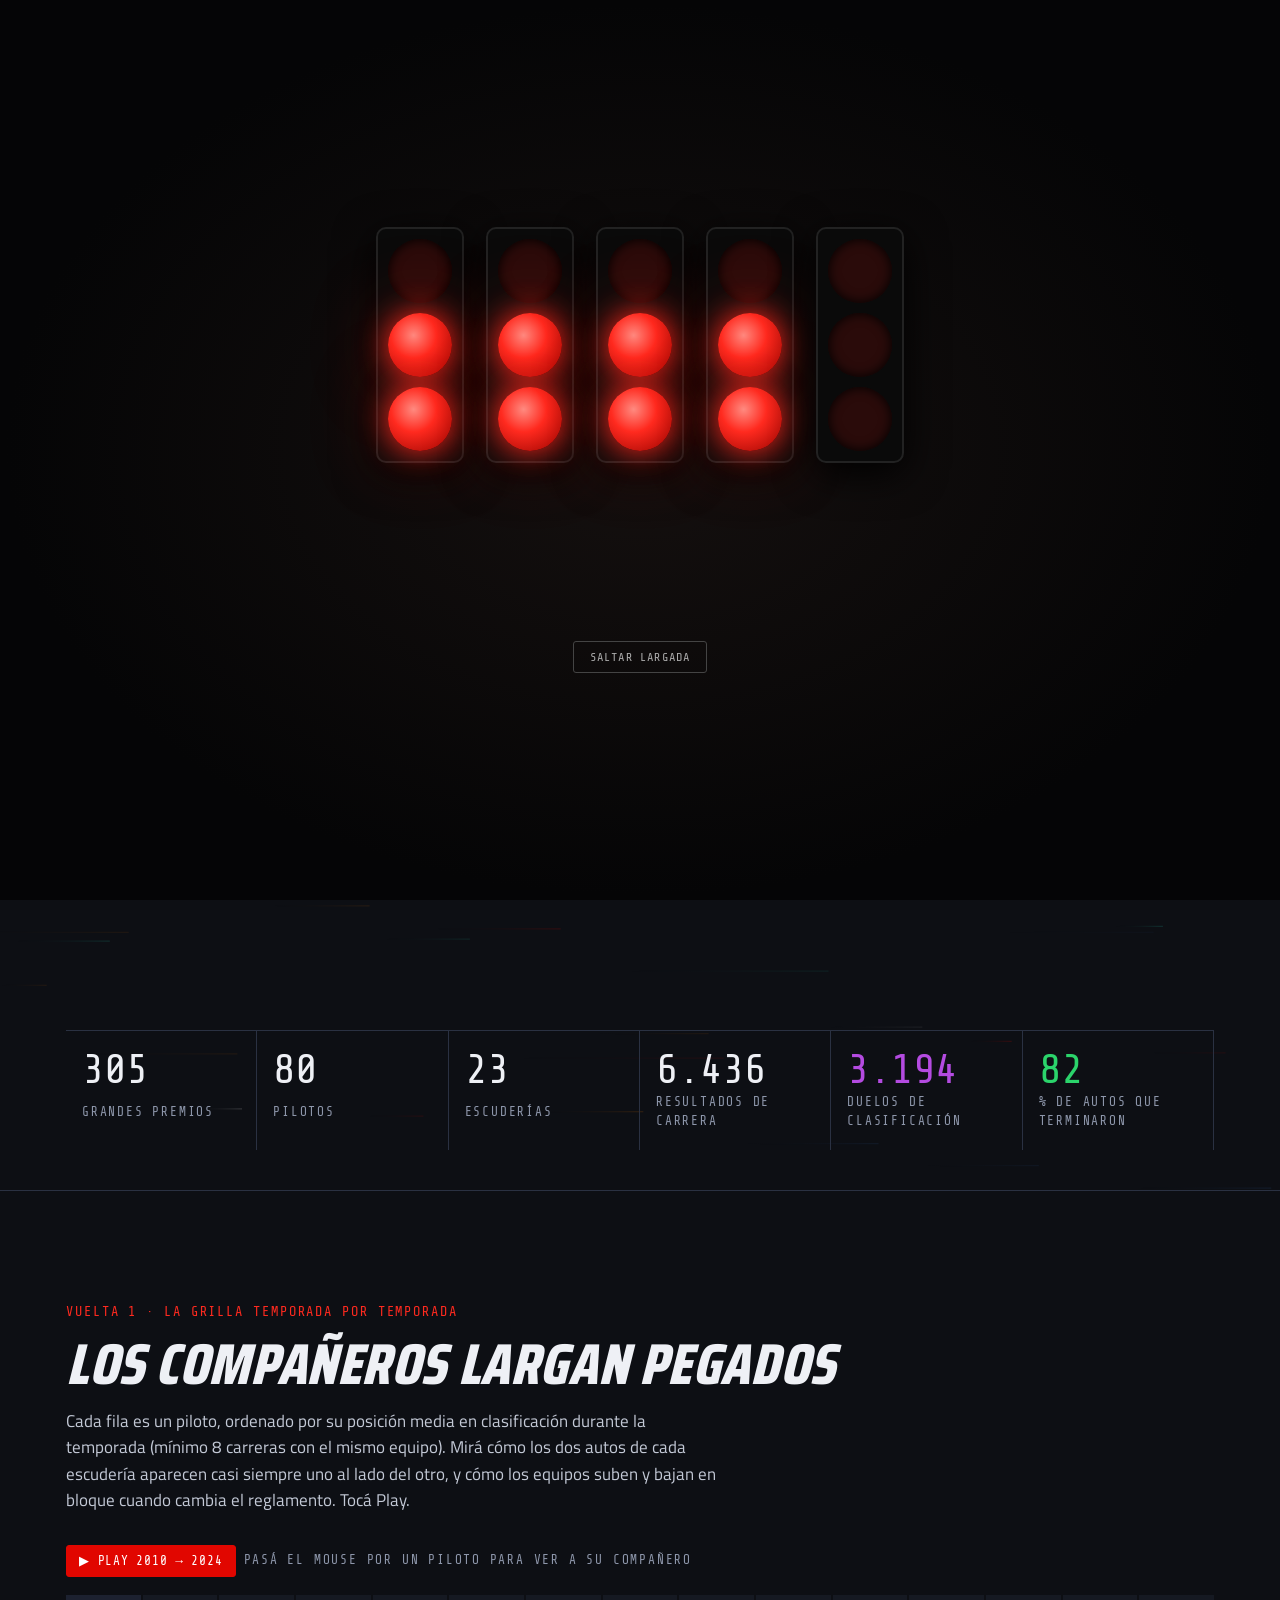
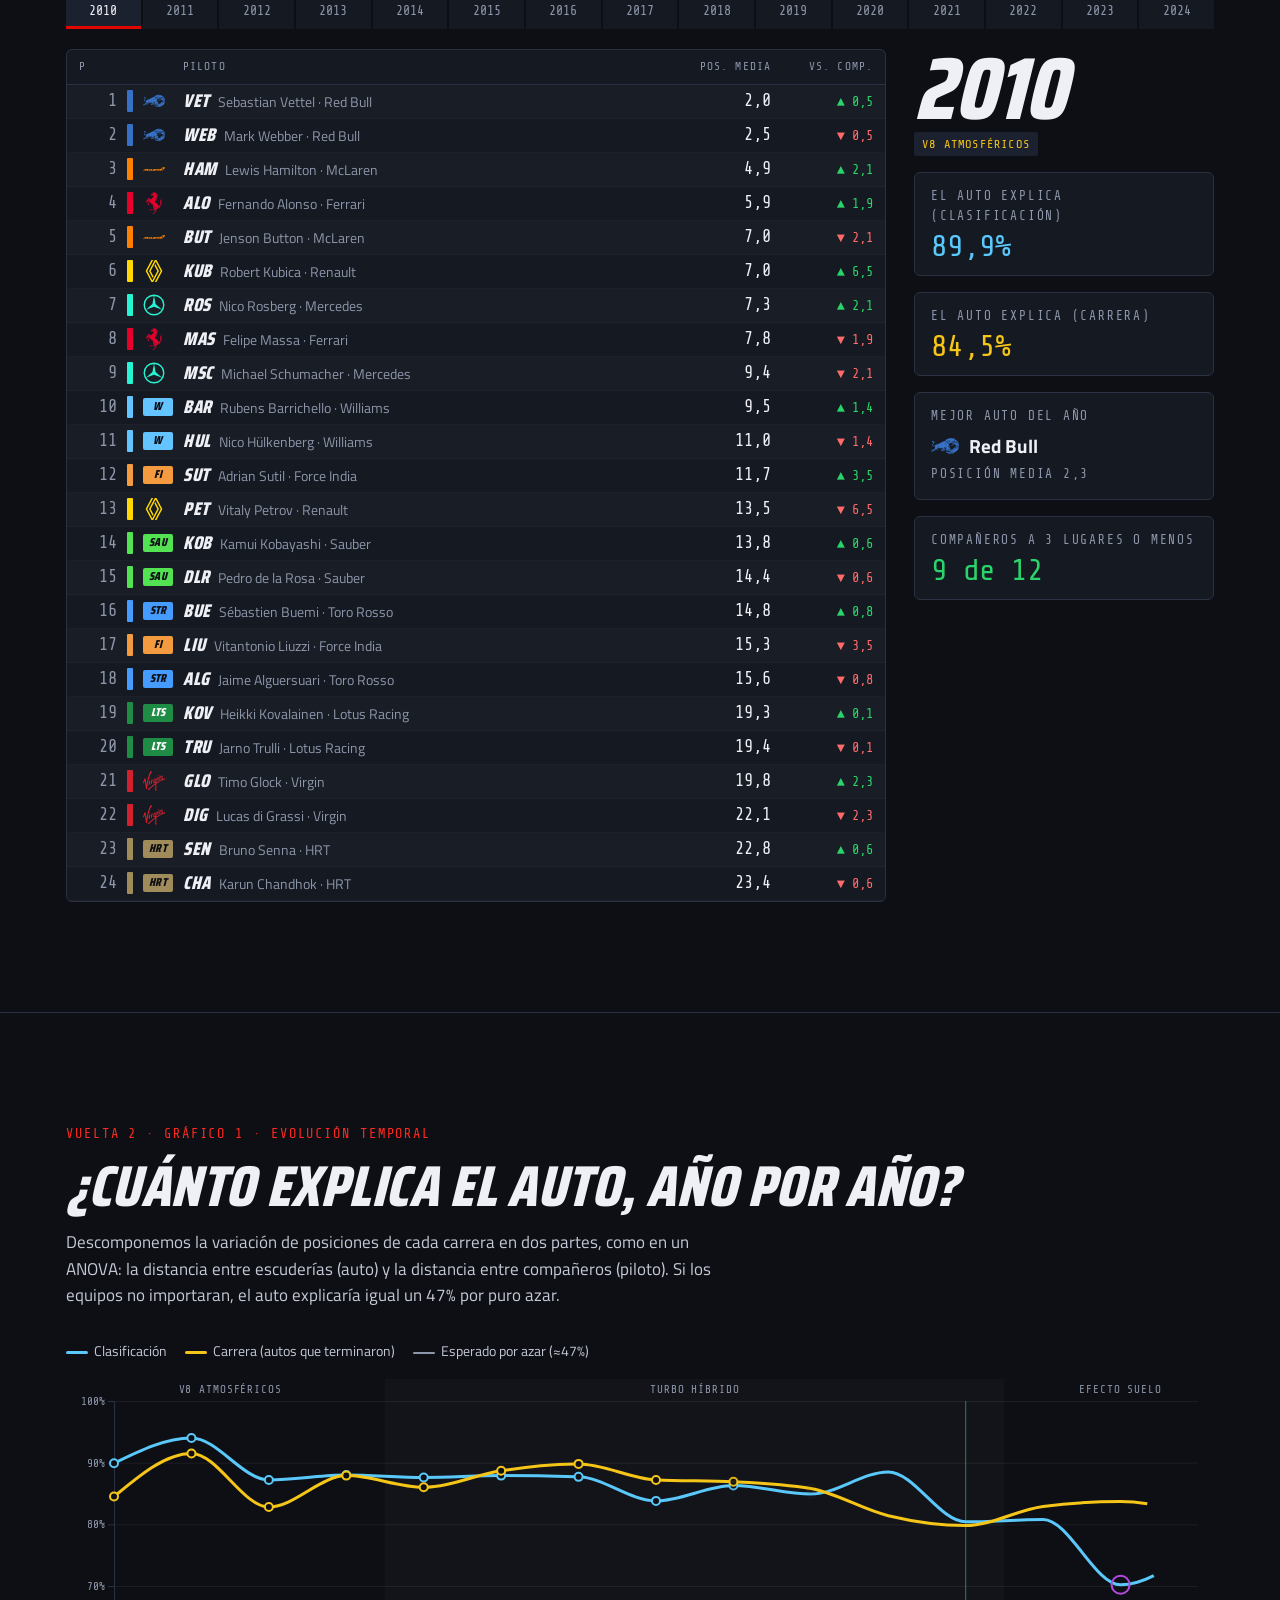
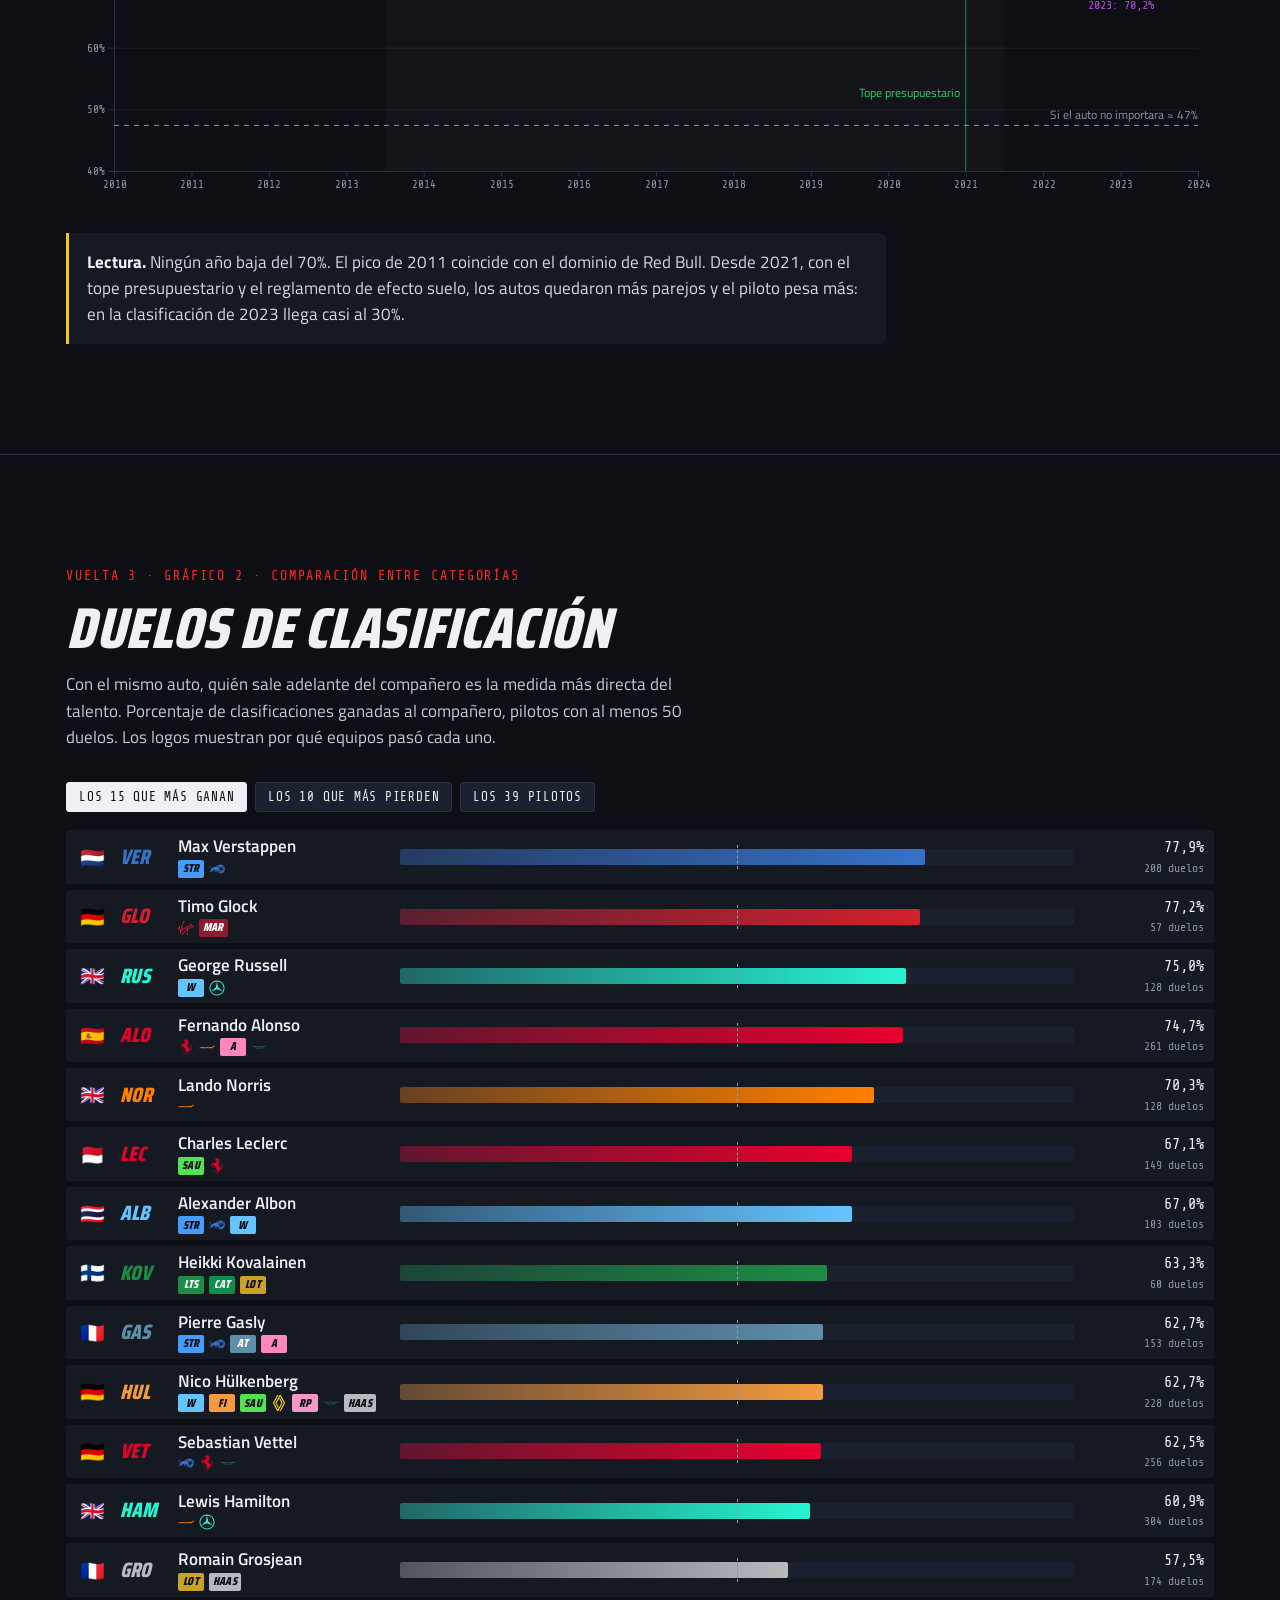
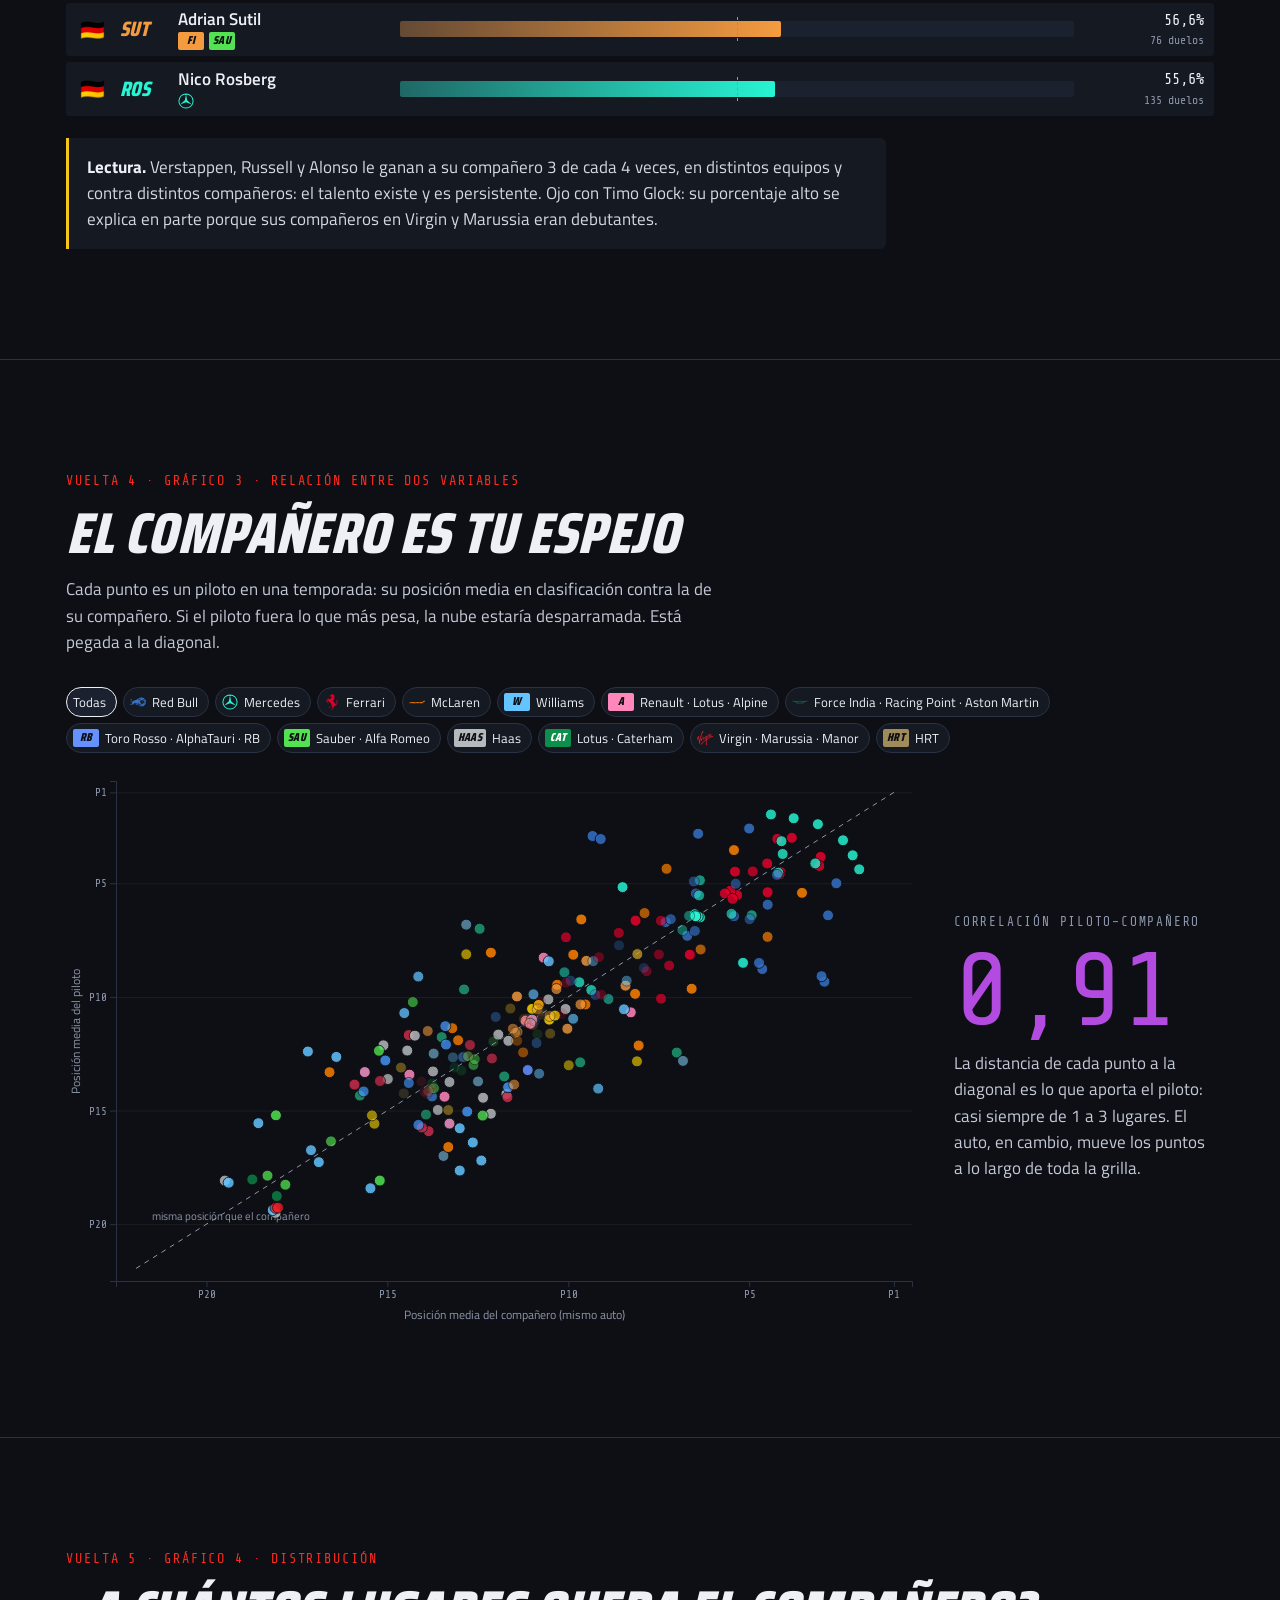
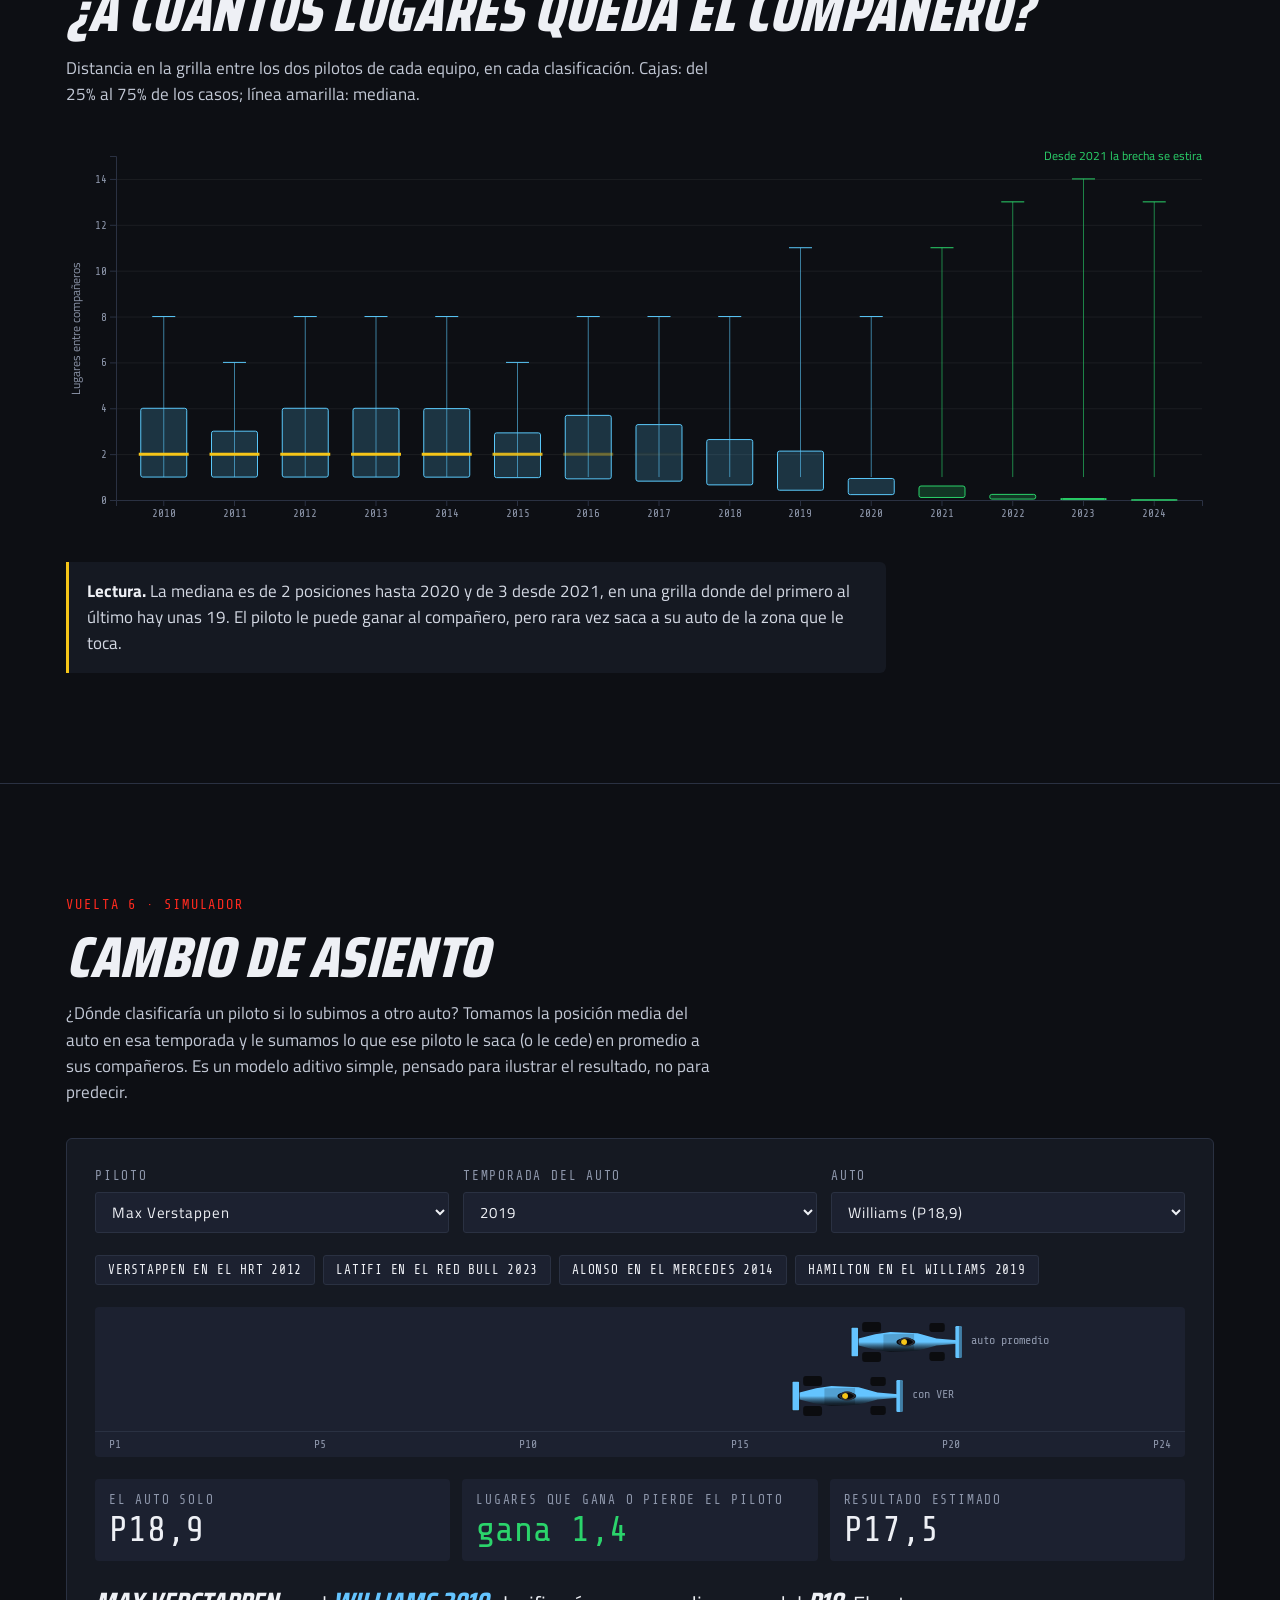
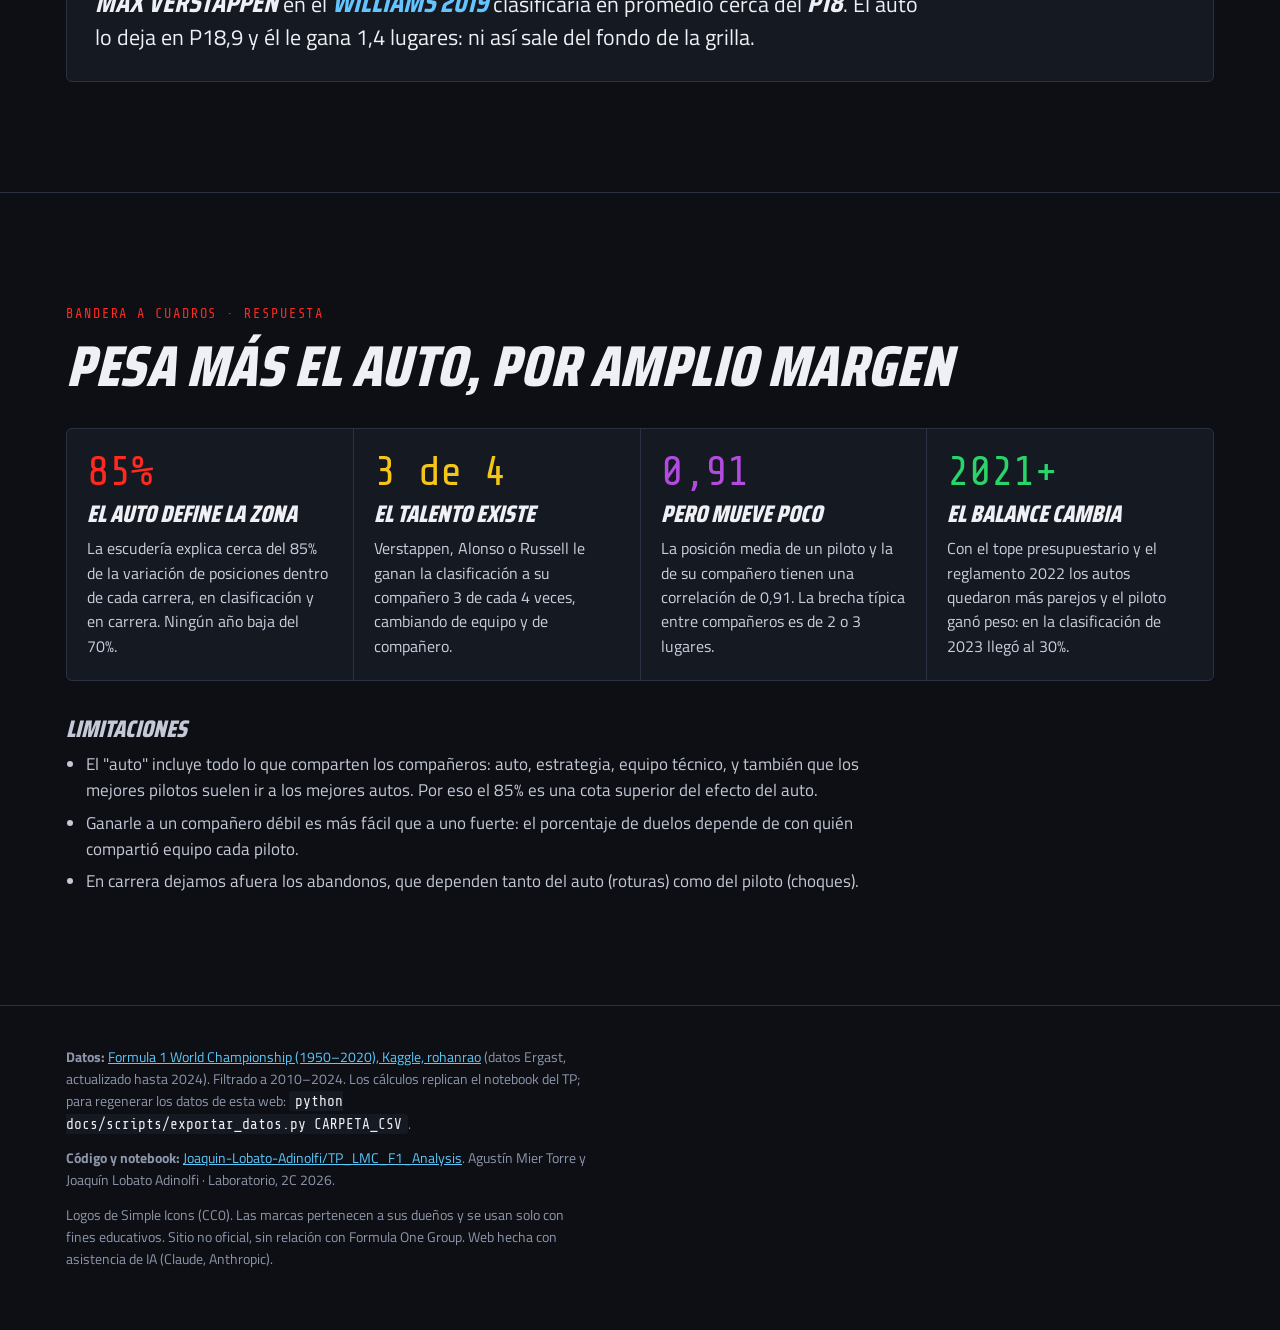
==== docs/index.html @ d50ad621 "Web del TP en docs/ para GitHub Pages: datos, gráficos interactivos y simulador Incluye el script qu" ====
<!doctype html>
<html lang="es">
<head>
<meta charset="utf-8">
<meta name="viewport" content="width=device-width, initial-scale=1, viewport-fit=cover">
<title>¿Piloto o auto?</title>
<meta name="claude:viewport-fit-sides" content="cover">
<meta name="description" content="TP de Laboratorio: ¿qué pesa más en la Fórmula 1 2010–2024, el piloto o el auto? Análisis de compañeros de equipo con el dataset de Kaggle.">
<link rel="preconnect" href="https://fonts.googleapis.com">
<link rel="preconnect" href="https://fonts.gstatic.com" crossorigin>
<link rel="stylesheet" href="https://fonts.googleapis.com/css2?family=Saira+Condensed:wght@600;800&family=Share+Tech+Mono&family=Titillium+Web:wght@400;600;700&display=swap">
<link rel="stylesheet" href="css/estilos.css">
</head>
<body>

<div class="largada" id="largada" role="dialog" aria-label="Largada">
  <div class="luces" aria-hidden="true">
    <div class="columna-luz"><div class="foco"></div><div class="foco rojo"></div><div class="foco rojo"></div></div>
    <div class="columna-luz"><div class="foco"></div><div class="foco rojo"></div><div class="foco rojo"></div></div>
    <div class="columna-luz"><div class="foco"></div><div class="foco rojo"></div><div class="foco rojo"></div></div>
    <div class="columna-luz"><div class="foco"></div><div class="foco rojo"></div><div class="foco rojo"></div></div>
    <div class="columna-luz"><div class="foco"></div><div class="foco rojo"></div><div class="foco rojo"></div></div>
  </div>
  <div class="leyenda" id="leyenda-largada"></div>
  <button class="saltar" id="saltar" type="button">Saltar largada</button>
</div>

<header class="barra">
  <div class="envoltura">
    <a class="marca" href="#inicio"><svg id="logo-f1" viewBox="0 0 24 24" aria-hidden="true"></svg>Piloto o auto</a>
    <nav aria-label="Secciones">
      <a href="#grilla">La grilla</a>
      <a href="#peso">Peso del auto</a>
      <a href="#duelos">Duelos</a>
      <a href="#espejo">Espejo</a>
      <a href="#brecha">Brecha</a>
      <a href="#simulador">Simulador</a>
      <a href="#veredicto">Veredicto</a>
    </nav>
  </div>
  <div class="progreso" id="progreso"></div>
</header>

<main>
<section class="hero" id="inicio">
  <canvas id="estelas" aria-hidden="true"></canvas>
  <div class="envoltura">
    <span class="etiqueta">TP Laboratorio · Fórmula 1 · Temporadas 2010–2024</span>
    <h1>¿Piloto<span class="o">o</span><br><span class="auto">auto?</span></h1>
    <p class="bajada">Comparamos a cada piloto con su <b>compañero de equipo</b>, que maneja el mismo auto en la misma carrera. Lo que los separa es el piloto. Lo que separa a los equipos es el auto. Con 15 temporadas de datos, la cuenta da así:</p>
    <div class="balanza" aria-label="El auto explica el 85,3% y el piloto el 14,7%">
      <div class="fila-et"><span>Auto <span class="num" id="pct-auto">85,3%</span></span><span>Piloto <span class="num" id="pct-piloto">14,7%</span></span></div>
      <div class="pista-barra"><div class="seg-auto" id="seg-auto"></div><div class="seg-piloto"></div></div>
      <p class="nota">Porcentaje de la variación de posiciones dentro de cada carrera que explica la escudería, período completo (igual en clasificación y en carrera).</p>
    </div>
    <div class="auto-hero" id="auto-hero" aria-hidden="true"><div class="estela"></div></div>
  </div>
  <div class="envoltura">
    <div class="tablero" id="tablero"></div>
  </div>
</section>

<section class="bloque" id="grilla">
  <div class="envoltura">
    <div class="cabeza">
      <span class="vuelta">Vuelta 1 · La grilla temporada por temporada</span>
      <h2>Los compañeros largan pegados</h2>
      <p>Cada fila es un piloto, ordenado por su posición media en clasificación durante la temporada (mínimo 8 carreras con el mismo equipo). Mirá cómo los dos autos de cada escudería aparecen casi siempre uno al lado del otro, y cómo los equipos suben y bajan en bloque cuando cambia el reglamento. Tocá Play.</p>
    </div>
    <div class="controles">
      <button class="boton rojo" id="play" type="button">▶ Play 2010 → 2024</button>
      <span class="etiqueta">Pasá el mouse por un piloto para ver a su compañero</span>
    </div>
    <div class="anios" id="anios" role="group" aria-label="Elegir temporada"></div>
    <div class="torre-layout" style="margin-top:16px">
      <div class="torre" id="torre">
        <div class="encab"><span>P</span><span></span><span></span><span>Piloto</span><span style="text-align:right">Pos. media</span><span style="text-align:right">vs. comp.</span></div>
        <div class="filas" id="filas"></div>
      </div>
      <aside class="panel-anio" id="panel-anio" aria-live="polite"></aside>
    </div>
  </div>
</section>

<section class="bloque" id="peso">
  <div class="envoltura">
    <div class="cabeza">
      <span class="vuelta">Vuelta 2 · Gráfico 1 · Evolución temporal</span>
      <h2>¿Cuánto explica el auto, año por año?</h2>
      <p>Descomponemos la variación de posiciones de cada carrera en dos partes, como en un ANOVA: la distancia entre escuderías (auto) y la distancia entre compañeros (piloto). Si los equipos no importaran, el auto explicaría igual un 47% por puro azar.</p>
    </div>
    <div class="leyenda-graf"><span><i style="background:var(--celeste)"></i>Clasificación</span><span><i style="background:var(--amarillo)"></i>Carrera (autos que terminaron)</span><span><i style="background:var(--niebla);height:0;border-top:2px dashed var(--niebla)"></i>Esperado por azar (≈47%)</span></div>
    <div class="grafico" id="g-peso"></div>
    <p class="lectura"><b>Lectura.</b> Ningún año baja del 70%. El pico de 2011 coincide con el dominio de Red Bull. Desde 2021, con el tope presupuestario y el reglamento de efecto suelo, los autos quedaron más parejos y el piloto pesa más: en la clasificación de 2023 llega casi al 30%.</p>
  </div>
</section>

<section class="bloque" id="duelos">
  <div class="envoltura">
    <div class="cabeza">
      <span class="vuelta">Vuelta 3 · Gráfico 2 · Comparación entre categorías</span>
      <h2>Duelos de clasificación</h2>
      <p>Con el mismo auto, quién sale adelante del compañero es la medida más directa del talento. Porcentaje de clasificaciones ganadas al compañero, pilotos con al menos 50 duelos. Los logos muestran por qué equipos pasó cada uno.</p>
    </div>
    <div class="controles" role="group" aria-label="Filtrar duelos">
      <button class="boton" type="button" data-duelos="top" aria-pressed="true">Los 15 que más ganan</button>
      <button class="boton" type="button" data-duelos="fondo" aria-pressed="false">Los 10 que más pierden</button>
      <button class="boton" type="button" data-duelos="todos" aria-pressed="false">Los 39 pilotos</button>
    </div>
    <div class="duelos" id="lista-duelos"></div>
    <p class="lectura"><b>Lectura.</b> Verstappen, Russell y Alonso le ganan a su compañero 3 de cada 4 veces, en distintos equipos y contra distintos compañeros: el talento existe y es persistente. Ojo con Timo Glock: su porcentaje alto se explica en parte porque sus compañeros en Virgin y Marussia eran debutantes.</p>
  </div>
</section>

<section class="bloque" id="espejo">
  <div class="envoltura">
    <div class="cabeza">
      <span class="vuelta">Vuelta 4 · Gráfico 3 · Relación entre dos variables</span>
      <h2>El compañero es tu espejo</h2>
      <p>Cada punto es un piloto en una temporada: su posición media en clasificación contra la de su compañero. Si el piloto fuera lo que más pesa, la nube estaría desparramada. Está pegada a la diagonal.</p>
    </div>
    <div class="filtros-equipo" id="filtros-equipo" role="group" aria-label="Resaltar escudería"></div>
    <div class="dispersion-layout">
      <div class="grafico" id="g-dispersion"></div>
      <div style="display:grid;gap:12px">
        <span class="etiqueta">Correlación piloto–compañero</span>
        <div class="r-grande" id="r-grande">0,91</div>
        <p style="color:#c3c9d6">La distancia de cada punto a la diagonal es lo que aporta el piloto: casi siempre de 1 a 3 lugares. El auto, en cambio, mueve los puntos a lo largo de toda la grilla.</p>
      </div>
    </div>
  </div>
</section>

<section class="bloque" id="brecha">
  <div class="envoltura">
    <div class="cabeza">
      <span class="vuelta">Vuelta 5 · Gráfico 4 · Distribución</span>
      <h2>¿A cuántos lugares queda el compañero?</h2>
      <p>Distancia en la grilla entre los dos pilotos de cada equipo, en cada clasificación. Cajas: del 25% al 75% de los casos; línea amarilla: mediana.</p>
    </div>
    <div class="grafico" id="g-brecha"></div>
    <p class="lectura"><b>Lectura.</b> La mediana es de 2 posiciones hasta 2020 y de 3 desde 2021, en una grilla donde del primero al último hay unas 19. El piloto le puede ganar al compañero, pero rara vez saca a su auto de la zona que le toca.</p>
  </div>
</section>

<section class="bloque" id="simulador">
  <div class="envoltura">
    <div class="cabeza">
      <span class="vuelta">Vuelta 6 · Simulador</span>
      <h2>Cambio de asiento</h2>
      <p>¿Dónde clasificaría un piloto si lo subimos a otro auto? Tomamos la posición media del auto en esa temporada y le sumamos lo que ese piloto le saca (o le cede) en promedio a sus compañeros. Es un modelo aditivo simple, pensado para ilustrar el resultado, no para predecir.</p>
    </div>
    <div class="simulador">
      <div class="sim-controles">
        <label for="sim-piloto"><span class="etiqueta">Piloto</span><select class="boton" id="sim-piloto"></select></label>
        <label for="sim-anio"><span class="etiqueta">Temporada del auto</span><select class="boton" id="sim-anio"></select></label>
        <label for="sim-equipo"><span class="etiqueta">Auto</span><select class="boton" id="sim-equipo"></select></label>
      </div>
      <div class="presets" id="presets"></div>
      <div class="recta" id="recta">
        <div class="carril a"><div class="coche" id="coche-auto"></div><span class="rotulo" id="rot-auto"></span></div>
        <div class="carril b"><div class="coche" id="coche-piloto"></div><span class="rotulo" id="rot-piloto"></span></div>
        <div class="marcas" id="marcas"></div>
      </div>
      <div class="sim-cifras">
        <div><span class="etiqueta">El auto solo</span><span class="num" id="c-auto"></span></div>
        <div><span class="etiqueta">Lugares que gana o pierde el piloto</span><span class="num" id="c-piloto"></span></div>
        <div><span class="etiqueta">Resultado estimado</span><span class="num" id="c-total"></span></div>
      </div>
      <p class="veredicto" id="sim-texto"></p>
    </div>
  </div>
</section>

<section class="bloque" id="veredicto">
  <div class="envoltura">
    <div class="cabeza">
      <span class="vuelta">Bandera a cuadros · Respuesta</span>
      <h2>Pesa más el auto, por amplio margen</h2>
    </div>
    <div class="hallazgos">
      <div><span class="cifra" style="color:var(--rojo-luz)">85%</span><h3>El auto define la zona</h3><p>La escudería explica cerca del 85% de la variación de posiciones dentro de cada carrera, en clasificación y en carrera. Ningún año baja del 70%.</p></div>
      <div><span class="cifra" style="color:var(--amarillo)">3 de 4</span><h3>El talento existe</h3><p>Verstappen, Alonso o Russell le ganan la clasificación a su compañero 3 de cada 4 veces, cambiando de equipo y de compañero.</p></div>
      <div><span class="cifra" style="color:var(--morado)">0,91</span><h3>Pero mueve poco</h3><p>La posición media de un piloto y la de su compañero tienen una correlación de 0,91. La brecha típica entre compañeros es de 2 o 3 lugares.</p></div>
      <div><span class="cifra" style="color:var(--verde)">2021+</span><h3>El balance cambia</h3><p>Con el tope presupuestario y el reglamento 2022 los autos quedaron más parejos y el piloto ganó peso: en la clasificación de 2023 llegó al 30%.</p></div>
    </div>
    <div class="limites">
      <h3>Limitaciones</h3>
      <ul>
        <li>El "auto" incluye todo lo que comparten los compañeros: auto, estrategia, equipo técnico, y también que los mejores pilotos suelen ir a los mejores autos. Por eso el 85% es una cota superior del efecto del auto.</li>
        <li>Ganarle a un compañero débil es más fácil que a uno fuerte: el porcentaje de duelos depende de con quién compartió equipo cada piloto.</li>
        <li>En carrera dejamos afuera los abandonos, que dependen tanto del auto (roturas) como del piloto (choques).</li>
      </ul>
    </div>
  </div>
</section>
</main>

<footer>
  <div class="envoltura">
    <p><b>Datos:</b> <a href="https://www.kaggle.com/datasets/rohanrao/formula-1-world-championship-1950-2020" target="_blank" rel="noopener">Formula 1 World Championship (1950–2020), Kaggle, rohanrao</a> (datos Ergast, actualizado hasta 2024). Filtrado a 2010–2024. Los cálculos replican el notebook del TP; para regenerar los datos de esta web: <code>python docs/scripts/exportar_datos.py CARPETA_CSV</code>.</p>
    <p><b>Código y notebook:</b> <a href="https://github.com/Joaquin-Lobato-Adinolfi/TP_LMC_F1_Analysis" target="_blank" rel="noopener">Joaquin-Lobato-Adinolfi/TP_LMC_F1_Analysis</a>. Agustín Mier Torre y Joaquín Lobato Adinolfi · Laboratorio, 2C 2026.</p>
    <p>Logos de Simple Icons (CC0). Las marcas pertenecen a sus dueños y se usan solo con fines educativos. Sitio no oficial, sin relación con Formula One Group. Web hecha con asistencia de IA (Claude, Anthropic).</p>
  </div>
</footer>

<script src="vendor/d3.min.js"></script>
<script src="data/f1_data.js"></script>
<script src="js/equipos.js"></script>
<script src="js/app.js"></script>
</body>
</html>
---- docs/css/estilos.css ----
/* Concepto: gráfica de transmisión de F1 de noche. Asfalto oscuro, torre de tiempos,
   y los colores de sector del cronometraje (morado = récord, verde = mejora, amarillo = atención).
   Diseño de un solo tema (oscuro) a propósito. */
:root {
  --asfalto: #0d0f14;
  --pista: #151922;
  --pista-2: #1c2130;
  --linea: #2a3142;
  --tiza: #eef0f5;
  --niebla: #8d96aa;
  --rojo: #e10600;
  --rojo-luz: #ff2a1f;
  --morado: #b44be1;
  --verde: #2bd46b;
  --amarillo: #f5c518;
  --celeste: #5ac8fa;

  --f-display: "Saira Condensed", "Arial Narrow", "Roboto Condensed", sans-serif;
  --f-texto: "Titillium Web", "Segoe UI", Roboto, Helvetica, Arial, sans-serif;
  --f-tiempo: "Share Tech Mono", ui-monospace, "SFMono-Regular", Menlo, Consolas, monospace;

  --ancho: 1180px;
  --radio: 6px;
  color-scheme: dark;
}

* { box-sizing: border-box; }
html { scroll-behavior: smooth; }
@media (prefers-reduced-motion: reduce) { html { scroll-behavior: auto; } }

body {
  margin: 0;
  background: var(--asfalto);
  color: var(--tiza);
  font-family: var(--f-texto);
  font-size: 17px;
  line-height: 1.55;
  overflow-x: hidden;
}
body::before {
  content: ""; position: fixed; inset: 0 0 auto; height: env(safe-area-inset-top, 0px);
  z-index: 60; background: var(--asfalto);
}

a { color: var(--celeste); }
a:focus-visible, button:focus-visible, select:focus-visible { outline: 2px solid var(--amarillo); outline-offset: 2px; }

.envoltura {
  max-width: var(--ancho);
  margin: 0 auto;
  padding-left: max(16px, env(safe-area-inset-left, 0px));
  padding-right: max(16px, env(safe-area-inset-right, 0px));
}

h1, h2, h3 { font-family: var(--f-display); font-weight: 800; text-wrap: balance; line-height: 1; margin: 0; }
h2 { font-size: clamp(2.2rem, 5vw, 3.6rem); text-transform: uppercase; letter-spacing: .01em; font-style: italic; }
h3 { font-size: 1.5rem; text-transform: uppercase; font-style: italic; }
p { margin: 0; max-width: 65ch; }
.etiqueta {
  font-family: var(--f-tiempo); font-size: .8rem; letter-spacing: .14em; text-transform: uppercase; color: var(--niebla);
}
.num { font-family: var(--f-tiempo); font-variant-numeric: tabular-nums; }

/* ---------- Barra superior ---------- */
.barra {
  position: sticky; top: env(safe-area-inset-top, 0px); z-index: 50;
  background: color-mix(in srgb, var(--asfalto) 88%, transparent);
  backdrop-filter: blur(8px);
  border-bottom: 1px solid var(--linea);
}
.barra .envoltura { display: flex; align-items: center; gap: 20px; height: 52px; }
.barra .marca { display: flex; align-items: center; gap: 10px; font-family: var(--f-display); font-weight: 800; font-style: italic; font-size: 1.15rem; text-transform: uppercase; color: var(--tiza); text-decoration: none; white-space: nowrap; }
.barra .marca svg { width: 44px; height: 22px; color: var(--rojo); }
.barra nav { display: flex; gap: 4px; overflow-x: auto; scrollbar-width: none; min-width: 0; }
.barra nav a {
  color: var(--niebla); text-decoration: none; font-family: var(--f-tiempo); font-size: .78rem; letter-spacing: .08em;
  text-transform: uppercase; padding: 6px 10px; border-radius: 3px; white-space: nowrap;
}
.barra nav a:hover, .barra nav a.activo { color: var(--tiza); background: var(--pista-2); }
.progreso { position: absolute; left: 0; bottom: -1px; height: 2px; width: 100%; background: var(--rojo); transform-origin: left; transform: scaleX(0); }

/* ---------- Largada (luces) ---------- */
.largada {
  position: fixed; inset: 0; z-index: 100; display: none;
  background: radial-gradient(ellipse at center, #15100f 0%, #050506 70%);
  align-items: center; justify-content: center; flex-direction: column; gap: 36px;
  padding: 24px max(16px, env(safe-area-inset-right, 0px)) 24px max(16px, env(safe-area-inset-left, 0px));
}
.js-largada .largada { display: flex; }
.largada.fuera { opacity: 0; transform: scale(1.04); transition: opacity .6s ease, transform .6s ease; pointer-events: none; }
.luces { display: flex; gap: clamp(8px, 2.5vw, 22px); }
.columna-luz {
  background: #0a0a0a; border: 2px solid #222; border-radius: 10px; padding: 10px;
  display: grid; gap: 10px; box-shadow: 0 10px 40px #000;
}
.foco { width: clamp(34px, 9vw, 64px); aspect-ratio: 1; max-width: 100%; border-radius: 50%; background: #2a0b0a; box-shadow: inset 0 0 12px #000; transition: background .08s, box-shadow .08s; }
.columna-luz.on .foco.rojo { background: radial-gradient(circle at 40% 35%, #ff8a80, var(--rojo-luz) 40%, #9a0400 100%); box-shadow: 0 0 30px var(--rojo-luz), 0 0 80px #ff2a1f66; }
.largada .leyenda { font-family: var(--f-display); font-style: italic; font-weight: 800; font-size: clamp(2.4rem, 9vw, 6rem); text-transform: uppercase; letter-spacing: .02em; min-height: 1.1em; }
.largada .saltar { background: none; border: 1px solid #444; color: #aaa; font-family: var(--f-tiempo); padding: 8px 16px; border-radius: 3px; cursor: pointer; text-transform: uppercase; letter-spacing: .1em; font-size: .75rem; }
.largada .saltar:hover { color: #fff; border-color: #888; }

/* ---------- Hero ---------- */
.hero { position: relative; overflow: hidden; border-bottom: 1px solid var(--linea); }
.hero canvas { position: absolute; inset: 0; width: 100%; height: 100%; opacity: .55; }
.hero .envoltura { position: relative; padding-block: clamp(48px, 8vw, 96px) 40px; display: grid; gap: 28px; }
.hero h1 {
  font-size: clamp(4.2rem, 15vw, 11.5rem); font-style: italic; text-transform: uppercase; letter-spacing: -.01em; line-height: .86;
}
.hero h1 .o { color: var(--niebla); font-size: .45em; vertical-align: .55em; margin: 0 .1em; }
.hero h1 .auto { color: transparent; -webkit-text-stroke: 2px var(--tiza); }
.hero .bajada { font-size: clamp(1.05rem, 2vw, 1.3rem); color: #c9cfdc; }
.hero .bajada b { color: var(--tiza); }

.balanza { display: grid; gap: 10px; max-width: 880px; }
.balanza .fila-et { display: flex; justify-content: space-between; font-family: var(--f-display); font-style: italic; font-weight: 800; text-transform: uppercase; font-size: clamp(1.4rem, 4vw, 2.4rem); line-height: 1; }
.balanza .fila-et span:last-child { color: var(--amarillo); }
.balanza .pista-barra { position: relative; height: 26px; background: var(--pista-2); border-radius: 3px; overflow: hidden; display: flex; }
.balanza .seg-auto { background: repeating-linear-gradient(135deg, var(--rojo) 0 14px, #b80500 14px 28px); width: 85.3%; transition: width 1.6s cubic-bezier(.2,.8,.2,1); }
.balanza .seg-piloto { background: var(--amarillo); flex: 1; }
.balanza .nota { font-size: .9rem; color: var(--niebla); }

.auto-hero { position: relative; height: 70px; }
.auto-hero svg { position: absolute; left: 0; top: 0; width: 200px; height: 70px; }
.auto-hero.corre svg { animation: cruzar 1.6s cubic-bezier(.5,0,.3,1) forwards; }
@keyframes cruzar { from { transform: translateX(-260px); } to { transform: translateX(calc(min(100vw, var(--ancho)) - 240px)); } }
.auto-hero .estela { position: absolute; top: 33px; left: 0; height: 4px; width: 0; background: linear-gradient(90deg, transparent, var(--rojo)); }
.auto-hero.corre .estela { animation: estela 1.6s cubic-bezier(.5,0,.3,1) forwards; }
@keyframes estela { from { width: 0; opacity: 1; } 80% { opacity: 1; } to { width: calc(min(100vw, var(--ancho)) - 260px); opacity: .25; } }

/* ---------- Tablero de números ---------- */
.tablero { display: grid; grid-template-columns: repeat(auto-fit, minmax(150px, 1fr)); border-top: 1px solid var(--linea); }
.tablero > div { padding: 18px 16px; border-right: 1px solid var(--linea); display: grid; gap: 2px; }
.tablero .valor { font-family: var(--f-tiempo); font-size: clamp(1.8rem, 4vw, 2.6rem); line-height: 1; color: var(--tiza); }
.tablero .valor.morado { color: var(--morado); }
.tablero .valor.verde { color: var(--verde); }

/* ---------- Secciones ---------- */
section.bloque { padding-block: clamp(56px, 9vw, 110px); border-bottom: 1px solid var(--linea); scroll-margin-top: 52px; }
.cabeza { display: grid; gap: 14px; margin-bottom: 32px; }
.cabeza .vuelta { font-family: var(--f-tiempo); color: var(--rojo-luz); letter-spacing: .14em; font-size: .85rem; text-transform: uppercase; }
.cabeza p { color: #c3c9d6; }
.lectura { margin-top: 22px; padding: 16px 18px; border-left: 3px solid var(--amarillo); background: var(--pista); border-radius: 0 var(--radio) var(--radio) 0; color: #d3d8e3; max-width: 820px; }
.lectura b { color: var(--tiza); }

.controles { display: flex; flex-wrap: wrap; gap: 8px; align-items: center; margin-bottom: 18px; }
.boton {
  background: var(--pista-2); color: var(--tiza); border: 1px solid var(--linea); border-radius: 3px;
  padding: 7px 12px; font-family: var(--f-tiempo); font-size: .8rem; letter-spacing: .06em; text-transform: uppercase; cursor: pointer;
}
.boton:hover { border-color: var(--niebla); }
.boton[aria-pressed="true"] { background: var(--tiza); color: var(--asfalto); border-color: var(--tiza); }
.boton.rojo { background: var(--rojo); border-color: var(--rojo); color: #fff; }
select.boton { text-transform: none; font-family: var(--f-texto); font-size: .95rem; max-width: 100%; }

/* ---------- Torre de tiempos ---------- */
.torre-layout { display: grid; grid-template-columns: minmax(0, 1fr) 300px; gap: 28px; align-items: start; }
@media (max-width: 860px) { .torre-layout { grid-template-columns: minmax(0, 1fr); } }
.anios { display: flex; gap: 2px; overflow-x: auto; padding-bottom: 4px; scrollbar-width: thin; }
.anios button { flex: 1 0 auto; min-width: 44px; background: var(--pista); color: var(--niebla); border: 0; border-bottom: 3px solid transparent; padding: 8px 4px; font-family: var(--f-tiempo); font-size: .82rem; cursor: pointer; }
.anios button:hover { color: var(--tiza); }
.anios button[aria-pressed="true"] { color: var(--tiza); border-bottom-color: var(--rojo); background: var(--pista-2); }

.torre { position: relative; background: var(--pista); border: 1px solid var(--linea); border-radius: var(--radio); overflow: hidden; }
.torre .encab { display: grid; grid-template-columns: 38px 6px 30px minmax(0,1fr) 90px 92px; gap: 10px; padding: 8px 12px; font-family: var(--f-tiempo); font-size: .7rem; color: var(--niebla); letter-spacing: .1em; text-transform: uppercase; border-bottom: 1px solid var(--linea); }
.torre .filas { position: relative; }
.torre .fila {
  position: absolute; left: 0; right: 0; height: 34px;
  display: grid; grid-template-columns: 38px 6px 30px minmax(0,1fr) 90px 92px; gap: 10px; align-items: center; padding: 0 12px;
  transition: transform .9s cubic-bezier(.3,.9,.3,1), opacity .5s;
  border-bottom: 1px solid #ffffff08;
}
.torre .fila:nth-child(odd) { background: #ffffff04; }
.torre .fila.atenuada { opacity: .25; }
.torre .fila .p { font-family: var(--f-tiempo); color: var(--niebla); text-align: right; }
.torre .fila .franja { height: 22px; border-radius: 1px; }
.torre .fila .quien { min-width: 0; display: flex; gap: 8px; align-items: baseline; white-space: nowrap; overflow: hidden; }
.torre .fila .cod { font-family: var(--f-display); font-weight: 800; font-size: 1.15rem; font-style: italic; letter-spacing: .03em; }
.torre .fila .nom { color: var(--niebla); font-size: .85rem; overflow: hidden; text-overflow: ellipsis; }
.torre .fila .pos { font-family: var(--f-tiempo); text-align: right; }
.torre .fila .vs { font-family: var(--f-tiempo); text-align: right; font-size: .85rem; }
.vs.adelante { color: var(--verde); }
.vs.atras { color: #ff6b6b; }
@media (max-width: 520px) {
  .torre .encab, .torre .fila { grid-template-columns: 26px 5px 24px minmax(0,1fr) 58px 62px; gap: 6px; padding: 0 8px; }
  .torre .encab { padding: 8px; }
  .torre .fila .nom { display: none; }
}
.panel-anio { display: grid; gap: 16px; position: sticky; top: 72px; }
.panel-anio .grande { font-family: var(--f-display); font-style: italic; font-weight: 800; font-size: 5.5rem; line-height: .9; }
.panel-anio .dato { background: var(--pista); border: 1px solid var(--linea); border-radius: var(--radio); padding: 14px 16px; display: grid; gap: 4px; }
.panel-anio .dato .num { font-size: 1.9rem; line-height: 1; }
.panel-anio .era { display: inline-block; font-family: var(--f-tiempo); font-size: .75rem; letter-spacing: .1em; text-transform: uppercase; padding: 3px 8px; border-radius: 2px; background: var(--pista-2); color: var(--amarillo); }

/* ---------- Logos y chapas ---------- */
.logo { display: inline-block; vertical-align: middle; flex: none; }
.chapa { display: inline-grid; place-items: center; min-width: 26px; height: 18px; padding: 0 4px; border-radius: 2px; font-family: var(--f-display); font-weight: 800; font-style: italic; font-size: .72rem; letter-spacing: .02em; line-height: 1; flex: none; }

/* ---------- Gráficos ---------- */
.grafico { position: relative; width: 100%; }
.grafico svg { display: block; width: 100%; height: auto; overflow: visible; }
.grafico .eje text { fill: var(--niebla); font-family: var(--f-tiempo); font-size: 11px; }
.grafico .eje line, .grafico .eje path { stroke: var(--linea); }
.grafico .grilla line { stroke: #ffffff10; }
.grafico .titulo-eje { fill: var(--niebla); font-family: var(--f-texto); font-size: 12px; }
.tooltip {
  position: absolute; pointer-events: none; z-index: 5; background: #0a0c10f0; border: 1px solid var(--linea); border-radius: 4px;
  padding: 8px 10px; font-size: .85rem; line-height: 1.35; opacity: 0; transition: opacity .15s; max-width: 260px;
}
.tooltip.visible { opacity: 1; }
.tooltip .t { font-family: var(--f-display); font-style: italic; font-weight: 800; font-size: 1.05rem; text-transform: uppercase; }
.leyenda-graf { display: flex; flex-wrap: wrap; gap: 18px; font-size: .9rem; color: #c3c9d6; margin-bottom: 8px; }
.leyenda-graf i { display: inline-block; width: 22px; height: 3px; vertical-align: middle; margin-right: 6px; border-radius: 2px; }

/* ---------- Duelos ---------- */
.duelos { display: grid; gap: 6px; }
.duelo {
  display: grid; grid-template-columns: 32px 46px minmax(0, 210px) minmax(0, 1fr) 118px; gap: 12px; align-items: center;
  padding: 6px 10px; background: var(--pista); border-radius: 3px;
}
.duelo .bandera { font-size: 1.25rem; text-align: center; }
.duelo .cod { font-family: var(--f-display); font-weight: 800; font-style: italic; font-size: 1.3rem; }
.duelo .nombre { min-width: 0; display: flex; flex-direction: column; line-height: 1.2; }
.duelo .nombre b { font-weight: 600; white-space: nowrap; overflow: hidden; text-overflow: ellipsis; }
.duelo .equipos { display: flex; gap: 5px; align-items: center; margin-top: 3px; }
.duelo .riel { position: relative; height: 16px; background: var(--pista-2); border-radius: 2px; }
.duelo .relleno { position: absolute; inset: 0 auto 0 0; border-radius: 2px; transition: width 1s cubic-bezier(.2,.8,.2,1); }
.duelo .mitad { position: absolute; top: -4px; bottom: -4px; left: 50%; width: 0; border-left: 1px dashed var(--niebla); }
.duelo .pct { font-family: var(--f-tiempo); text-align: right; font-size: .95rem; white-space: nowrap; }
.duelo .pct small { color: var(--niebla); display: block; font-size: .72rem; white-space: normal; }
@media (max-width: 640px) {
  .duelo { grid-template-columns: 26px 40px minmax(0, 1fr) 70px; row-gap: 6px; }
  .duelo .riel { grid-column: 1 / -1; grid-row: 2; }
  .duelo .cod { font-size: 1.1rem; }
}

/* ---------- Dispersión ---------- */
.filtros-equipo { display: flex; flex-wrap: wrap; gap: 6px; margin-bottom: 14px; }
.filtros-equipo button { display: inline-flex; align-items: center; gap: 6px; background: var(--pista); border: 1px solid var(--linea); color: var(--tiza); border-radius: 20px; padding: 4px 10px 4px 6px; font-size: .82rem; cursor: pointer; font-family: var(--f-texto); }
.filtros-equipo button[aria-pressed="true"] { border-color: var(--tiza); background: var(--pista-2); }
.dispersion-layout { display: grid; grid-template-columns: minmax(0, 1fr) 260px; gap: 28px; align-items: center; }
@media (max-width: 860px) { .dispersion-layout { grid-template-columns: minmax(0, 1fr); } }
.r-grande { font-family: var(--f-tiempo); font-size: clamp(4rem, 10vw, 6.5rem); line-height: .9; color: var(--morado); }

/* ---------- Simulador ---------- */
.simulador { background: var(--pista); border: 1px solid var(--linea); border-radius: var(--radio); padding: clamp(16px, 3vw, 28px); display: grid; gap: 22px; }
.sim-controles { display: grid; grid-template-columns: repeat(auto-fit, minmax(220px, 1fr)); gap: 14px; }
.sim-controles label { display: grid; gap: 6px; }
.presets { display: flex; flex-wrap: wrap; gap: 8px; }
.recta { position: relative; height: 150px; border-radius: 4px; background:
  linear-gradient(var(--pista-2), var(--pista-2)) padding-box; overflow: hidden; }
.recta .marcas { position: absolute; inset: auto 0 0 0; height: 26px; display: flex; justify-content: space-between; padding: 0 14px; font-family: var(--f-tiempo); font-size: .72rem; color: var(--niebla); align-items: center; border-top: 1px solid var(--linea); }
.recta .carril { position: absolute; left: 0; right: 0; height: 52px; }
.recta .carril.a { top: 10px; }
.recta .carril.b { top: 64px; }
.recta .coche { position: absolute; top: 4px; width: 118px; height: 42px; transform: translateX(-50%); transition: left 1.2s cubic-bezier(.3,.9,.3,1); }
.recta .coche svg { width: 100%; height: 100%; }
.recta .rotulo { position: absolute; top: 14px; font-family: var(--f-tiempo); font-size: .75rem; color: var(--niebla); white-space: nowrap; transition: left 1.2s cubic-bezier(.3,.9,.3,1); }
.veredicto { font-size: clamp(1.1rem, 2.4vw, 1.4rem); line-height: 1.4; max-width: 70ch; }
.veredicto b { font-family: var(--f-display); font-style: italic; font-size: 1.25em; text-transform: uppercase; }
.sim-cifras { display: grid; grid-template-columns: repeat(3, minmax(0, 1fr)); gap: 12px; }
.sim-cifras > div { background: var(--pista-2); border-radius: 4px; padding: 12px 14px; display: grid; gap: 2px; }
.sim-cifras .num { font-size: clamp(1.4rem, 4vw, 2.2rem); line-height: 1; }
@media (max-width: 520px) { .recta .rotulo { display: none; } }
@media (max-width: 520px) { .sim-cifras { grid-template-columns: minmax(0, 1fr); } }

/* ---------- Conclusión ---------- */
.hallazgos { display: grid; grid-template-columns: repeat(auto-fit, minmax(240px, 1fr)); gap: 1px; background: var(--linea); border: 1px solid var(--linea); border-radius: var(--radio); overflow: hidden; }
.hallazgos > div { background: var(--pista); padding: 22px 20px; display: grid; gap: 10px; align-content: start; }
.hallazgos .cifra { font-family: var(--f-tiempo); font-size: 2.6rem; line-height: 1; }
.hallazgos p { color: #c9cfdc; font-size: .98rem; }
.limites { margin-top: 36px; display: grid; gap: 10px; color: #c3c9d6; max-width: 820px; }
.limites ul { margin: 0; padding-left: 20px; display: grid; gap: 6px; }

footer { padding-block: 40px 60px; color: var(--niebla); font-size: .9rem; }
footer .envoltura { display: grid; gap: 12px; }
footer code { font-family: var(--f-tiempo); background: var(--pista); padding: 2px 6px; border-radius: 3px; color: var(--tiza); }

/* Aparición suave: el contenido es visible por defecto; solo se anima si JS marca .por-entrar */
.por-entrar { opacity: 0; transform: translateY(18px); }
.entro { opacity: 1; transform: none; transition: opacity .8s ease, transform .8s ease; }

@media (prefers-reduced-motion: reduce) {
  *, *::before, *::after { animation: none !important; transition: none !important; }
}
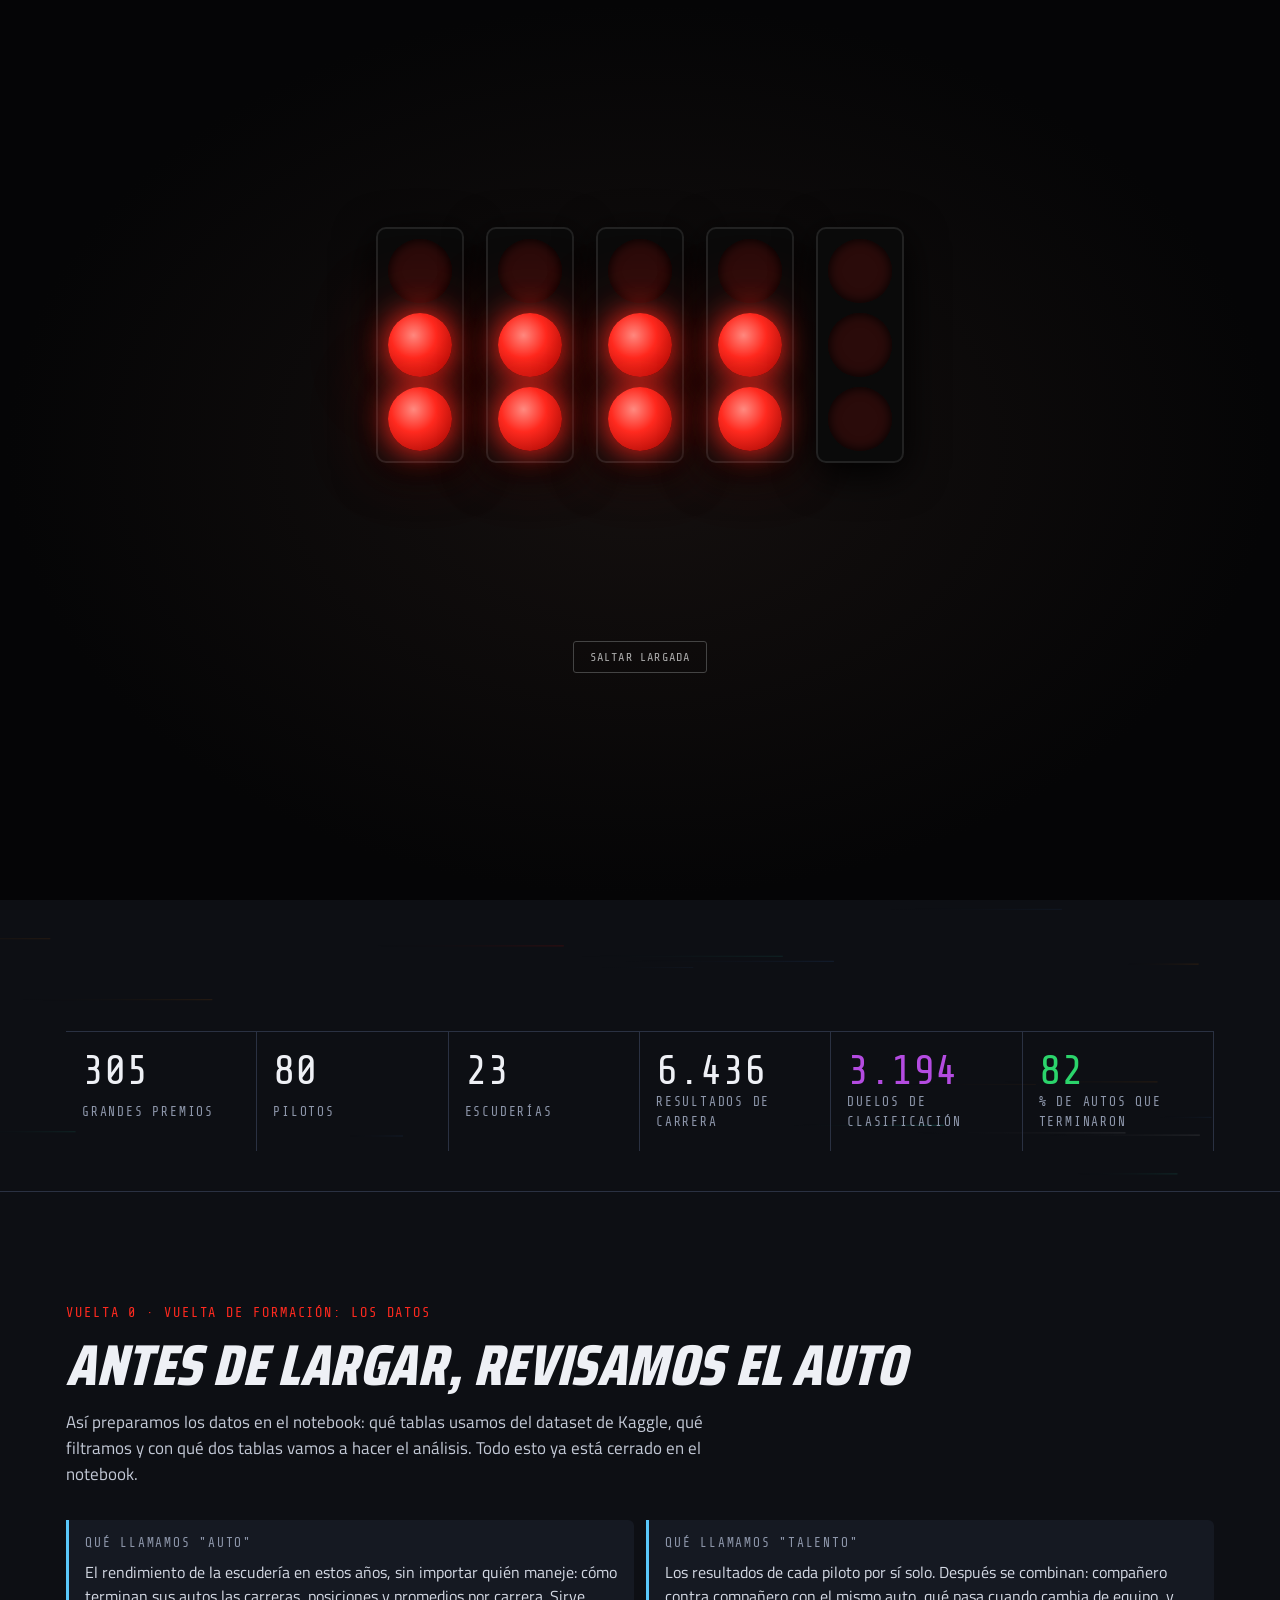
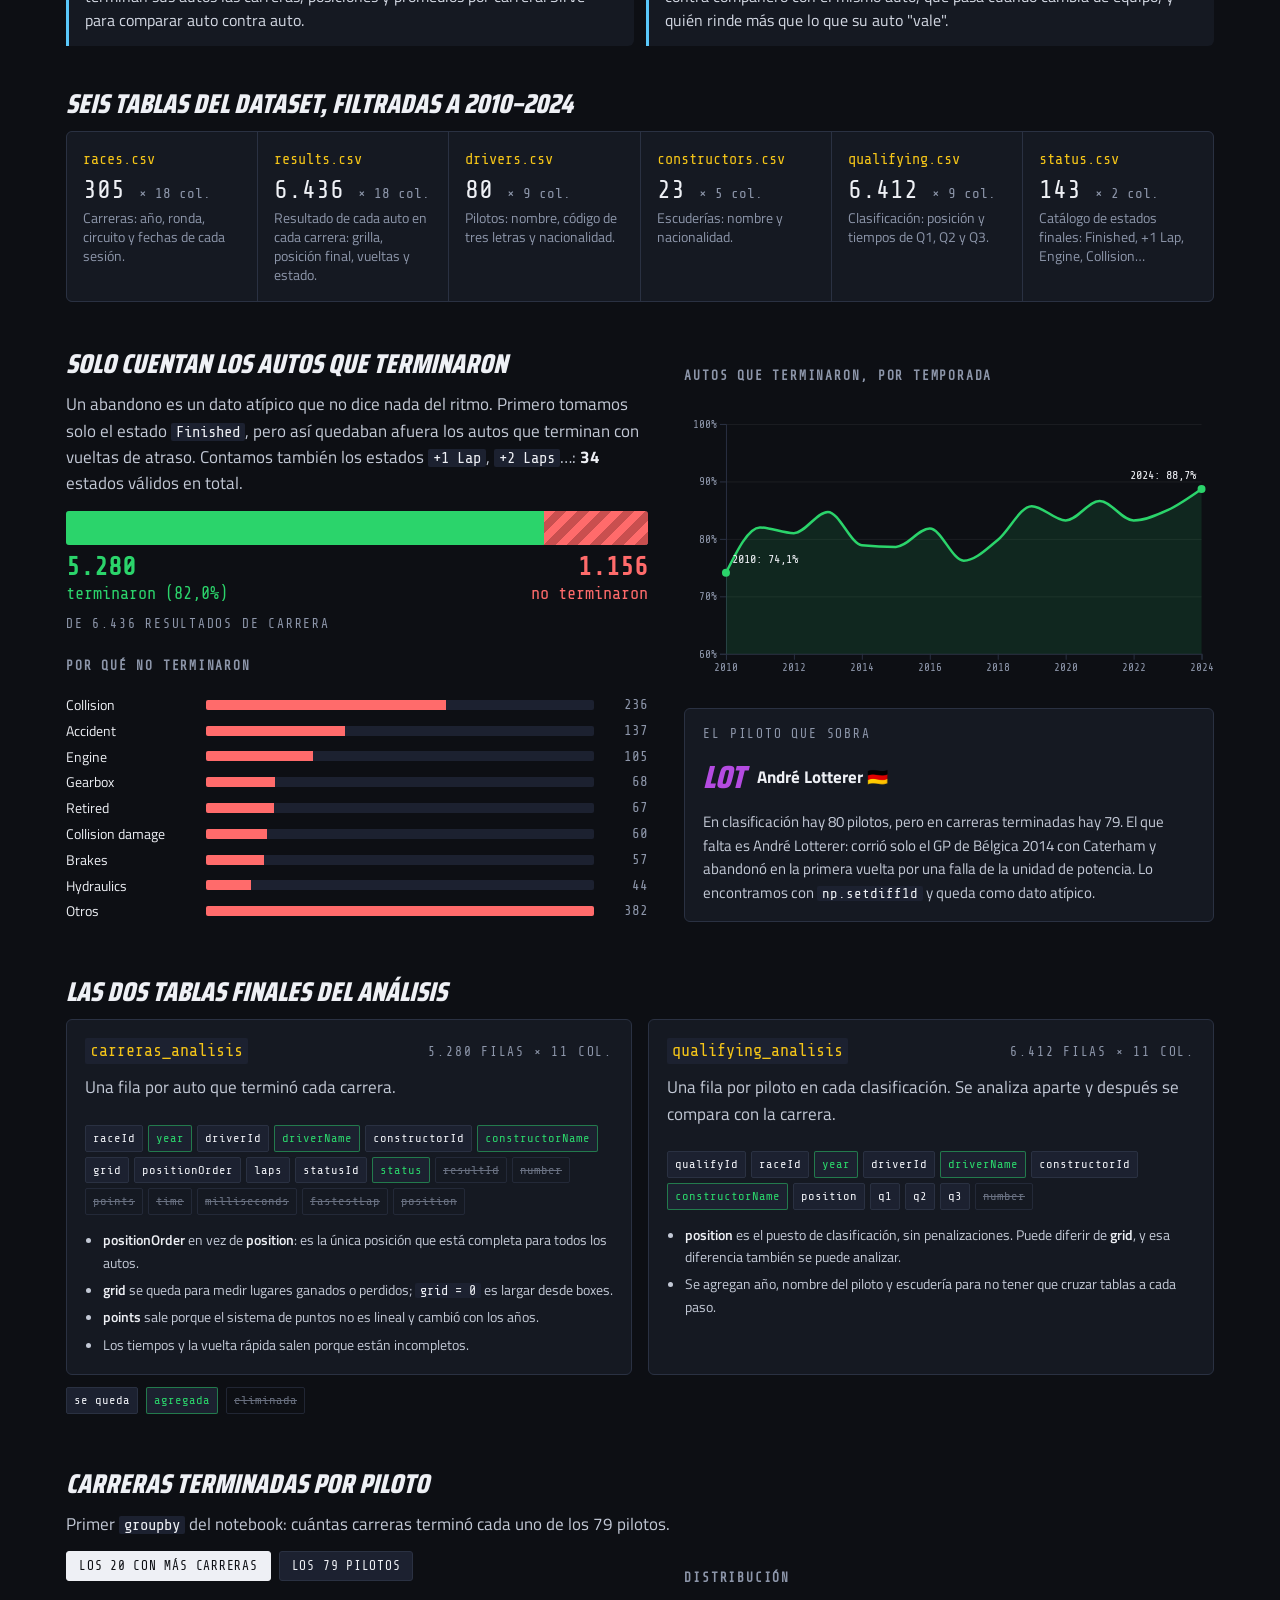
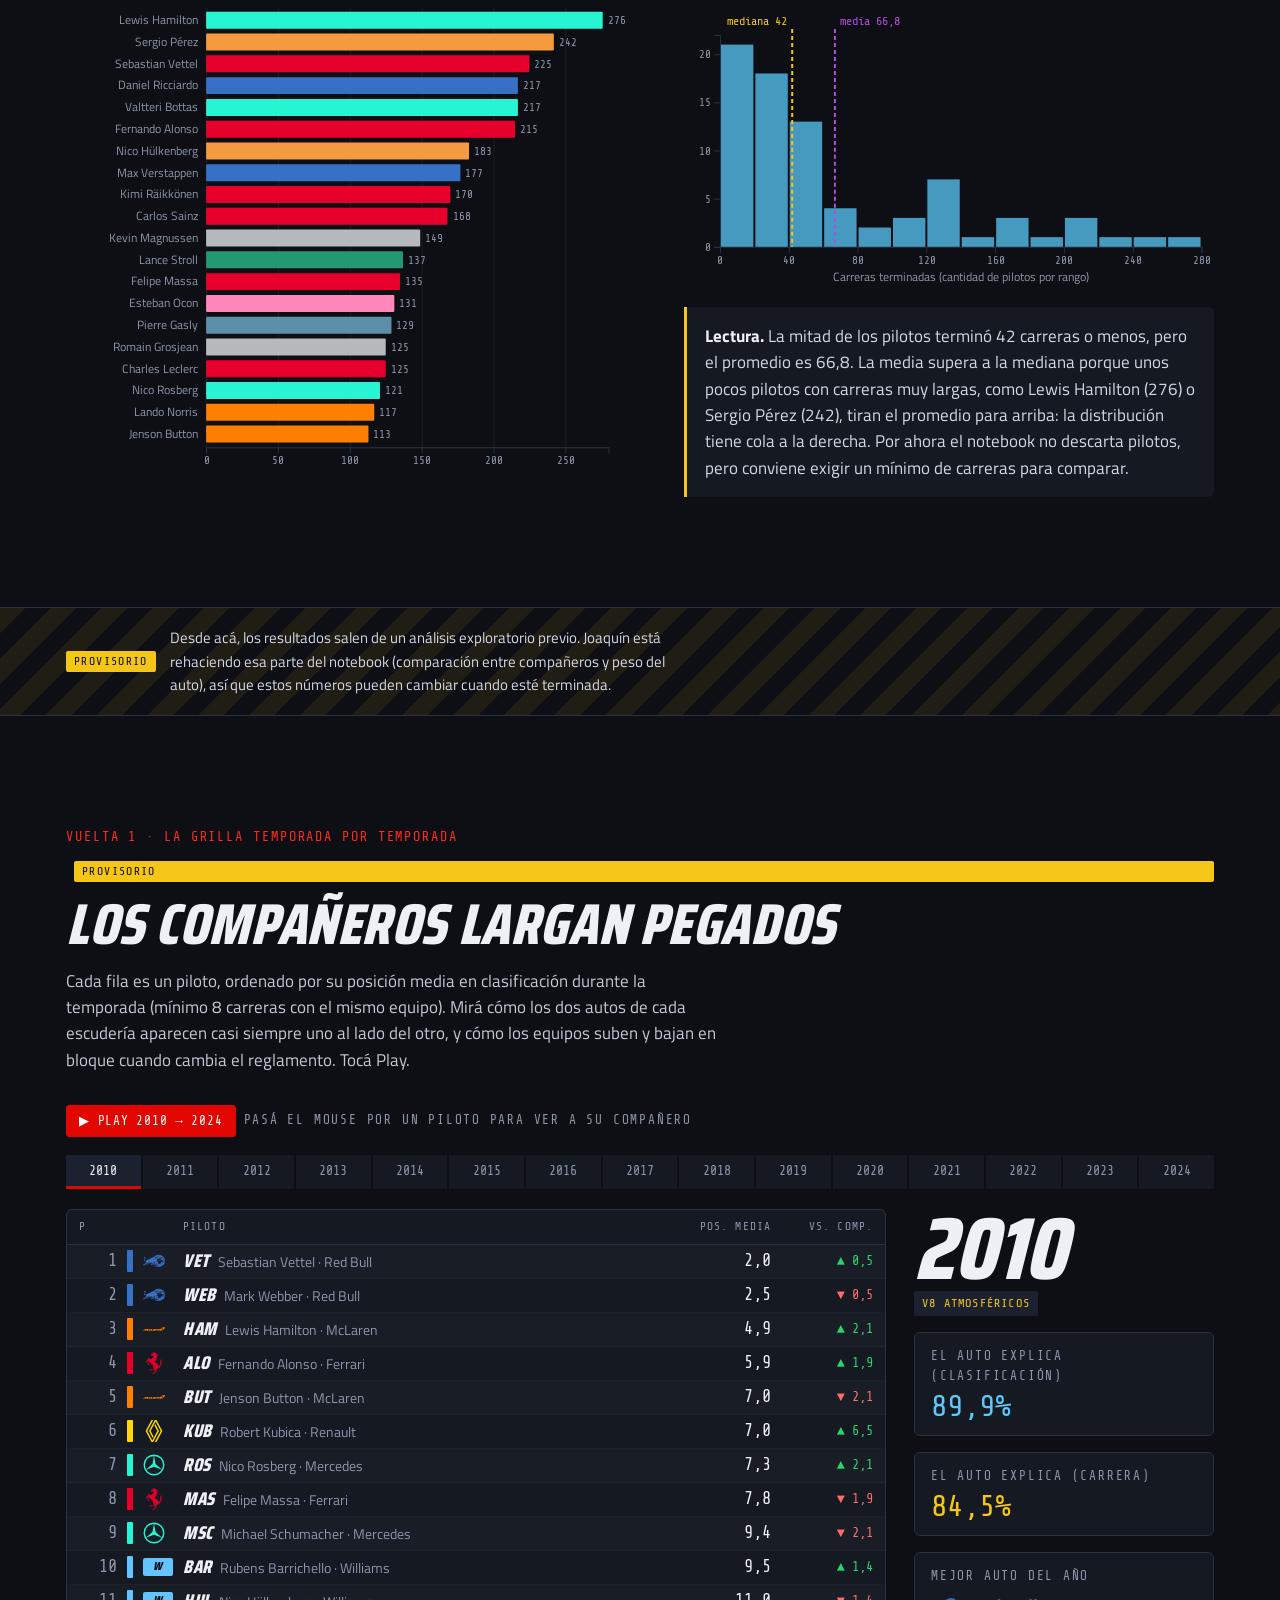
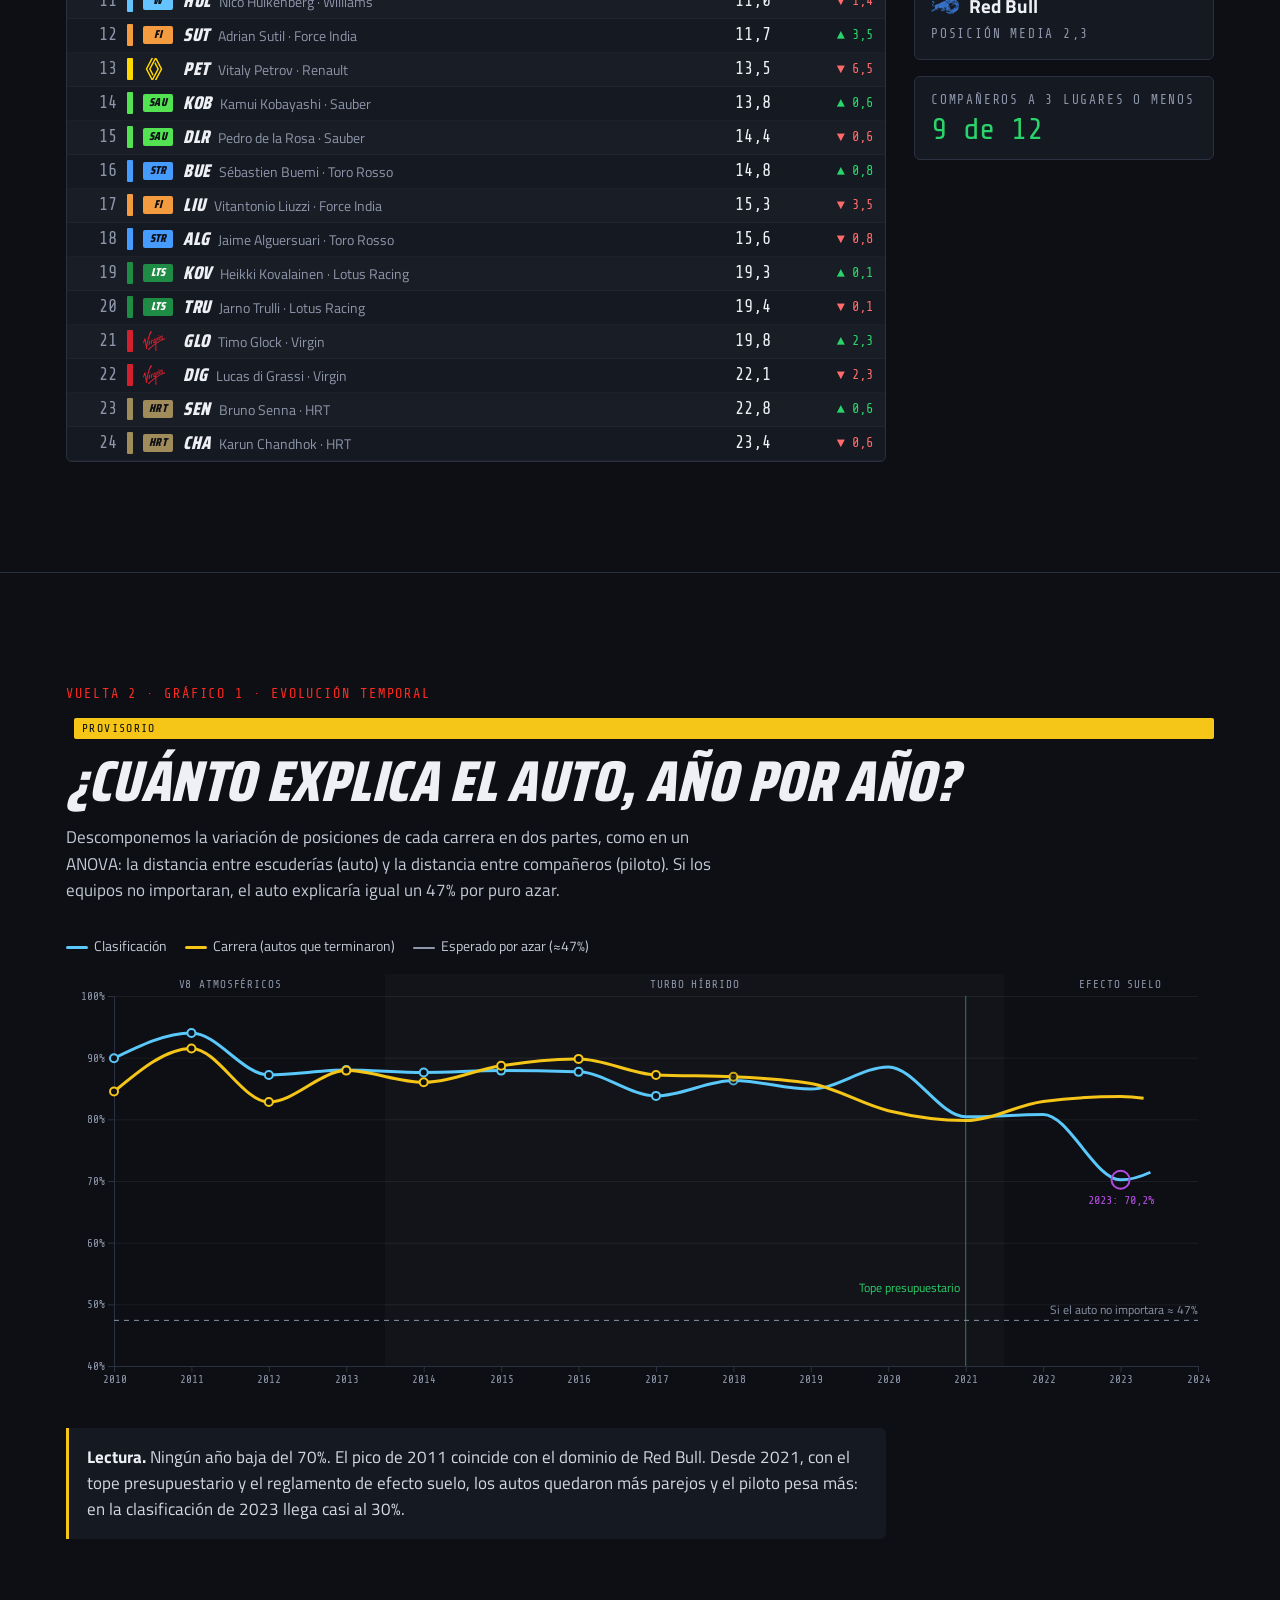
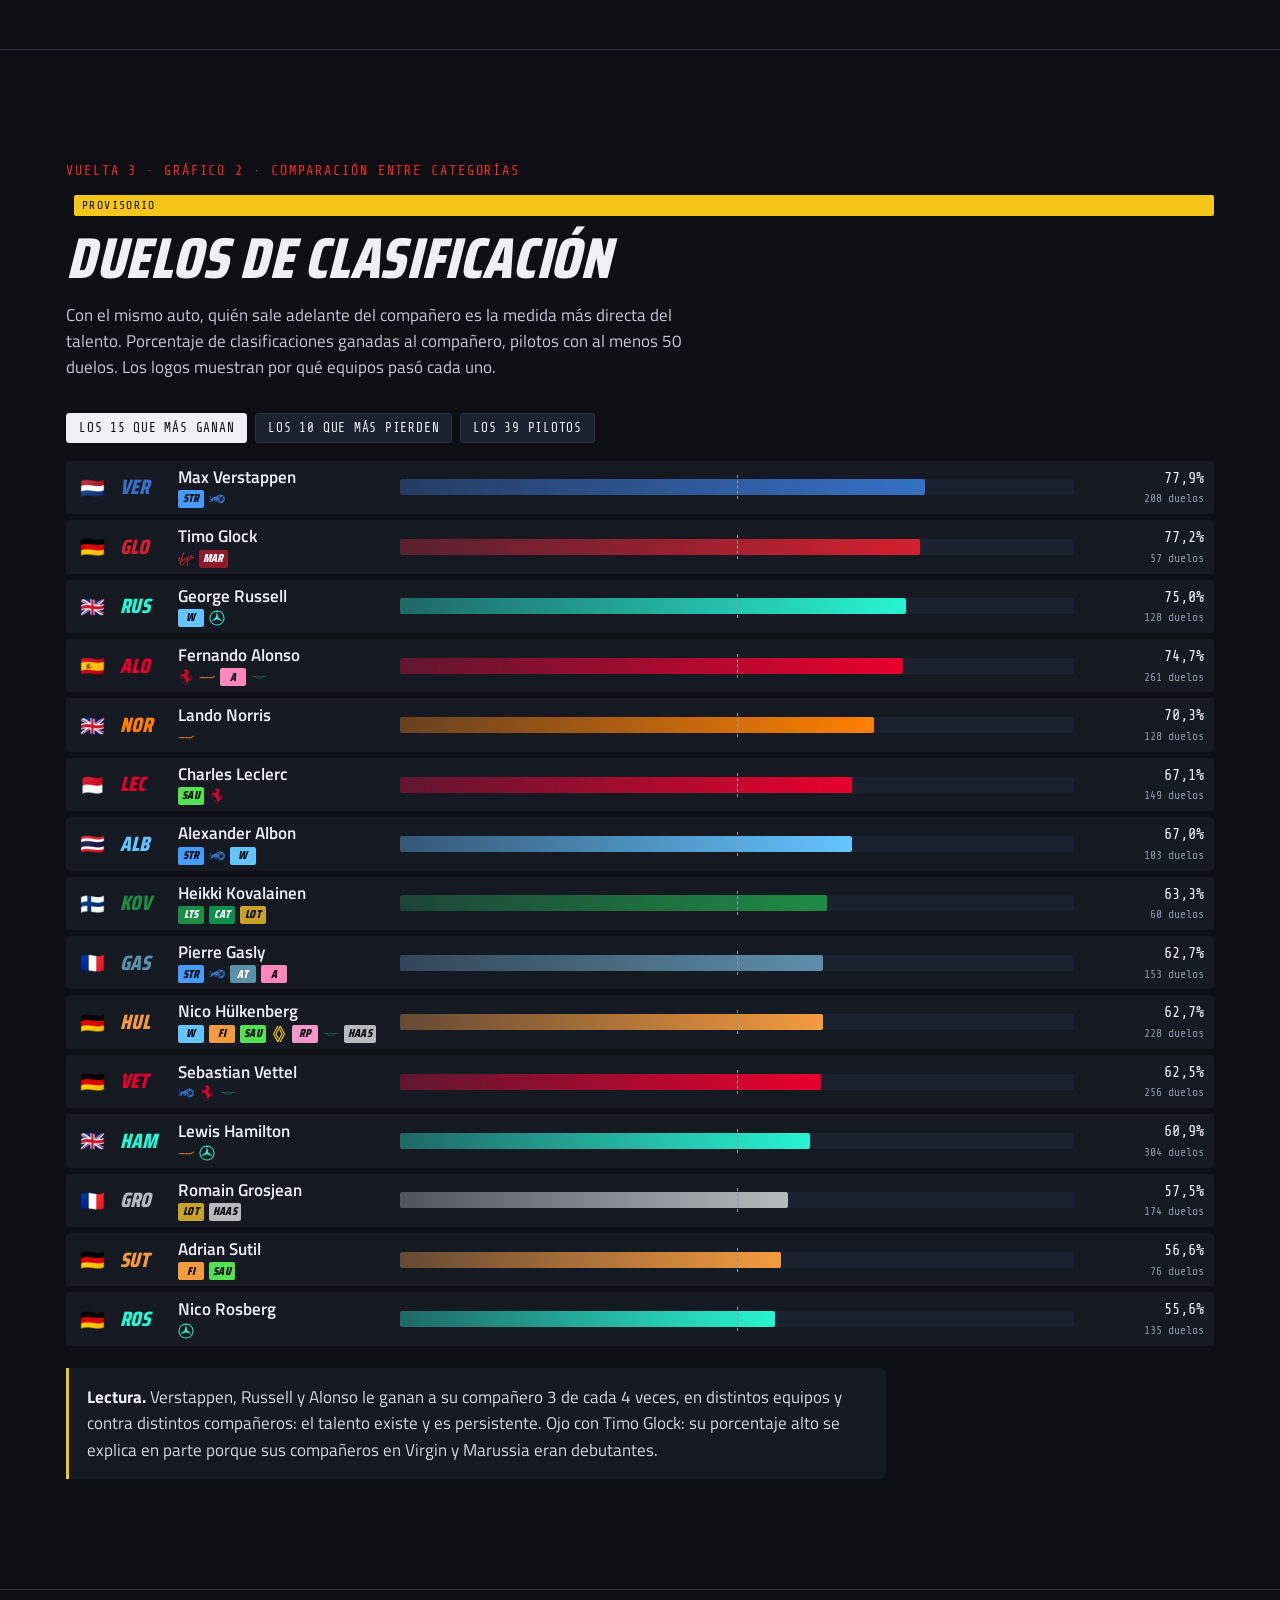
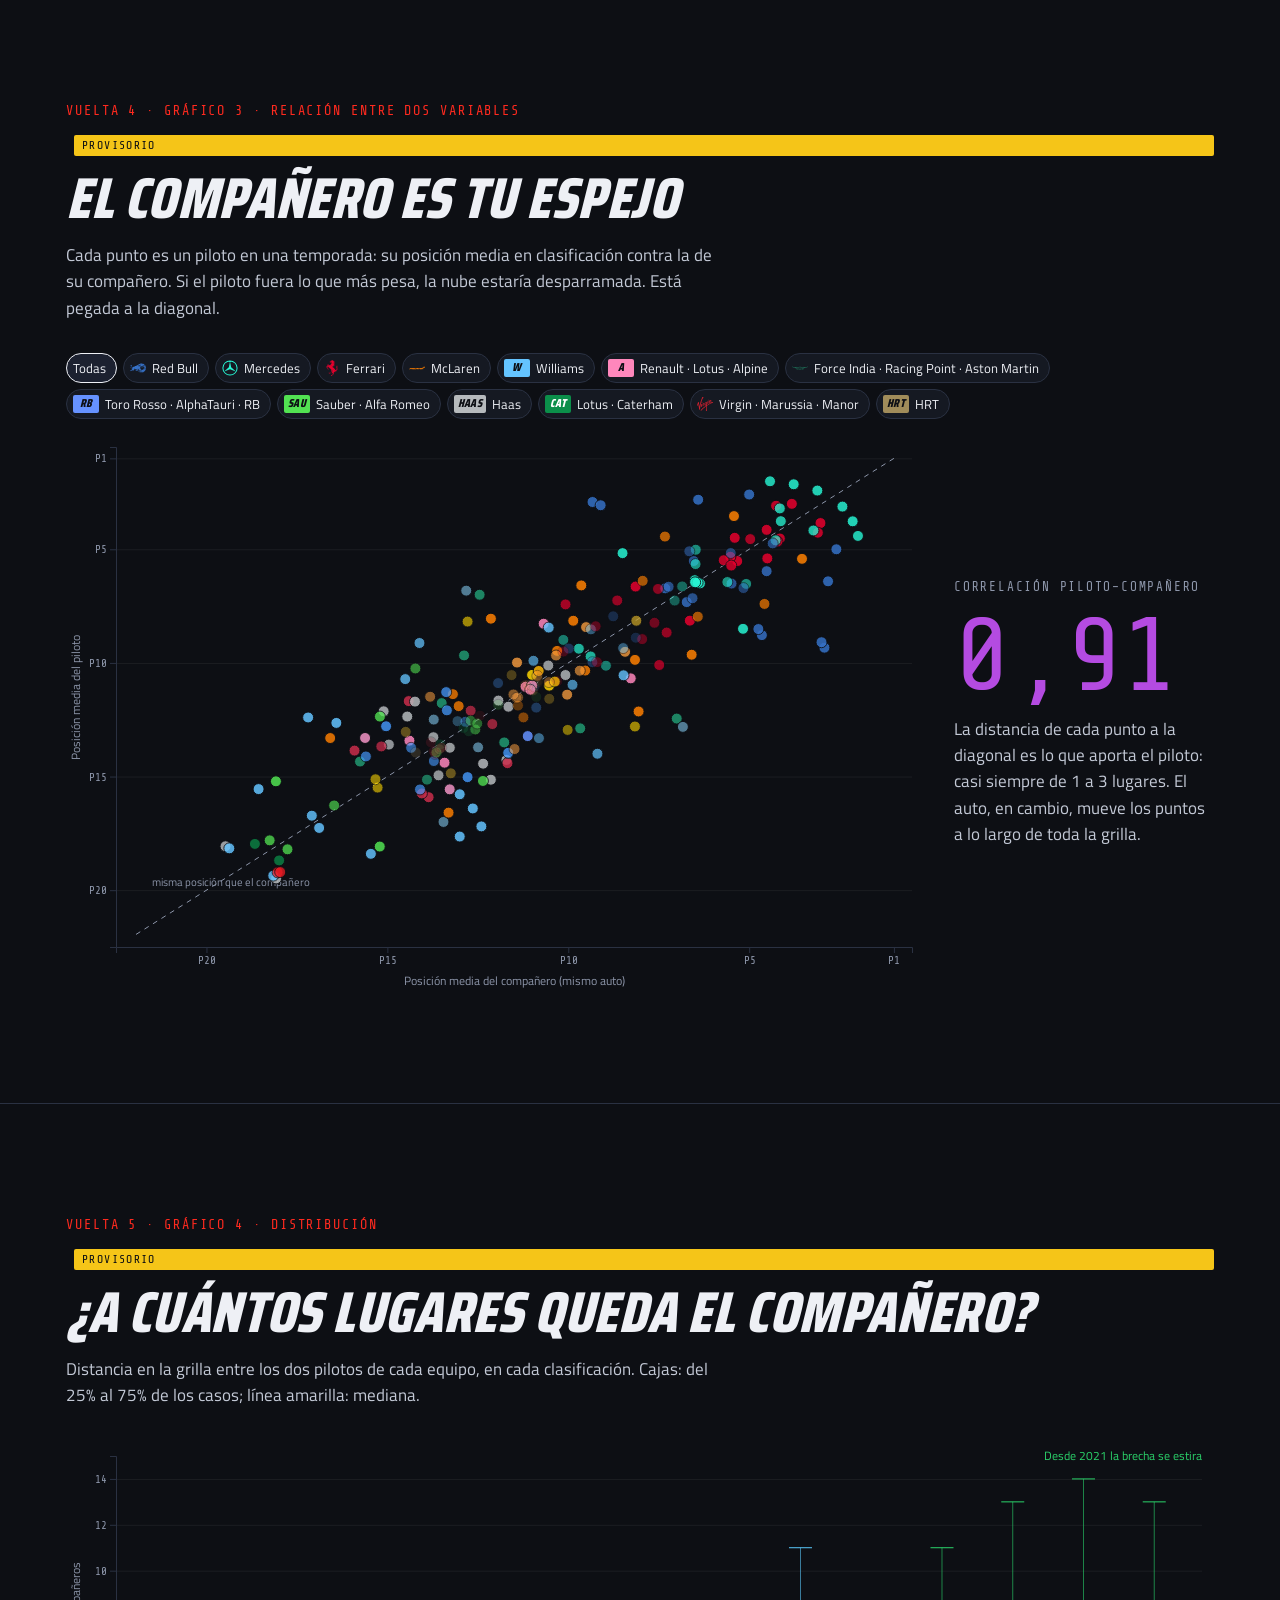
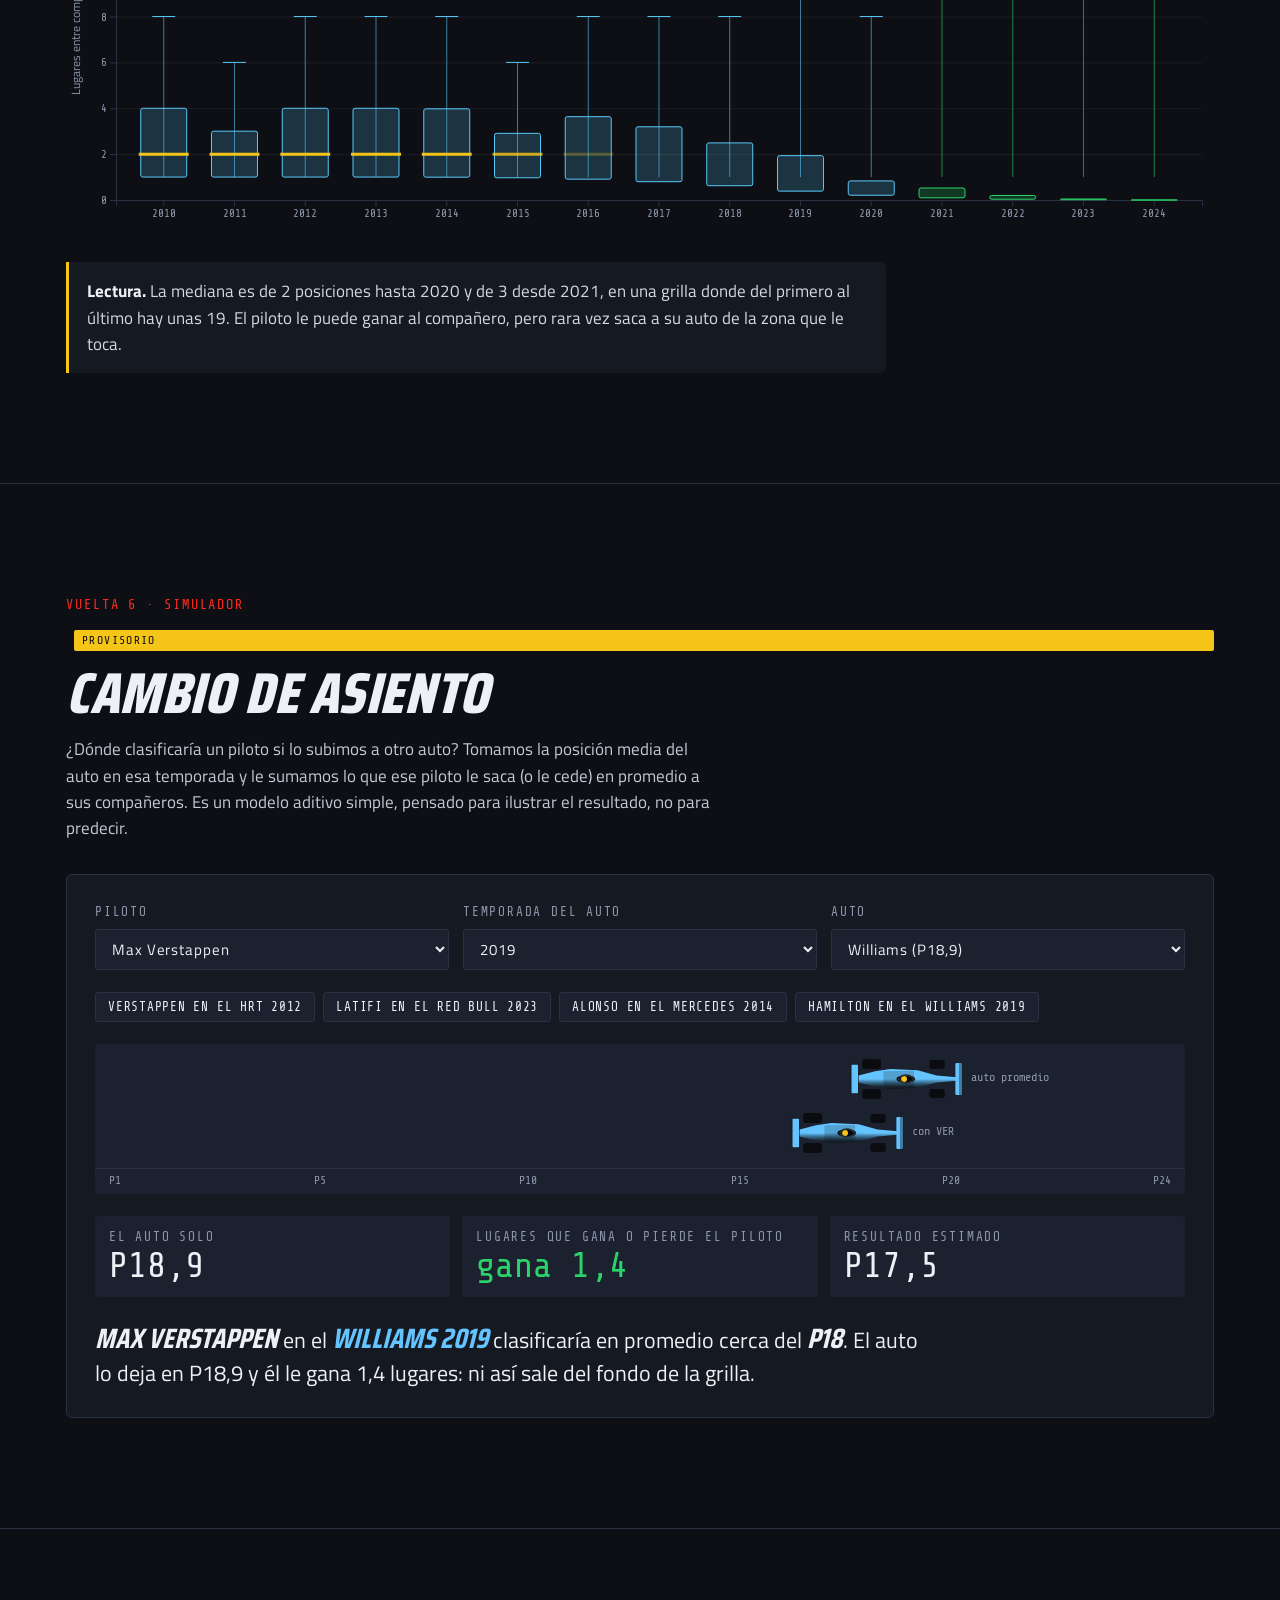
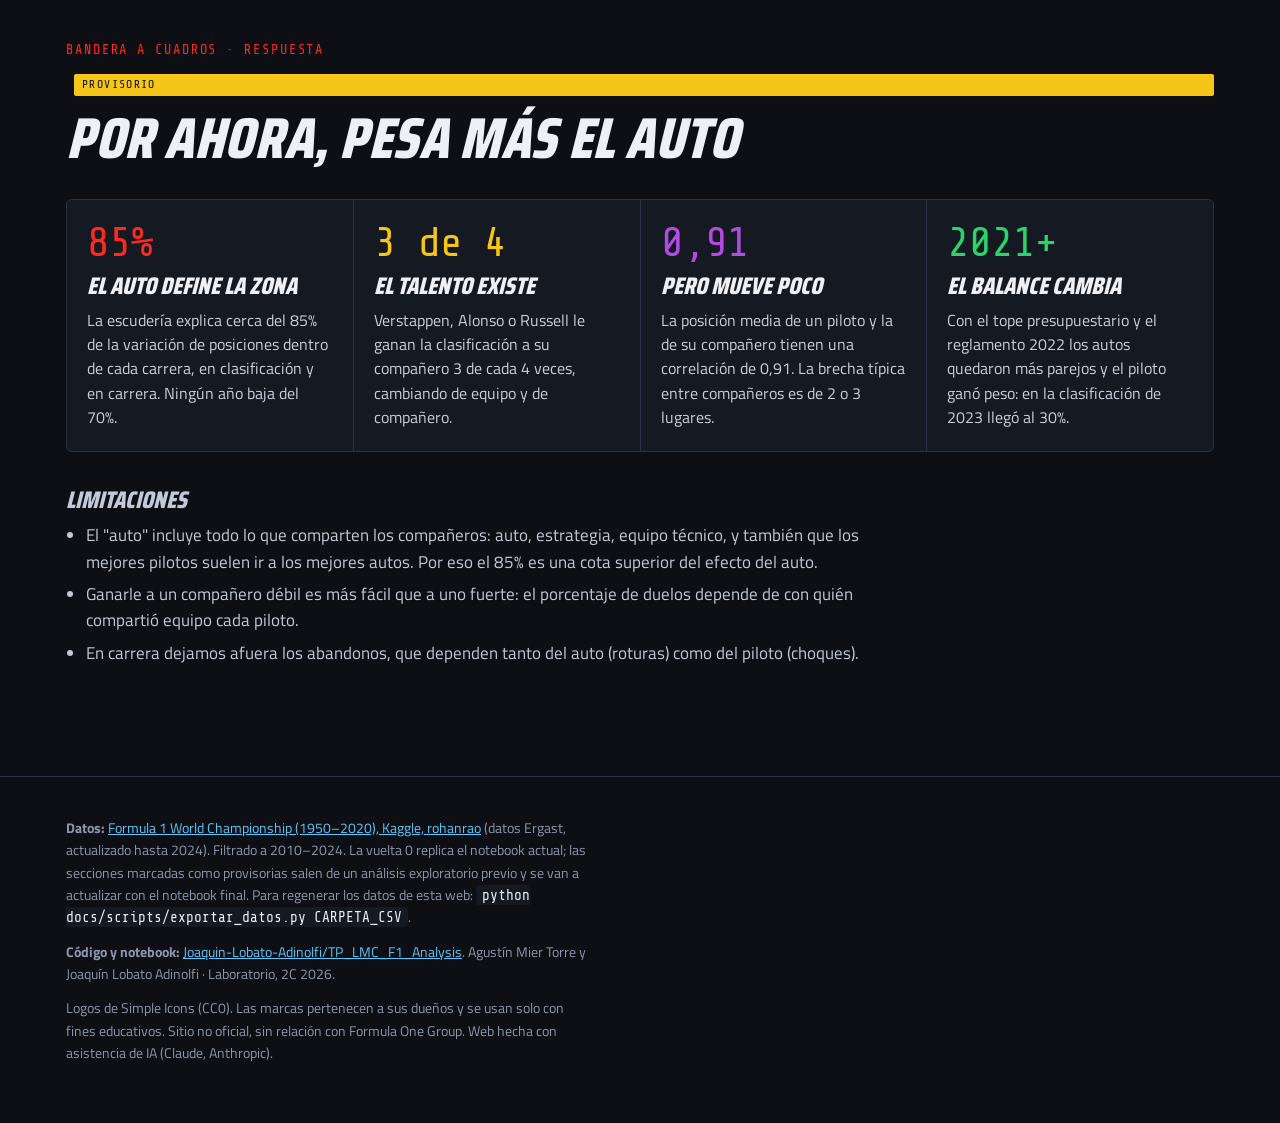
==== commit 63ae9159: "Web: vuelta de formación con la exploración y los filtros del notebook actual Agrega la sección de d" ====
--- a/docs/index.html
+++ b/docs/index.html
@@ -29,6 +29,7 @@
   <div class="envoltura">
     <a class="marca" href="#inicio"><svg id="logo-f1" viewBox="0 0 24 24" aria-hidden="true"></svg>Piloto o auto</a>
     <nav aria-label="Secciones">
+      <a href="#datos">Datos</a>
       <a href="#grilla">La grilla</a>
       <a href="#peso">Peso del auto</a>
       <a href="#duelos">Duelos</a>
@@ -51,7 +52,7 @@
     <div class="balanza" aria-label="El auto explica el 85,3% y el piloto el 14,7%">
       <div class="fila-et"><span>Auto <span class="num" id="pct-auto">85,3%</span></span><span>Piloto <span class="num" id="pct-piloto">14,7%</span></span></div>
       <div class="pista-barra"><div class="seg-auto" id="seg-auto"></div><div class="seg-piloto"></div></div>
-      <p class="nota">Porcentaje de la variación de posiciones dentro de cada carrera que explica la escudería, período completo (igual en clasificación y en carrera).</p>
+      <p class="nota"><span class="provisorio">Provisorio</span> Porcentaje de la variación de posiciones dentro de cada carrera que explica la escudería, período completo (igual en clasificación y en carrera).</p>
     </div>
     <div class="auto-hero" id="auto-hero" aria-hidden="true"><div class="estela"></div></div>
   </div>
@@ -60,10 +61,98 @@
   </div>
 </section>
 
+<section class="bloque" id="datos">
+  <div class="envoltura">
+    <div class="cabeza">
+      <span class="vuelta">Vuelta 0 · Vuelta de formación: los datos</span>
+      <h2>Antes de largar, revisamos el auto</h2>
+      <p>Así preparamos los datos en el notebook: qué tablas usamos del dataset de Kaggle, qué filtramos y con qué dos tablas vamos a hacer el análisis. Todo esto ya está cerrado en el notebook.</p>
+    </div>
+
+    <div class="definiciones">
+      <div><span class="etiqueta">Qué llamamos "auto"</span><p>El rendimiento de la escudería en estos años, sin importar quién maneje: cómo terminan sus autos las carreras, posiciones y promedios por carrera. Sirve para comparar auto contra auto.</p></div>
+      <div><span class="etiqueta">Qué llamamos "talento"</span><p>Los resultados de cada piloto por sí solo. Después se combinan: compañero contra compañero con el mismo auto, qué pasa cuando cambia de equipo, y quién rinde más que lo que su auto "vale".</p></div>
+    </div>
+
+    <h3 class="sub">Seis tablas del dataset, filtradas a 2010–2024</h3>
+    <div class="tablas" id="tablas"></div>
+
+    <div class="filtro-layout">
+      <div>
+        <h3 class="sub">Solo cuentan los autos que terminaron</h3>
+        <p class="texto">Un abandono es un dato atípico que no dice nada del ritmo. Primero tomamos solo el estado <span class="mono">Finished</span>, pero así quedaban afuera los autos que terminan con vueltas de atraso. Contamos también los estados <span class="mono">+1 Lap</span>, <span class="mono">+2 Laps</span>…: <b id="estados-validos"></b> estados válidos en total.</p>
+        <div class="embudo" id="embudo"></div>
+        <h4 class="etiqueta" style="margin-top:22px">Por qué no terminaron</h4>
+        <div class="motivos" id="motivos"></div>
+      </div>
+      <div>
+        <h4 class="etiqueta">Autos que terminaron, por temporada</h4>
+        <div class="grafico" id="g-terminaron"></div>
+        <div class="atipico" id="atipico"></div>
+      </div>
+    </div>
+
+    <h3 class="sub" style="margin-top:56px">Las dos tablas finales del análisis</h3>
+    <div class="tablas-finales">
+      <div class="tabla-final">
+        <div class="tf-cab"><span class="mono">carreras_analisis</span><span class="etiqueta" id="tf-carreras"></span></div>
+        <p class="texto">Una fila por auto que terminó cada carrera.</p>
+        <div class="columnas">
+          <span class="col si">raceId</span><span class="col si nueva">year</span><span class="col si">driverId</span><span class="col si nueva">driverName</span><span class="col si">constructorId</span><span class="col si nueva">constructorName</span><span class="col si">grid</span><span class="col si">positionOrder</span><span class="col si">laps</span><span class="col si">statusId</span><span class="col si nueva">status</span>
+          <span class="col no">resultId</span><span class="col no">number</span><span class="col no">points</span><span class="col no">time</span><span class="col no">milliseconds</span><span class="col no">fastestLap</span><span class="col no">position</span>
+        </div>
+        <ul class="razones">
+          <li><b>positionOrder</b> en vez de <b>position</b>: es la única posición que está completa para todos los autos.</li>
+          <li><b>grid</b> se queda para medir lugares ganados o perdidos; <span class="mono">grid = 0</span> es largar desde boxes.</li>
+          <li><b>points</b> sale porque el sistema de puntos no es lineal y cambió con los años.</li>
+          <li>Los tiempos y la vuelta rápida salen porque están incompletos.</li>
+        </ul>
+      </div>
+      <div class="tabla-final">
+        <div class="tf-cab"><span class="mono">qualifying_analisis</span><span class="etiqueta" id="tf-quali"></span></div>
+        <p class="texto">Una fila por piloto en cada clasificación. Se analiza aparte y después se compara con la carrera.</p>
+        <div class="columnas">
+          <span class="col si">qualifyId</span><span class="col si">raceId</span><span class="col si nueva">year</span><span class="col si">driverId</span><span class="col si nueva">driverName</span><span class="col si">constructorId</span><span class="col si nueva">constructorName</span><span class="col si">position</span><span class="col si">q1</span><span class="col si">q2</span><span class="col si">q3</span>
+          <span class="col no">number</span>
+        </div>
+        <ul class="razones">
+          <li><b>position</b> es el puesto de clasificación, sin penalizaciones. Puede diferir de <b>grid</b>, y esa diferencia también se puede analizar.</li>
+          <li>Se agregan año, nombre del piloto y escudería para no tener que cruzar tablas a cada paso.</li>
+        </ul>
+      </div>
+    </div>
+    <p class="leyenda-cols"><span class="col si">se queda</span> <span class="col si nueva">agregada</span> <span class="col no">eliminada</span></p>
+
+    <h3 class="sub" style="margin-top:56px">Carreras terminadas por piloto</h3>
+    <p class="texto">Primer <span class="mono">groupby</span> del notebook: cuántas carreras terminó cada uno de los <span id="n-pilotos"></span> pilotos.</p>
+    <div class="carreras-layout">
+      <div>
+        <div class="controles" role="group" aria-label="Cantidad de pilotos">
+          <button class="boton" type="button" data-cp="20" aria-pressed="true">Los 20 con más carreras</button>
+          <button class="boton" type="button" data-cp="todos" aria-pressed="false">Los 79 pilotos</button>
+        </div>
+        <div class="grafico" id="g-carreras"></div>
+      </div>
+      <div>
+        <h4 class="etiqueta">Distribución</h4>
+        <div class="grafico" id="g-histo"></div>
+        <p class="lectura" id="lectura-carreras"></p>
+      </div>
+    </div>
+  </div>
+</section>
+
+<div class="aviso-provisorio">
+  <div class="envoltura">
+    <span class="provisorio">Provisorio</span>
+    <p>Desde acá, los resultados salen de un análisis exploratorio previo. Joaquín está rehaciendo esa parte del notebook (comparación entre compañeros y peso del auto), así que estos números pueden cambiar cuando esté terminada.</p>
+  </div>
+</div>
+
 <section class="bloque" id="grilla">
   <div class="envoltura">
     <div class="cabeza">
-      <span class="vuelta">Vuelta 1 · La grilla temporada por temporada</span>
+      <span class="vuelta">Vuelta 1 · La grilla temporada por temporada</span> <span class="provisorio">Provisorio</span>
       <h2>Los compañeros largan pegados</h2>
       <p>Cada fila es un piloto, ordenado por su posición media en clasificación durante la temporada (mínimo 8 carreras con el mismo equipo). Mirá cómo los dos autos de cada escudería aparecen casi siempre uno al lado del otro, y cómo los equipos suben y bajan en bloque cuando cambia el reglamento. Tocá Play.</p>
     </div>
@@ -85,7 +174,7 @@
 <section class="bloque" id="peso">
   <div class="envoltura">
     <div class="cabeza">
-      <span class="vuelta">Vuelta 2 · Gráfico 1 · Evolución temporal</span>
+      <span class="vuelta">Vuelta 2 · Gráfico 1 · Evolución temporal</span> <span class="provisorio">Provisorio</span>
       <h2>¿Cuánto explica el auto, año por año?</h2>
       <p>Descomponemos la variación de posiciones de cada carrera en dos partes, como en un ANOVA: la distancia entre escuderías (auto) y la distancia entre compañeros (piloto). Si los equipos no importaran, el auto explicaría igual un 47% por puro azar.</p>
     </div>
@@ -98,7 +187,7 @@
 <section class="bloque" id="duelos">
   <div class="envoltura">
     <div class="cabeza">
-      <span class="vuelta">Vuelta 3 · Gráfico 2 · Comparación entre categorías</span>
+      <span class="vuelta">Vuelta 3 · Gráfico 2 · Comparación entre categorías</span> <span class="provisorio">Provisorio</span>
       <h2>Duelos de clasificación</h2>
       <p>Con el mismo auto, quién sale adelante del compañero es la medida más directa del talento. Porcentaje de clasificaciones ganadas al compañero, pilotos con al menos 50 duelos. Los logos muestran por qué equipos pasó cada uno.</p>
     </div>
@@ -115,7 +204,7 @@
 <section class="bloque" id="espejo">
   <div class="envoltura">
     <div class="cabeza">
-      <span class="vuelta">Vuelta 4 · Gráfico 3 · Relación entre dos variables</span>
+      <span class="vuelta">Vuelta 4 · Gráfico 3 · Relación entre dos variables</span> <span class="provisorio">Provisorio</span>
       <h2>El compañero es tu espejo</h2>
       <p>Cada punto es un piloto en una temporada: su posición media en clasificación contra la de su compañero. Si el piloto fuera lo que más pesa, la nube estaría desparramada. Está pegada a la diagonal.</p>
     </div>
@@ -134,7 +223,7 @@
 <section class="bloque" id="brecha">
   <div class="envoltura">
     <div class="cabeza">
-      <span class="vuelta">Vuelta 5 · Gráfico 4 · Distribución</span>
+      <span class="vuelta">Vuelta 5 · Gráfico 4 · Distribución</span> <span class="provisorio">Provisorio</span>
       <h2>¿A cuántos lugares queda el compañero?</h2>
       <p>Distancia en la grilla entre los dos pilotos de cada equipo, en cada clasificación. Cajas: del 25% al 75% de los casos; línea amarilla: mediana.</p>
     </div>
@@ -146,7 +235,7 @@
 <section class="bloque" id="simulador">
   <div class="envoltura">
     <div class="cabeza">
-      <span class="vuelta">Vuelta 6 · Simulador</span>
+      <span class="vuelta">Vuelta 6 · Simulador</span> <span class="provisorio">Provisorio</span>
       <h2>Cambio de asiento</h2>
       <p>¿Dónde clasificaría un piloto si lo subimos a otro auto? Tomamos la posición media del auto en esa temporada y le sumamos lo que ese piloto le saca (o le cede) en promedio a sus compañeros. Es un modelo aditivo simple, pensado para ilustrar el resultado, no para predecir.</p>
     </div>
@@ -175,8 +264,8 @@
 <section class="bloque" id="veredicto">
   <div class="envoltura">
     <div class="cabeza">
-      <span class="vuelta">Bandera a cuadros · Respuesta</span>
-      <h2>Pesa más el auto, por amplio margen</h2>
+      <span class="vuelta">Bandera a cuadros · Respuesta</span> <span class="provisorio">Provisorio</span>
+      <h2>Por ahora, pesa más el auto</h2>
     </div>
     <div class="hallazgos">
       <div><span class="cifra" style="color:var(--rojo-luz)">85%</span><h3>El auto define la zona</h3><p>La escudería explica cerca del 85% de la variación de posiciones dentro de cada carrera, en clasificación y en carrera. Ningún año baja del 70%.</p></div>
@@ -198,7 +287,7 @@
 
 <footer>
   <div class="envoltura">
-    <p><b>Datos:</b> <a href="https://www.kaggle.com/datasets/rohanrao/formula-1-world-championship-1950-2020" target="_blank" rel="noopener">Formula 1 World Championship (1950–2020), Kaggle, rohanrao</a> (datos Ergast, actualizado hasta 2024). Filtrado a 2010–2024. Los cálculos replican el notebook del TP; para regenerar los datos de esta web: <code>python docs/scripts/exportar_datos.py CARPETA_CSV</code>.</p>
+    <p><b>Datos:</b> <a href="https://www.kaggle.com/datasets/rohanrao/formula-1-world-championship-1950-2020" target="_blank" rel="noopener">Formula 1 World Championship (1950–2020), Kaggle, rohanrao</a> (datos Ergast, actualizado hasta 2024). Filtrado a 2010–2024. La vuelta 0 replica el notebook actual; las secciones marcadas como provisorias salen de un análisis exploratorio previo y se van a actualizar con el notebook final. Para regenerar los datos de esta web: <code>python docs/scripts/exportar_datos.py CARPETA_CSV</code>.</p>
     <p><b>Código y notebook:</b> <a href="https://github.com/Joaquin-Lobato-Adinolfi/TP_LMC_F1_Analysis" target="_blank" rel="noopener">Joaquin-Lobato-Adinolfi/TP_LMC_F1_Analysis</a>. Agustín Mier Torre y Joaquín Lobato Adinolfi · Laboratorio, 2C 2026.</p>
     <p>Logos de Simple Icons (CC0). Las marcas pertenecen a sus dueños y se usan solo con fines educativos. Sitio no oficial, sin relación con Formula One Group. Web hecha con asistencia de IA (Claude, Anthropic).</p>
   </div>
--- a/docs/css/estilos.css
+++ b/docs/css/estilos.css
@@ -282,3 +282,59 @@
 @media (prefers-reduced-motion: reduce) {
   *, *::before, *::after { animation: none !important; transition: none !important; }
 }
+
+/* ---------- Vuelta 0: los datos ---------- */
+.sub { font-size: clamp(1.3rem, 2.6vw, 1.7rem); margin-bottom: 14px; }
+.texto { color: #c3c9d6; margin-bottom: 14px; }
+.texto b { color: var(--tiza); }
+.mono { font-family: var(--f-tiempo); font-size: .92em; color: var(--tiza); background: var(--pista-2); padding: 0 5px; border-radius: 2px; }
+.definiciones { display: grid; grid-template-columns: repeat(auto-fit, minmax(260px, 1fr)); gap: 12px; margin-bottom: 44px; }
+.definiciones > div { background: var(--pista); border-left: 3px solid var(--celeste); padding: 14px 16px; border-radius: 0 var(--radio) var(--radio) 0; display: grid; gap: 6px; }
+.definiciones p { color: #d3d8e3; font-size: .97rem; }
+.tablas { display: grid; grid-template-columns: repeat(auto-fit, minmax(170px, 1fr)); gap: 1px; background: var(--linea); border: 1px solid var(--linea); border-radius: var(--radio); overflow: hidden; margin-bottom: 48px; }
+.tablas > div { background: var(--pista); padding: 16px; display: grid; gap: 6px; align-content: start; }
+.tablas .nom { font-family: var(--f-tiempo); color: var(--amarillo); font-size: .95rem; }
+.tablas .dim { font-family: var(--f-tiempo); font-size: 1.6rem; line-height: 1; }
+.tablas .dim small { font-size: .55em; color: var(--niebla); }
+.tablas p { font-size: .85rem; color: var(--niebla); line-height: 1.4; }
+.filtro-layout, .carreras-layout { display: grid; grid-template-columns: minmax(0, 1.1fr) minmax(0, 1fr); gap: 36px; align-items: start; }
+@media (max-width: 860px) { .filtro-layout, .carreras-layout { grid-template-columns: minmax(0, 1fr); } }
+.embudo { display: grid; gap: 8px; }
+.embudo .barra-emb { display: flex; height: 34px; border-radius: 3px; overflow: hidden; background: var(--pista-2); }
+.embudo .si { background: var(--verde); transition: width 1.4s cubic-bezier(.2,.8,.2,1); }
+.embudo .no { background: repeating-linear-gradient(135deg, #ff6b6b 0 8px, #c94f4f 8px 16px); flex: 1; }
+.embudo .cifras { display: flex; justify-content: space-between; gap: 12px; flex-wrap: wrap; font-family: var(--f-tiempo); }
+.embudo .cifras b { font-size: 1.6rem; display: block; line-height: 1.1; }
+.motivos { display: grid; gap: 4px; }
+.motivo { display: grid; grid-template-columns: 130px minmax(0, 1fr) 44px; gap: 10px; align-items: center; font-size: .88rem; }
+.motivo .rielm { height: 10px; background: var(--pista-2); border-radius: 2px; overflow: hidden; }
+.motivo .rielm span { display: block; height: 100%; background: #ff6b6b; }
+.motivo .n { font-family: var(--f-tiempo); text-align: right; color: var(--niebla); }
+.atipico { margin-top: 24px; background: var(--pista); border: 1px solid var(--linea); border-radius: var(--radio); padding: 16px 18px; display: grid; gap: 8px; }
+.atipico .cara { display: flex; align-items: center; gap: 12px; }
+.atipico .cara .cod { font-family: var(--f-display); font-weight: 800; font-style: italic; font-size: 2rem; color: var(--morado); }
+.atipico p { color: #c3c9d6; font-size: .95rem; }
+.tablas-finales { display: grid; grid-template-columns: repeat(auto-fit, minmax(300px, 1fr)); gap: 16px; }
+.tabla-final { background: var(--pista); border: 1px solid var(--linea); border-radius: var(--radio); padding: 18px; display: grid; gap: 10px; align-content: start; min-width: 0; }
+.tf-cab { display: flex; justify-content: space-between; align-items: baseline; gap: 10px; flex-wrap: wrap; }
+.tf-cab .mono { font-size: 1.05rem; color: var(--amarillo); }
+.columnas { display: flex; flex-wrap: wrap; gap: 5px; }
+.col { font-family: var(--f-tiempo); font-size: .76rem; padding: 3px 7px; border-radius: 2px; border: 1px solid var(--linea); }
+.col.si { color: var(--tiza); background: var(--pista-2); }
+.col.si.nueva { color: var(--verde); border-color: color-mix(in srgb, var(--verde) 50%, transparent); }
+.col.no { color: var(--niebla); text-decoration: line-through; opacity: .7; }
+.razones { margin: 4px 0 0; padding-left: 18px; display: grid; gap: 5px; color: #c3c9d6; font-size: .9rem; }
+.razones b { color: var(--tiza); font-weight: 600; }
+.leyenda-cols { display: flex; gap: 8px; margin-top: 12px; align-items: center; }
+
+/* ---------- Marca de resultado provisorio ---------- */
+.provisorio {
+  display: inline-block; vertical-align: middle; margin-left: 8px; padding: 2px 8px; border-radius: 2px;
+  font-family: var(--f-tiempo); font-size: .72rem; letter-spacing: .12em; text-transform: uppercase;
+  color: var(--asfalto); background: var(--amarillo); line-height: 1.5;
+}
+.nota .provisorio { margin: 0 6px 0 0; }
+.aviso-provisorio { background: repeating-linear-gradient(135deg, #f5c51814 0 18px, transparent 18px 36px); border-bottom: 1px solid var(--linea); }
+.aviso-provisorio .envoltura { display: flex; gap: 14px; align-items: center; padding-block: 18px; flex-wrap: wrap; }
+.aviso-provisorio .provisorio { margin: 0; }
+.aviso-provisorio p { color: #d3d8e3; font-size: .95rem; min-width: 0; flex: 1 1 280px; }
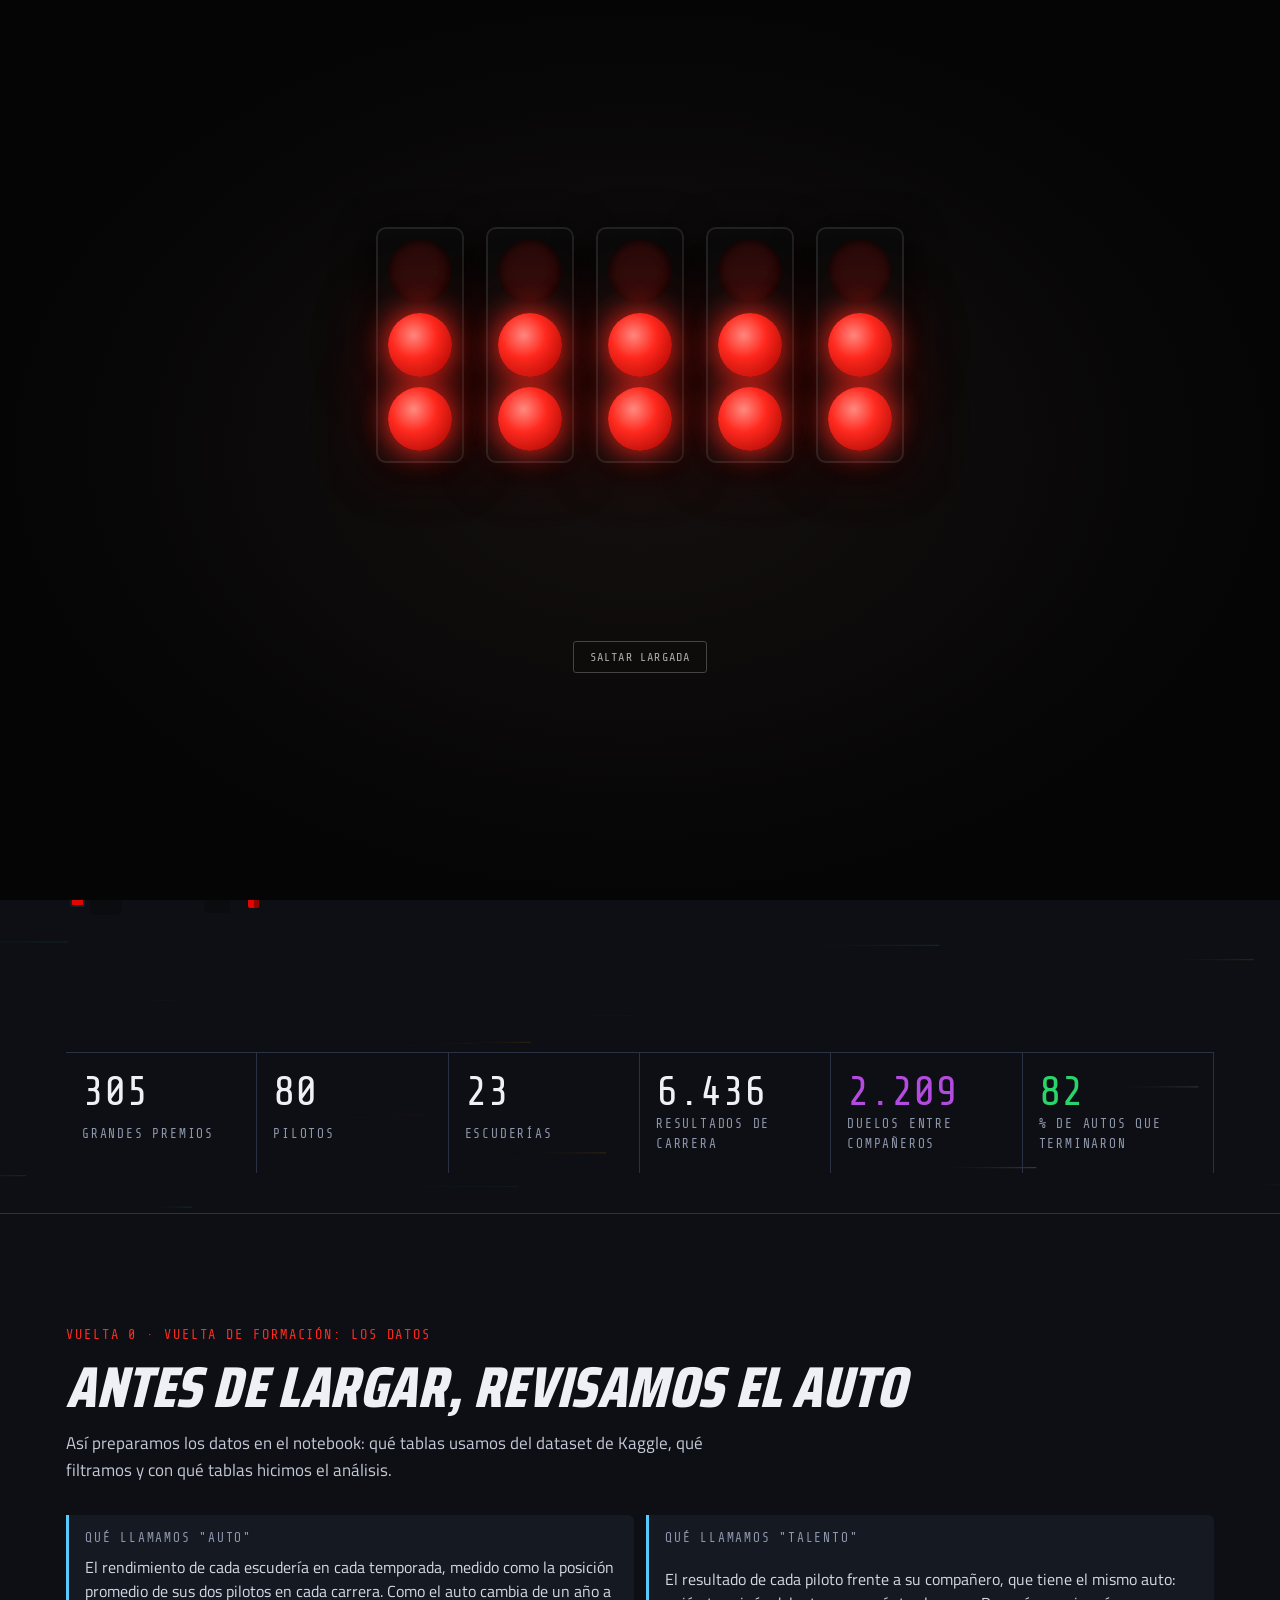
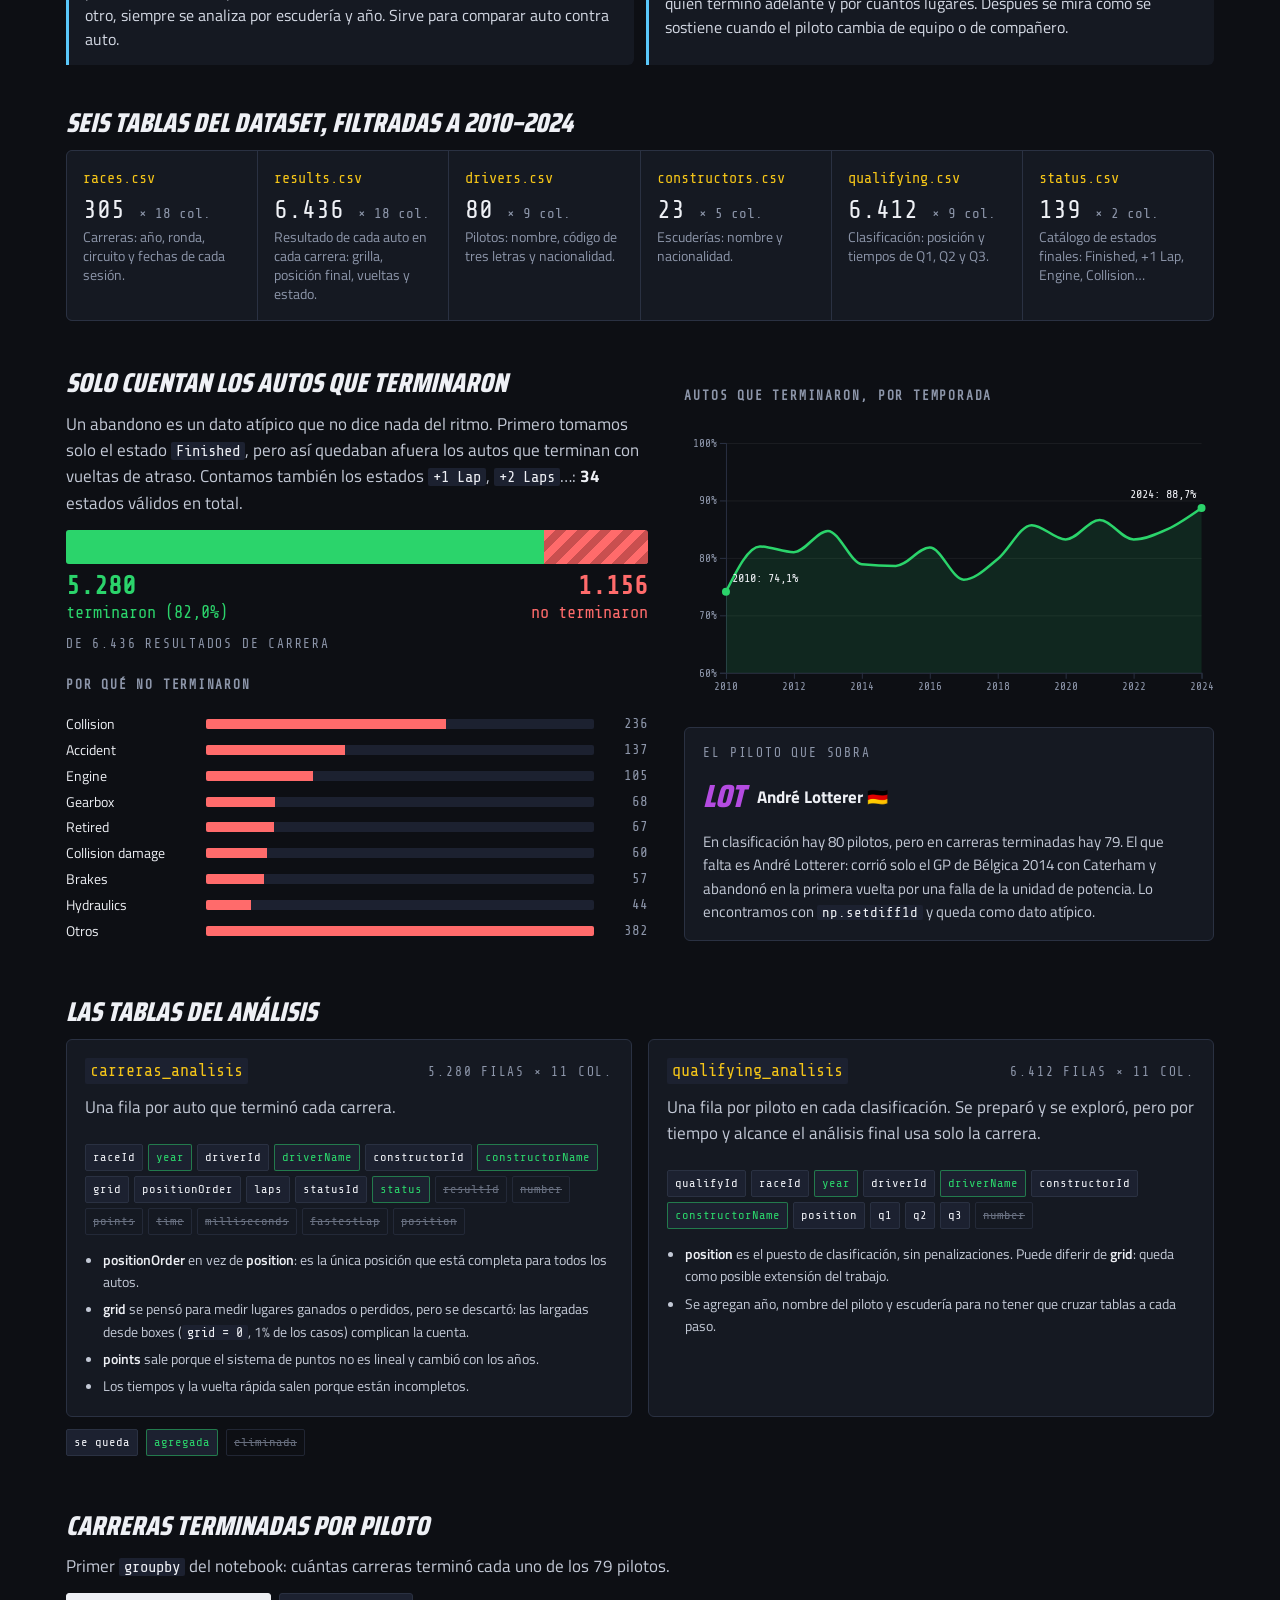
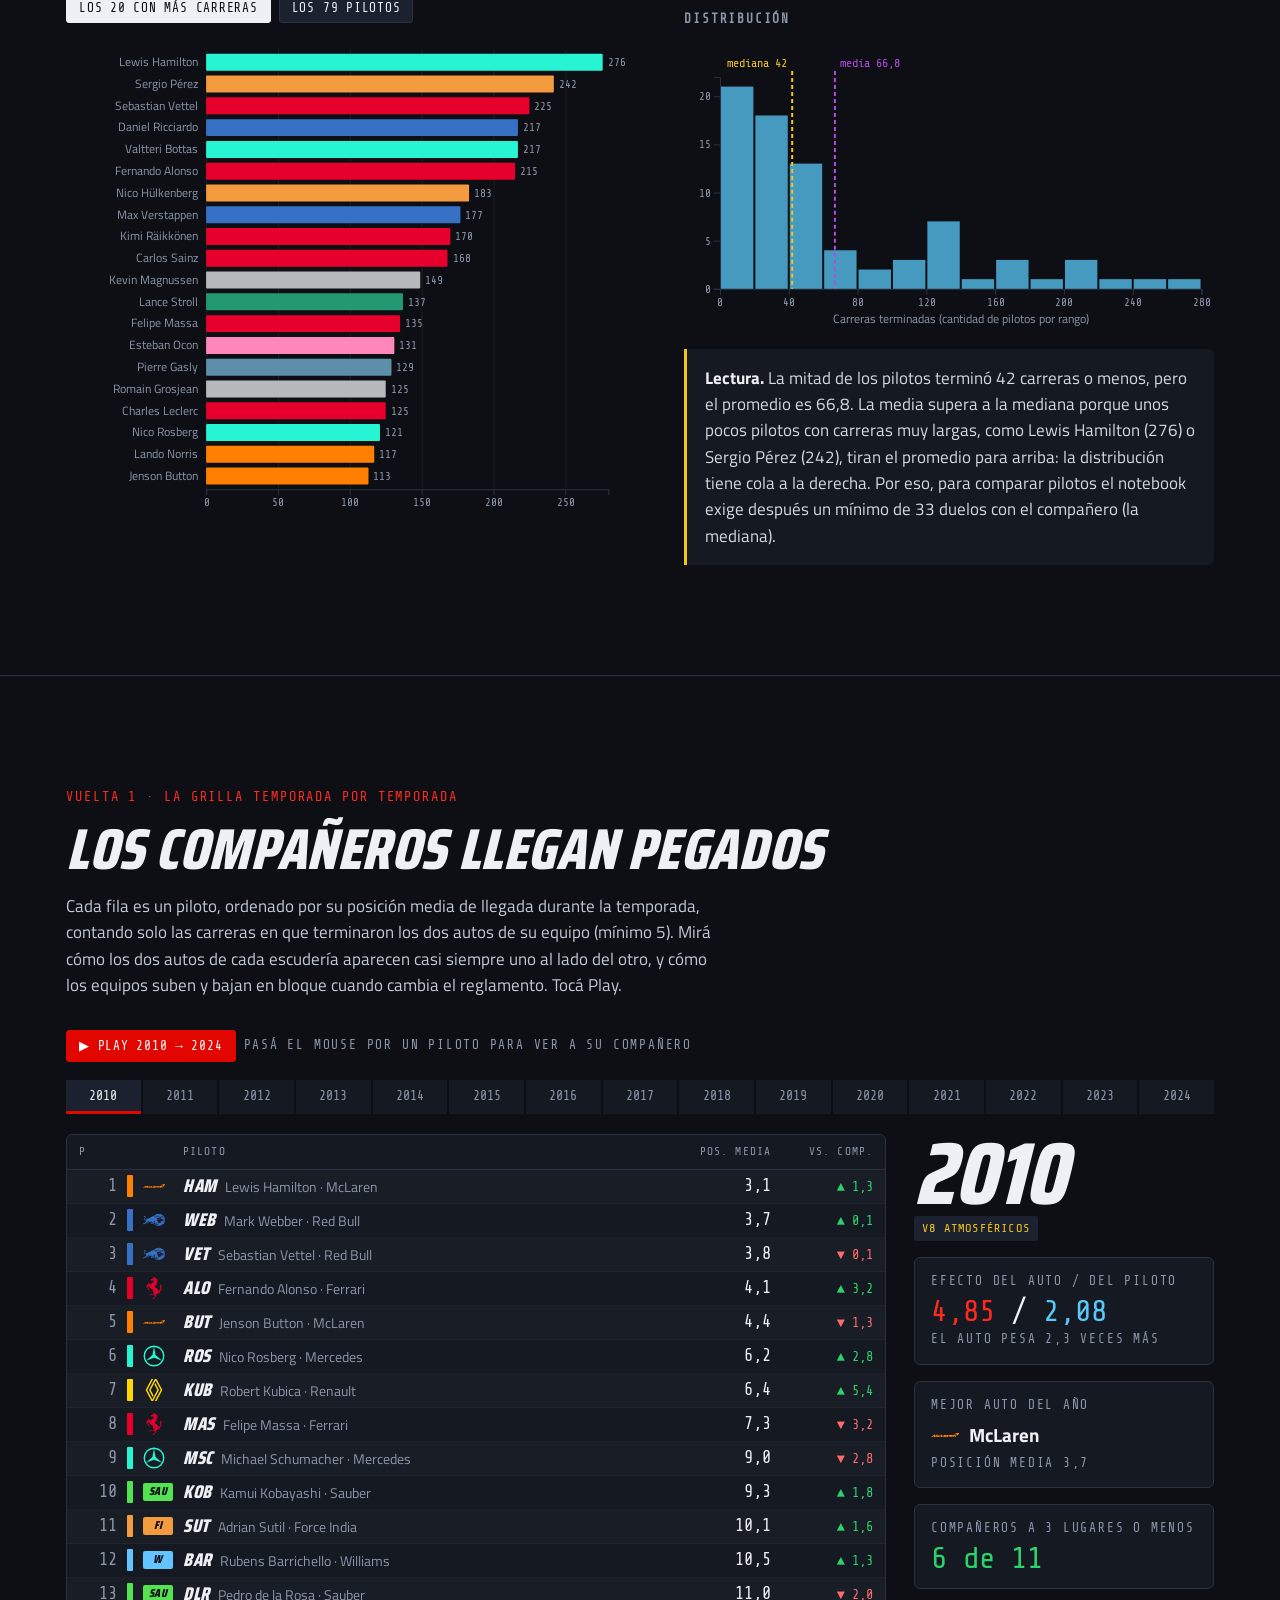
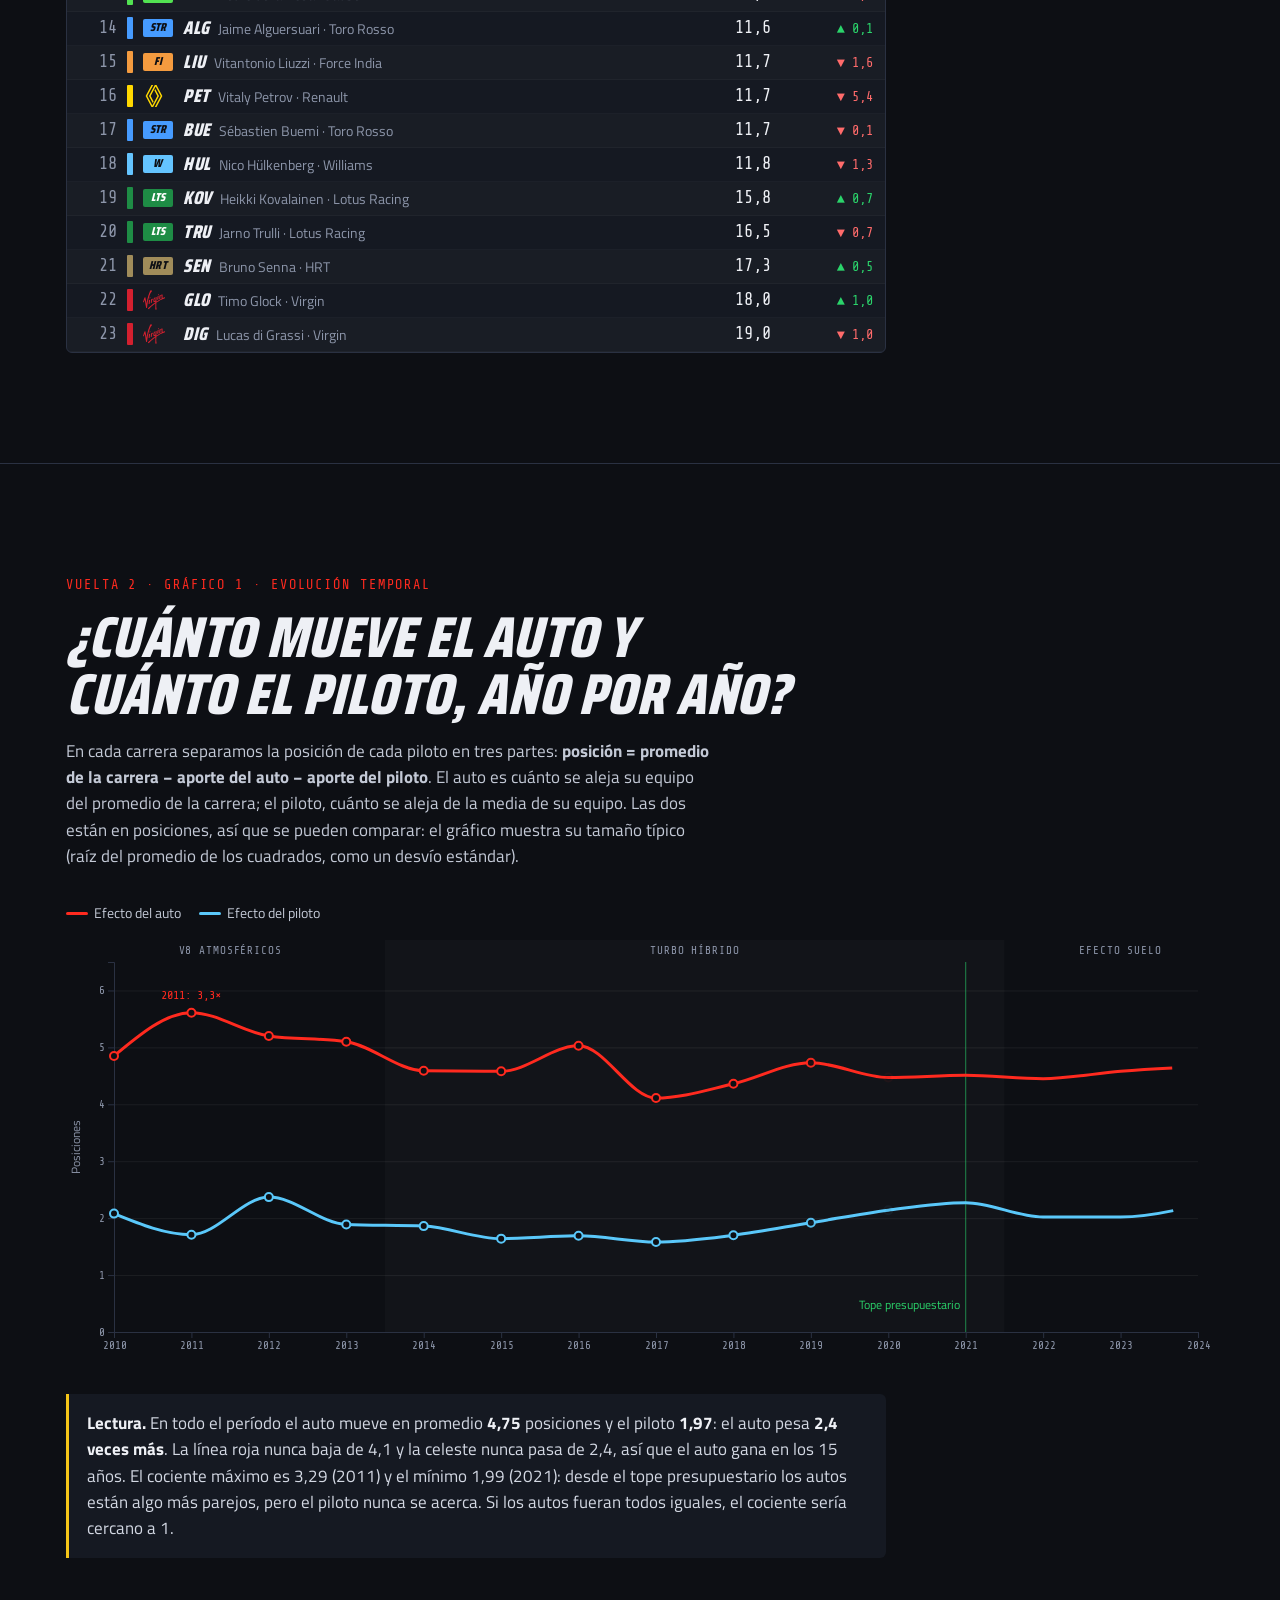
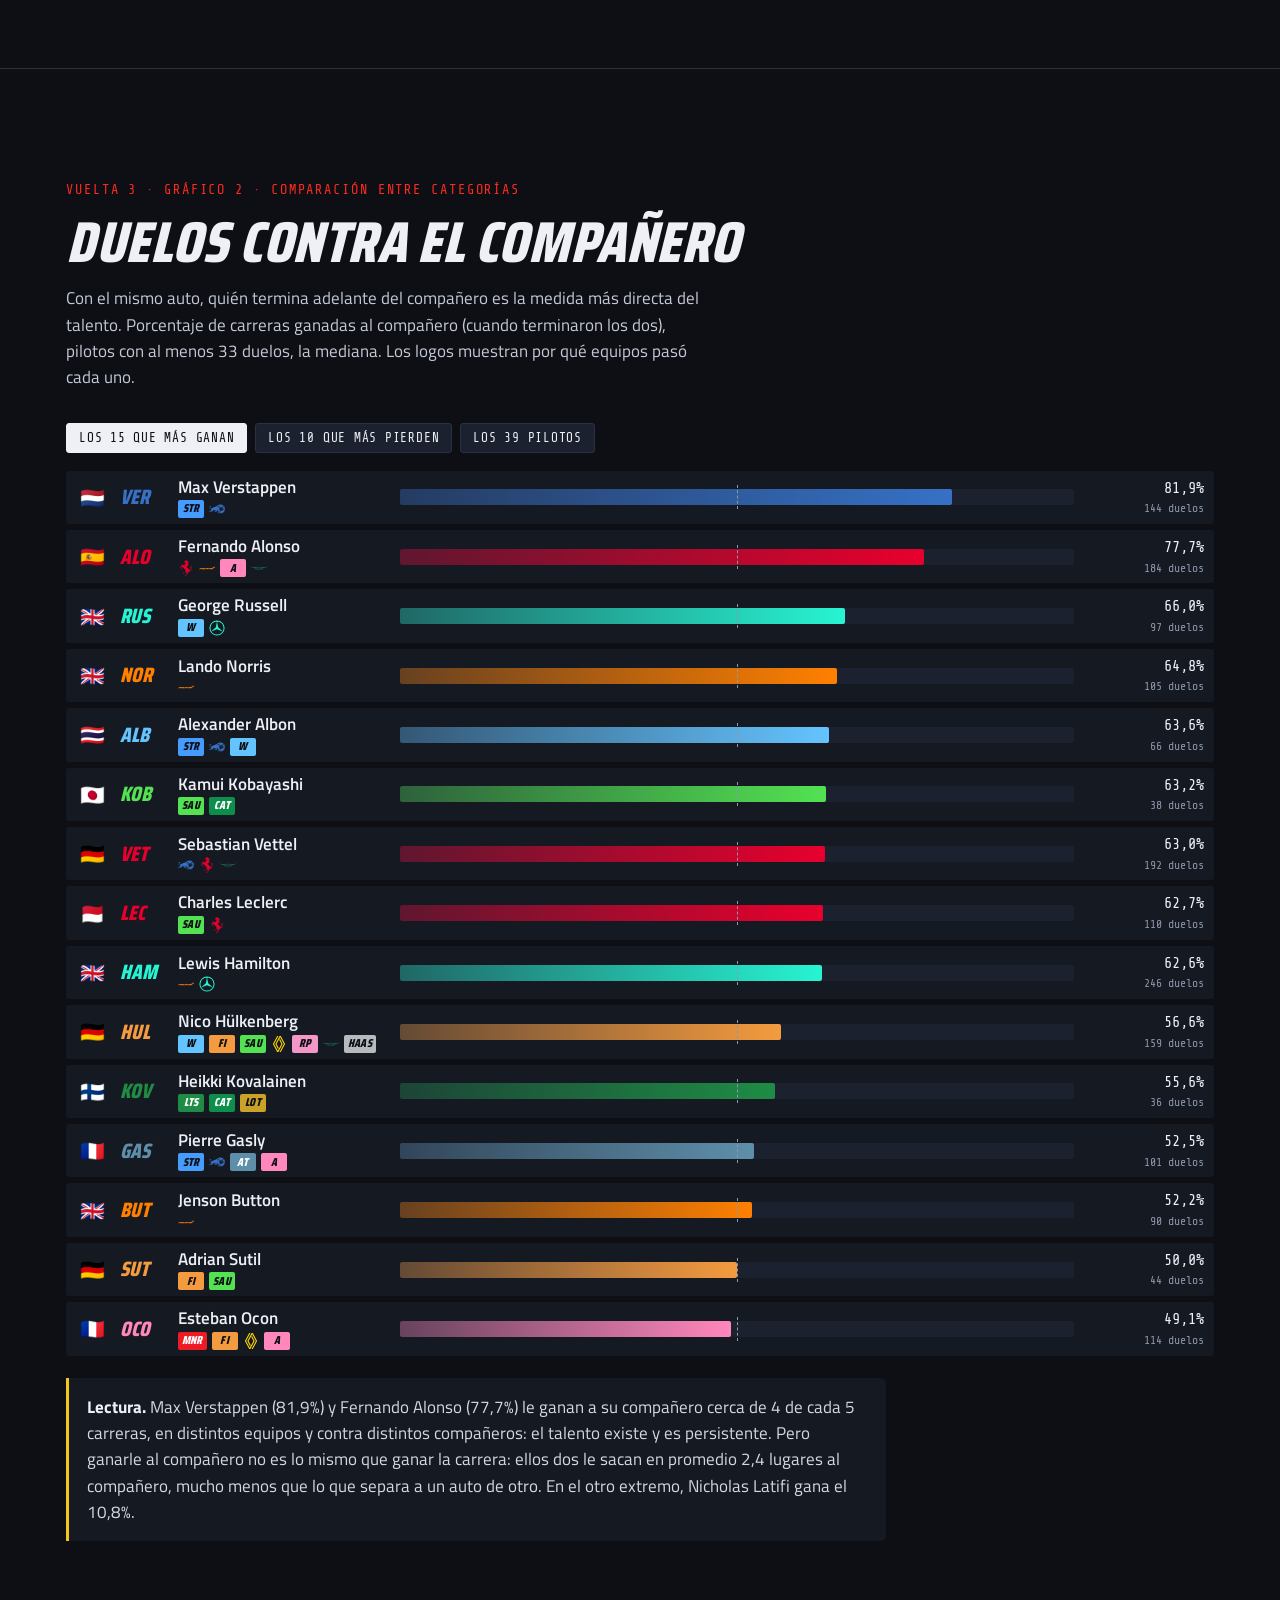
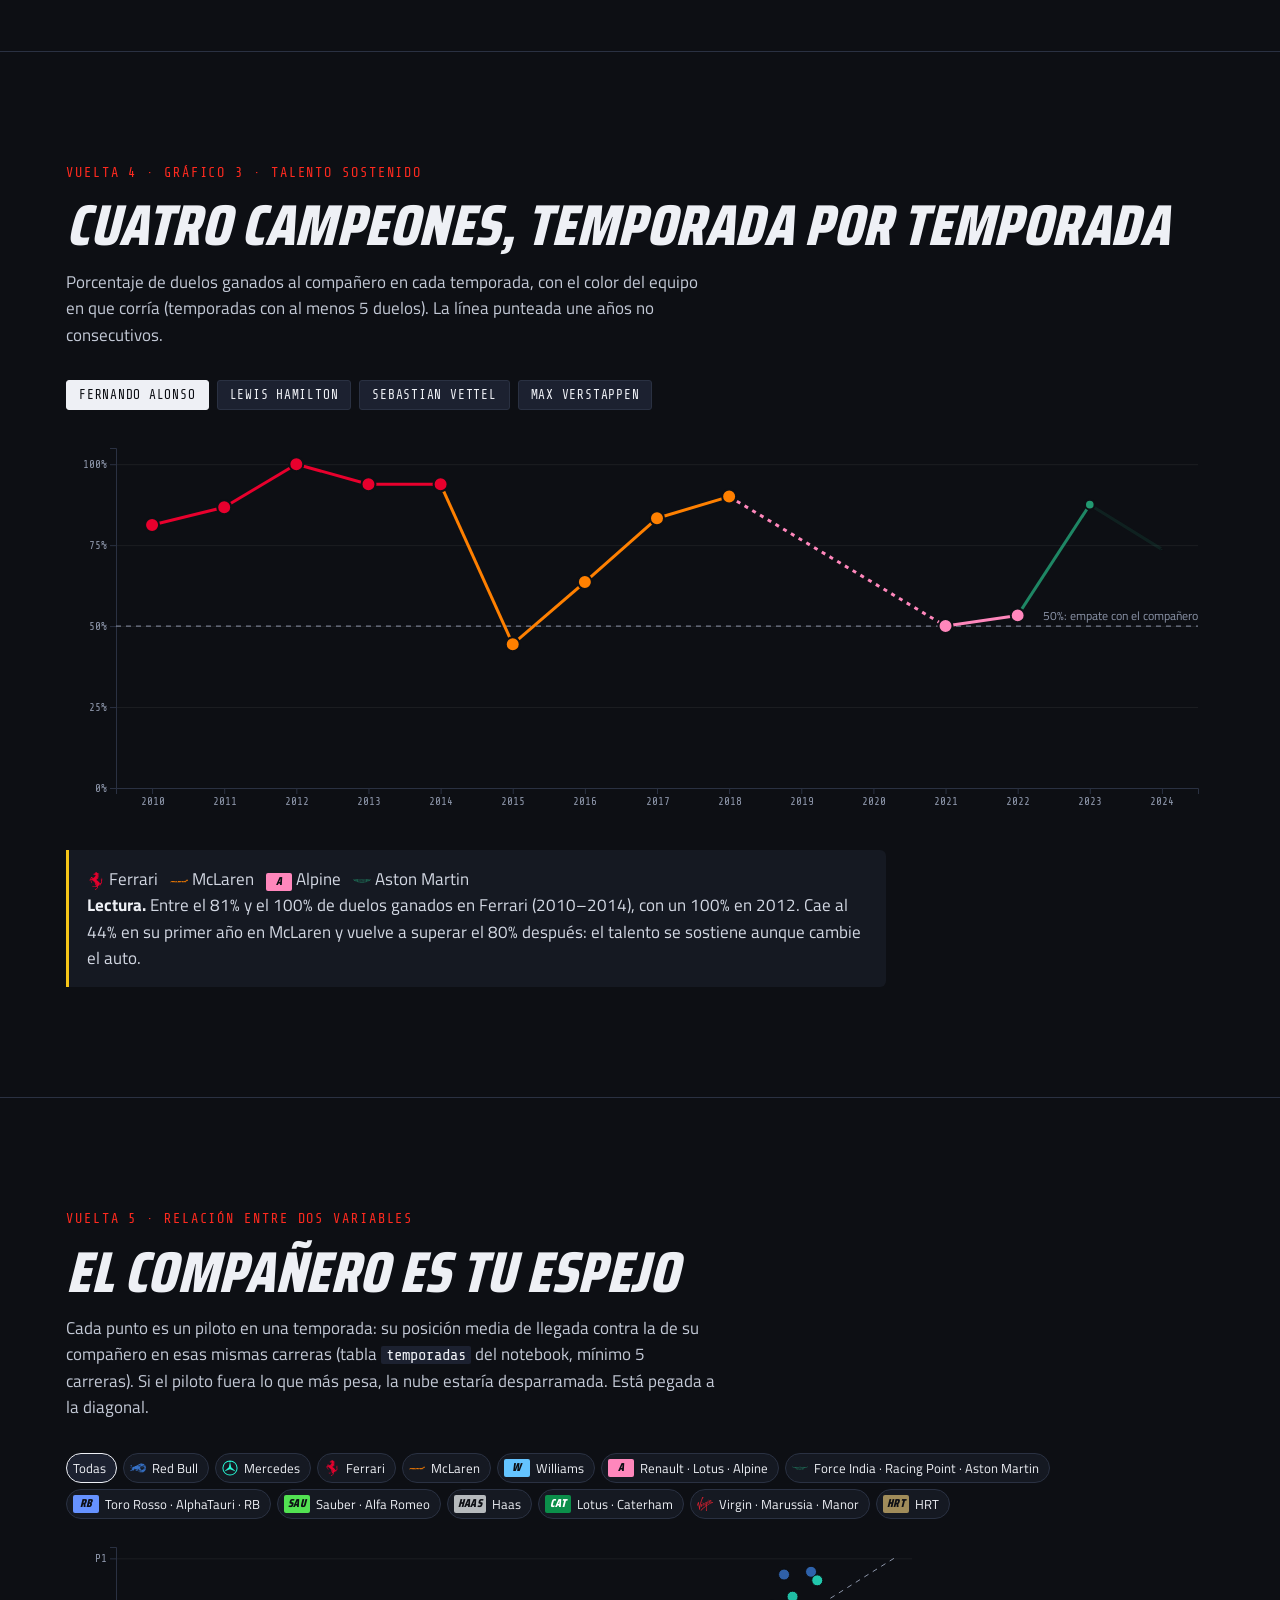
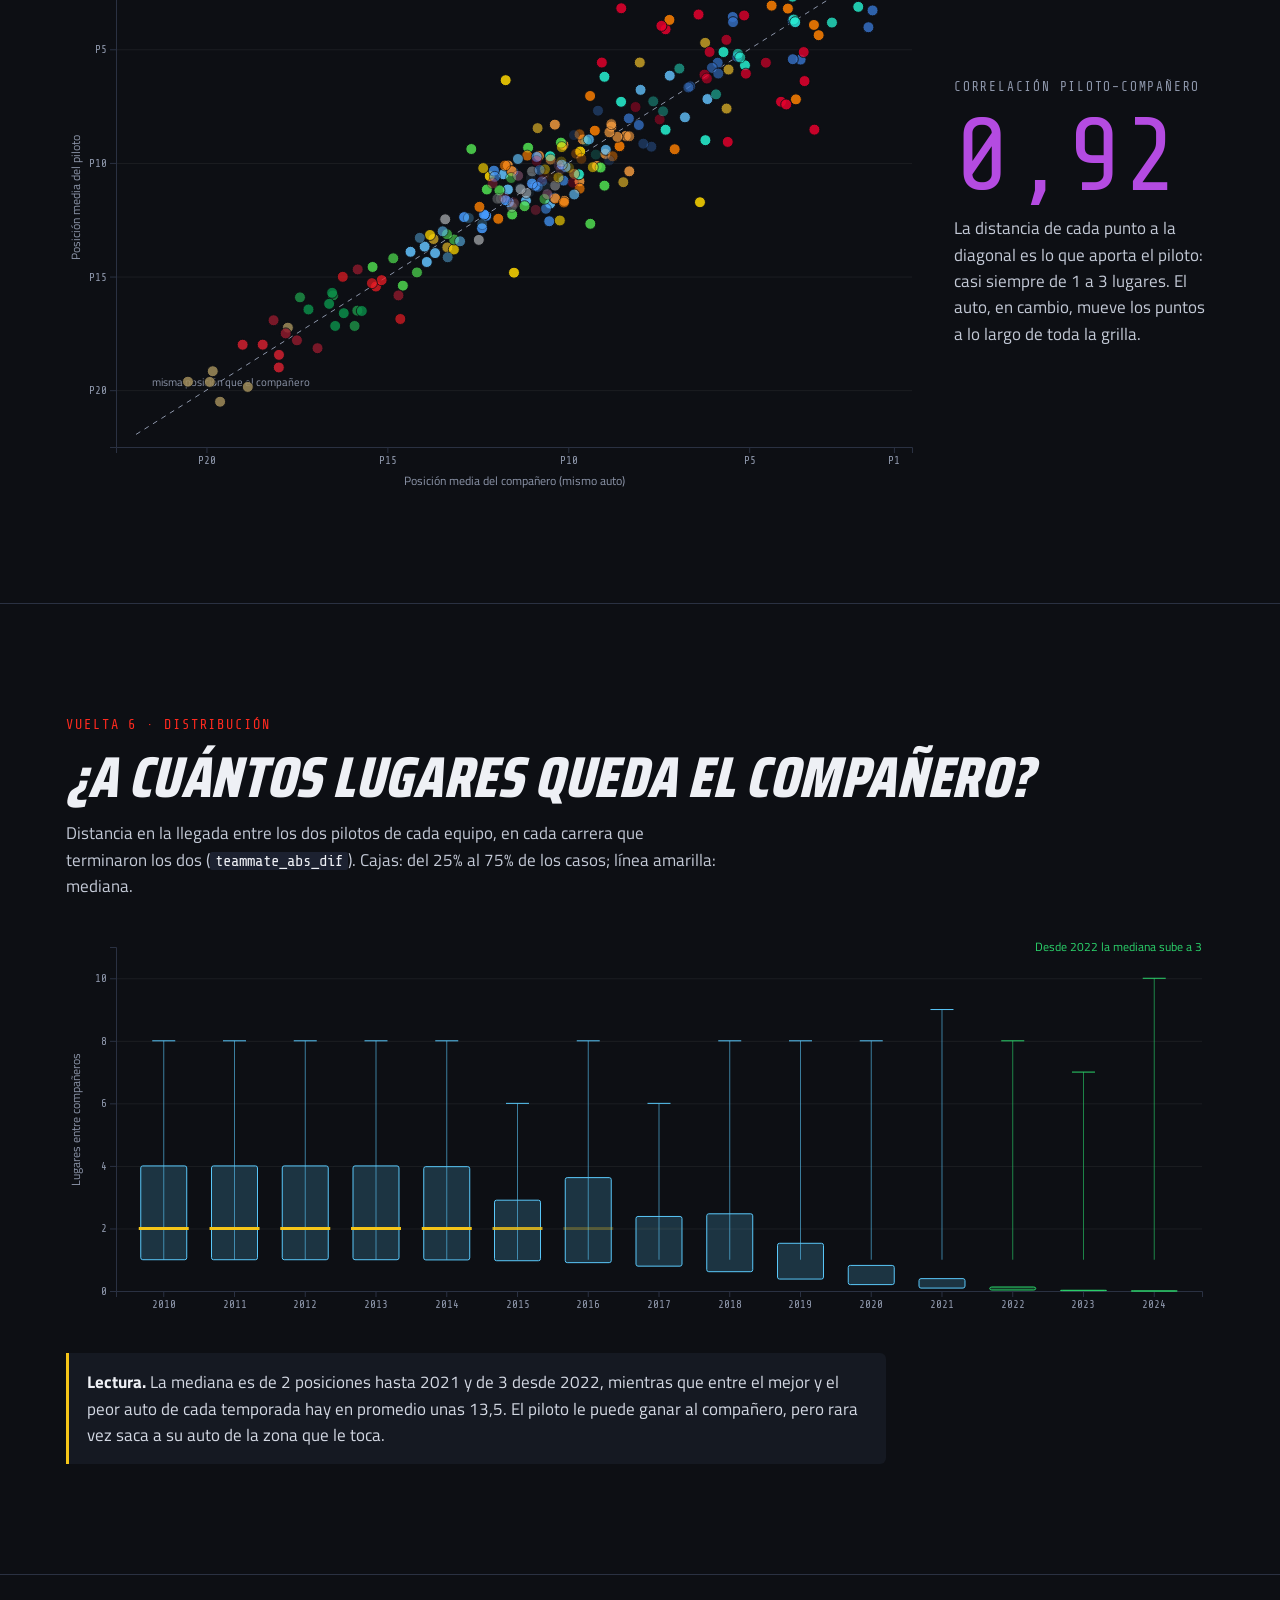
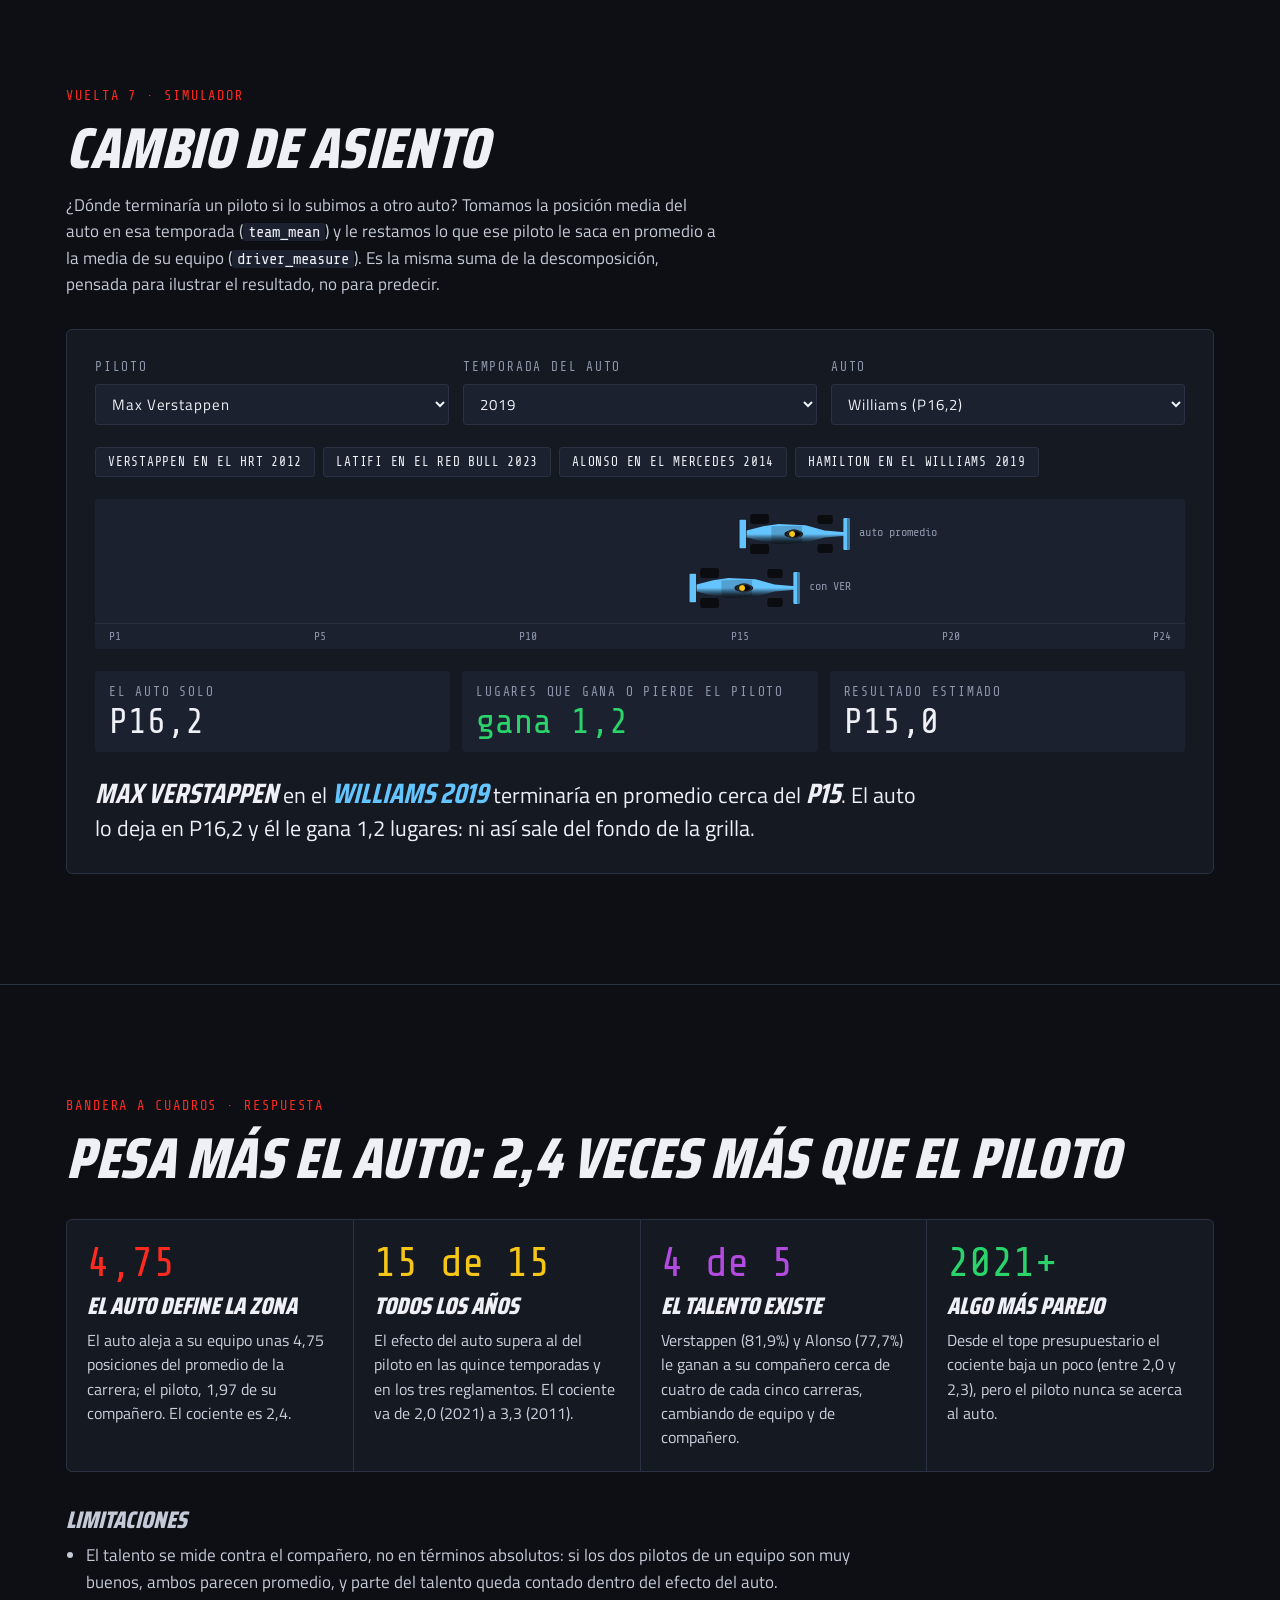
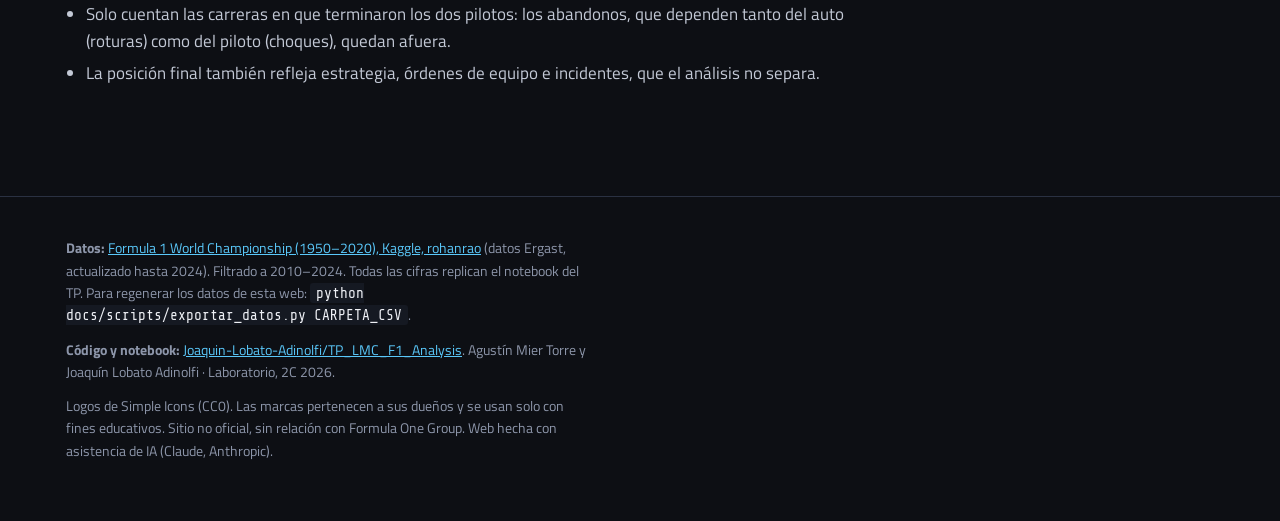
==== commit 6f4cc358: "Web: cálculos del notebook final, sección de trayectorias y sin marcas de provisorio Co-Authored-By:" ====
--- a/docs/index.html
+++ b/docs/index.html
@@ -31,8 +31,9 @@
     <nav aria-label="Secciones">
       <a href="#datos">Datos</a>
       <a href="#grilla">La grilla</a>
-      <a href="#peso">Peso del auto</a>
+      <a href="#peso">Auto vs piloto</a>
       <a href="#duelos">Duelos</a>
+      <a href="#trayectorias">Trayectorias</a>
       <a href="#espejo">Espejo</a>
       <a href="#brecha">Brecha</a>
       <a href="#simulador">Simulador</a>
@@ -48,11 +49,11 @@
   <div class="envoltura">
     <span class="etiqueta">TP Laboratorio · Fórmula 1 · Temporadas 2010–2024</span>
     <h1>¿Piloto<span class="o">o</span><br><span class="auto">auto?</span></h1>
-    <p class="bajada">Comparamos a cada piloto con su <b>compañero de equipo</b>, que maneja el mismo auto en la misma carrera. Lo que los separa es el piloto. Lo que separa a los equipos es el auto. Con 15 temporadas de datos, la cuenta da así:</p>
-    <div class="balanza" aria-label="El auto explica el 85,3% y el piloto el 14,7%">
-      <div class="fila-et"><span>Auto <span class="num" id="pct-auto">85,3%</span></span><span>Piloto <span class="num" id="pct-piloto">14,7%</span></span></div>
+    <p class="bajada">Comparamos a cada piloto con su <b>compañero de equipo</b>, que maneja el mismo auto en la misma carrera. Lo que los separa es el piloto. Lo que separa a los equipos es el auto. Con 15 temporadas de datos, la cuenta da así: <b>el auto pesa <span id="ratio-hero">2,4</span> veces más</b>.</p>
+    <div class="balanza" aria-label="El auto mueve 4,75 posiciones y el piloto 1,97">
+      <div class="fila-et"><span>Auto <span class="num" id="pct-auto">4,75</span> pos.</span><span>Piloto <span class="num" id="pct-piloto">1,97</span> pos.</span></div>
       <div class="pista-barra"><div class="seg-auto" id="seg-auto"></div><div class="seg-piloto"></div></div>
-      <p class="nota"><span class="provisorio">Provisorio</span> Porcentaje de la variación de posiciones dentro de cada carrera que explica la escudería, período completo (igual en clasificación y en carrera).</p>
+      <p class="nota">Efecto típico sobre la posición final: cuánto se aleja el equipo del promedio de la carrera (auto) y cuánto se aleja cada piloto de su compañero (piloto). Carreras en que terminaron los dos autos del equipo, 2010–2024.</p>
     </div>
     <div class="auto-hero" id="auto-hero" aria-hidden="true"><div class="estela"></div></div>
   </div>
@@ -66,12 +67,12 @@
     <div class="cabeza">
       <span class="vuelta">Vuelta 0 · Vuelta de formación: los datos</span>
       <h2>Antes de largar, revisamos el auto</h2>
-      <p>Así preparamos los datos en el notebook: qué tablas usamos del dataset de Kaggle, qué filtramos y con qué dos tablas vamos a hacer el análisis. Todo esto ya está cerrado en el notebook.</p>
+      <p>Así preparamos los datos en el notebook: qué tablas usamos del dataset de Kaggle, qué filtramos y con qué tablas hicimos el análisis.</p>
     </div>
 
     <div class="definiciones">
-      <div><span class="etiqueta">Qué llamamos "auto"</span><p>El rendimiento de la escudería en estos años, sin importar quién maneje: cómo terminan sus autos las carreras, posiciones y promedios por carrera. Sirve para comparar auto contra auto.</p></div>
-      <div><span class="etiqueta">Qué llamamos "talento"</span><p>Los resultados de cada piloto por sí solo. Después se combinan: compañero contra compañero con el mismo auto, qué pasa cuando cambia de equipo, y quién rinde más que lo que su auto "vale".</p></div>
+      <div><span class="etiqueta">Qué llamamos "auto"</span><p>El rendimiento de cada escudería en cada temporada, medido como la posición promedio de sus dos pilotos en cada carrera. Como el auto cambia de un año a otro, siempre se analiza por escudería y año. Sirve para comparar auto contra auto.</p></div>
+      <div><span class="etiqueta">Qué llamamos "talento"</span><p>El resultado de cada piloto frente a su compañero, que tiene el mismo auto: quién terminó adelante y por cuántos lugares. Después se mira cómo se sostiene cuando el piloto cambia de equipo o de compañero.</p></div>
     </div>
 
     <h3 class="sub">Seis tablas del dataset, filtradas a 2010–2024</h3>
@@ -92,7 +93,7 @@
       </div>
     </div>
 
-    <h3 class="sub" style="margin-top:56px">Las dos tablas finales del análisis</h3>
+    <h3 class="sub" style="margin-top:56px">Las tablas del análisis</h3>
     <div class="tablas-finales">
       <div class="tabla-final">
         <div class="tf-cab"><span class="mono">carreras_analisis</span><span class="etiqueta" id="tf-carreras"></span></div>
@@ -103,20 +104,20 @@
         </div>
         <ul class="razones">
           <li><b>positionOrder</b> en vez de <b>position</b>: es la única posición que está completa para todos los autos.</li>
-          <li><b>grid</b> se queda para medir lugares ganados o perdidos; <span class="mono">grid = 0</span> es largar desde boxes.</li>
+          <li><b>grid</b> se pensó para medir lugares ganados o perdidos, pero se descartó: las largadas desde boxes (<span class="mono">grid = 0</span>, 1% de los casos) complican la cuenta.</li>
           <li><b>points</b> sale porque el sistema de puntos no es lineal y cambió con los años.</li>
           <li>Los tiempos y la vuelta rápida salen porque están incompletos.</li>
         </ul>
       </div>
       <div class="tabla-final">
         <div class="tf-cab"><span class="mono">qualifying_analisis</span><span class="etiqueta" id="tf-quali"></span></div>
-        <p class="texto">Una fila por piloto en cada clasificación. Se analiza aparte y después se compara con la carrera.</p>
+        <p class="texto">Una fila por piloto en cada clasificación. Se preparó y se exploró, pero por tiempo y alcance el análisis final usa solo la carrera.</p>
         <div class="columnas">
           <span class="col si">qualifyId</span><span class="col si">raceId</span><span class="col si nueva">year</span><span class="col si">driverId</span><span class="col si nueva">driverName</span><span class="col si">constructorId</span><span class="col si nueva">constructorName</span><span class="col si">position</span><span class="col si">q1</span><span class="col si">q2</span><span class="col si">q3</span>
           <span class="col no">number</span>
         </div>
         <ul class="razones">
-          <li><b>position</b> es el puesto de clasificación, sin penalizaciones. Puede diferir de <b>grid</b>, y esa diferencia también se puede analizar.</li>
+          <li><b>position</b> es el puesto de clasificación, sin penalizaciones. Puede diferir de <b>grid</b>: queda como posible extensión del trabajo.</li>
           <li>Se agregan año, nombre del piloto y escudería para no tener que cruzar tablas a cada paso.</li>
         </ul>
       </div>
@@ -142,19 +143,13 @@
   </div>
 </section>
 
-<div class="aviso-provisorio">
-  <div class="envoltura">
-    <span class="provisorio">Provisorio</span>
-    <p>Desde acá, los resultados salen de un análisis exploratorio previo. Joaquín está rehaciendo esa parte del notebook (comparación entre compañeros y peso del auto), así que estos números pueden cambiar cuando esté terminada.</p>
-  </div>
-</div>
 
 <section class="bloque" id="grilla">
   <div class="envoltura">
     <div class="cabeza">
-      <span class="vuelta">Vuelta 1 · La grilla temporada por temporada</span> <span class="provisorio">Provisorio</span>
-      <h2>Los compañeros largan pegados</h2>
-      <p>Cada fila es un piloto, ordenado por su posición media en clasificación durante la temporada (mínimo 8 carreras con el mismo equipo). Mirá cómo los dos autos de cada escudería aparecen casi siempre uno al lado del otro, y cómo los equipos suben y bajan en bloque cuando cambia el reglamento. Tocá Play.</p>
+      <span class="vuelta">Vuelta 1 · La grilla temporada por temporada</span>
+      <h2>Los compañeros llegan pegados</h2>
+      <p>Cada fila es un piloto, ordenado por su posición media de llegada durante la temporada, contando solo las carreras en que terminaron los dos autos de su equipo (mínimo 5). Mirá cómo los dos autos de cada escudería aparecen casi siempre uno al lado del otro, y cómo los equipos suben y bajan en bloque cuando cambia el reglamento. Tocá Play.</p>
     </div>
     <div class="controles">
       <button class="boton rojo" id="play" type="button">▶ Play 2010 → 2024</button>
@@ -174,22 +169,22 @@
 <section class="bloque" id="peso">
   <div class="envoltura">
     <div class="cabeza">
-      <span class="vuelta">Vuelta 2 · Gráfico 1 · Evolución temporal</span> <span class="provisorio">Provisorio</span>
-      <h2>¿Cuánto explica el auto, año por año?</h2>
-      <p>Descomponemos la variación de posiciones de cada carrera en dos partes, como en un ANOVA: la distancia entre escuderías (auto) y la distancia entre compañeros (piloto). Si los equipos no importaran, el auto explicaría igual un 47% por puro azar.</p>
-    </div>
-    <div class="leyenda-graf"><span><i style="background:var(--celeste)"></i>Clasificación</span><span><i style="background:var(--amarillo)"></i>Carrera (autos que terminaron)</span><span><i style="background:var(--niebla);height:0;border-top:2px dashed var(--niebla)"></i>Esperado por azar (≈47%)</span></div>
+      <span class="vuelta">Vuelta 2 · Gráfico 1 · Evolución temporal</span>
+      <h2>¿Cuánto mueve el auto y cuánto el piloto, año por año?</h2>
+      <p>En cada carrera separamos la posición de cada piloto en tres partes: <b>posición = promedio de la carrera − aporte del auto − aporte del piloto</b>. El auto es cuánto se aleja su equipo del promedio de la carrera; el piloto, cuánto se aleja de la media de su equipo. Las dos están en posiciones, así que se pueden comparar: el gráfico muestra su tamaño típico (raíz del promedio de los cuadrados, como un desvío estándar).</p>
+    </div>
+    <div class="leyenda-graf"><span><i style="background:var(--rojo-luz)"></i>Efecto del auto</span><span><i style="background:var(--celeste)"></i>Efecto del piloto</span></div>
     <div class="grafico" id="g-peso"></div>
-    <p class="lectura"><b>Lectura.</b> Ningún año baja del 70%. El pico de 2011 coincide con el dominio de Red Bull. Desde 2021, con el tope presupuestario y el reglamento de efecto suelo, los autos quedaron más parejos y el piloto pesa más: en la clasificación de 2023 llega casi al 30%.</p>
+    <p class="lectura" id="lectura-peso"></p>
   </div>
 </section>
 
 <section class="bloque" id="duelos">
   <div class="envoltura">
     <div class="cabeza">
-      <span class="vuelta">Vuelta 3 · Gráfico 2 · Comparación entre categorías</span> <span class="provisorio">Provisorio</span>
-      <h2>Duelos de clasificación</h2>
-      <p>Con el mismo auto, quién sale adelante del compañero es la medida más directa del talento. Porcentaje de clasificaciones ganadas al compañero, pilotos con al menos 50 duelos. Los logos muestran por qué equipos pasó cada uno.</p>
+      <span class="vuelta">Vuelta 3 · Gráfico 2 · Comparación entre categorías</span>
+      <h2>Duelos contra el compañero</h2>
+      <p>Con el mismo auto, quién termina adelante del compañero es la medida más directa del talento. Porcentaje de carreras ganadas al compañero (cuando terminaron los dos), pilotos con al menos 33 duelos, la mediana. Los logos muestran por qué equipos pasó cada uno.</p>
     </div>
     <div class="controles" role="group" aria-label="Filtrar duelos">
       <button class="boton" type="button" data-duelos="top" aria-pressed="true">Los 15 que más ganan</button>
@@ -197,23 +192,36 @@
       <button class="boton" type="button" data-duelos="todos" aria-pressed="false">Los 39 pilotos</button>
     </div>
     <div class="duelos" id="lista-duelos"></div>
-    <p class="lectura"><b>Lectura.</b> Verstappen, Russell y Alonso le ganan a su compañero 3 de cada 4 veces, en distintos equipos y contra distintos compañeros: el talento existe y es persistente. Ojo con Timo Glock: su porcentaje alto se explica en parte porque sus compañeros en Virgin y Marussia eran debutantes.</p>
+    <p class="lectura" id="lectura-duelos"></p>
+  </div>
+</section>
+
+<section class="bloque" id="trayectorias">
+  <div class="envoltura">
+    <div class="cabeza">
+      <span class="vuelta">Vuelta 4 · Gráfico 3 · Talento sostenido</span>
+      <h2>Cuatro campeones, temporada por temporada</h2>
+      <p>Porcentaje de duelos ganados al compañero en cada temporada, con el color del equipo en que corría (temporadas con al menos 5 duelos). La línea punteada une años no consecutivos.</p>
+    </div>
+    <div class="controles" id="tray-pilotos" role="group" aria-label="Elegir piloto"></div>
+    <div class="grafico" id="g-tray"></div>
+    <p class="lectura" id="lectura-tray"></p>
   </div>
 </section>
 
 <section class="bloque" id="espejo">
   <div class="envoltura">
     <div class="cabeza">
-      <span class="vuelta">Vuelta 4 · Gráfico 3 · Relación entre dos variables</span> <span class="provisorio">Provisorio</span>
+      <span class="vuelta">Vuelta 5 · Relación entre dos variables</span>
       <h2>El compañero es tu espejo</h2>
-      <p>Cada punto es un piloto en una temporada: su posición media en clasificación contra la de su compañero. Si el piloto fuera lo que más pesa, la nube estaría desparramada. Está pegada a la diagonal.</p>
+      <p>Cada punto es un piloto en una temporada: su posición media de llegada contra la de su compañero en esas mismas carreras (tabla <span class="mono">temporadas</span> del notebook, mínimo 5 carreras). Si el piloto fuera lo que más pesa, la nube estaría desparramada. Está pegada a la diagonal.</p>
     </div>
     <div class="filtros-equipo" id="filtros-equipo" role="group" aria-label="Resaltar escudería"></div>
     <div class="dispersion-layout">
       <div class="grafico" id="g-dispersion"></div>
       <div style="display:grid;gap:12px">
         <span class="etiqueta">Correlación piloto–compañero</span>
-        <div class="r-grande" id="r-grande">0,91</div>
+        <div class="r-grande" id="r-grande">0,92</div>
         <p style="color:#c3c9d6">La distancia de cada punto a la diagonal es lo que aporta el piloto: casi siempre de 1 a 3 lugares. El auto, en cambio, mueve los puntos a lo largo de toda la grilla.</p>
       </div>
     </div>
@@ -223,21 +231,21 @@
 <section class="bloque" id="brecha">
   <div class="envoltura">
     <div class="cabeza">
-      <span class="vuelta">Vuelta 5 · Gráfico 4 · Distribución</span> <span class="provisorio">Provisorio</span>
+      <span class="vuelta">Vuelta 6 · Distribución</span>
       <h2>¿A cuántos lugares queda el compañero?</h2>
-      <p>Distancia en la grilla entre los dos pilotos de cada equipo, en cada clasificación. Cajas: del 25% al 75% de los casos; línea amarilla: mediana.</p>
+      <p>Distancia en la llegada entre los dos pilotos de cada equipo, en cada carrera que terminaron los dos (<span class="mono">teammate_abs_dif</span>). Cajas: del 25% al 75% de los casos; línea amarilla: mediana.</p>
     </div>
     <div class="grafico" id="g-brecha"></div>
-    <p class="lectura"><b>Lectura.</b> La mediana es de 2 posiciones hasta 2020 y de 3 desde 2021, en una grilla donde del primero al último hay unas 19. El piloto le puede ganar al compañero, pero rara vez saca a su auto de la zona que le toca.</p>
+    <p class="lectura"><b>Lectura.</b> La mediana es de 2 posiciones hasta 2021 y de 3 desde 2022, mientras que entre el mejor y el peor auto de cada temporada hay en promedio unas 13,5. El piloto le puede ganar al compañero, pero rara vez saca a su auto de la zona que le toca.</p>
   </div>
 </section>
 
 <section class="bloque" id="simulador">
   <div class="envoltura">
     <div class="cabeza">
-      <span class="vuelta">Vuelta 6 · Simulador</span> <span class="provisorio">Provisorio</span>
+      <span class="vuelta">Vuelta 7 · Simulador</span>
       <h2>Cambio de asiento</h2>
-      <p>¿Dónde clasificaría un piloto si lo subimos a otro auto? Tomamos la posición media del auto en esa temporada y le sumamos lo que ese piloto le saca (o le cede) en promedio a sus compañeros. Es un modelo aditivo simple, pensado para ilustrar el resultado, no para predecir.</p>
+      <p>¿Dónde terminaría un piloto si lo subimos a otro auto? Tomamos la posición media del auto en esa temporada (<span class="mono">team_mean</span>) y le restamos lo que ese piloto le saca en promedio a la media de su equipo (<span class="mono">driver_measure</span>). Es la misma suma de la descomposición, pensada para ilustrar el resultado, no para predecir.</p>
     </div>
     <div class="simulador">
       <div class="sim-controles">
@@ -264,21 +272,21 @@
 <section class="bloque" id="veredicto">
   <div class="envoltura">
     <div class="cabeza">
-      <span class="vuelta">Bandera a cuadros · Respuesta</span> <span class="provisorio">Provisorio</span>
-      <h2>Por ahora, pesa más el auto</h2>
+      <span class="vuelta">Bandera a cuadros · Respuesta</span>
+      <h2>Pesa más el auto: 2,4 veces más que el piloto</h2>
     </div>
     <div class="hallazgos">
-      <div><span class="cifra" style="color:var(--rojo-luz)">85%</span><h3>El auto define la zona</h3><p>La escudería explica cerca del 85% de la variación de posiciones dentro de cada carrera, en clasificación y en carrera. Ningún año baja del 70%.</p></div>
-      <div><span class="cifra" style="color:var(--amarillo)">3 de 4</span><h3>El talento existe</h3><p>Verstappen, Alonso o Russell le ganan la clasificación a su compañero 3 de cada 4 veces, cambiando de equipo y de compañero.</p></div>
-      <div><span class="cifra" style="color:var(--morado)">0,91</span><h3>Pero mueve poco</h3><p>La posición media de un piloto y la de su compañero tienen una correlación de 0,91. La brecha típica entre compañeros es de 2 o 3 lugares.</p></div>
-      <div><span class="cifra" style="color:var(--verde)">2021+</span><h3>El balance cambia</h3><p>Con el tope presupuestario y el reglamento 2022 los autos quedaron más parejos y el piloto ganó peso: en la clasificación de 2023 llegó al 30%.</p></div>
+      <div><span class="cifra" style="color:var(--rojo-luz)">4,75</span><h3>El auto define la zona</h3><p>El auto aleja a su equipo unas 4,75 posiciones del promedio de la carrera; el piloto, 1,97 de su compañero. El cociente es 2,4.</p></div>
+      <div><span class="cifra" style="color:var(--amarillo)">15 de 15</span><h3>Todos los años</h3><p>El efecto del auto supera al del piloto en las quince temporadas y en los tres reglamentos. El cociente va de 2,0 (2021) a 3,3 (2011).</p></div>
+      <div><span class="cifra" style="color:var(--morado)">4 de 5</span><h3>El talento existe</h3><p>Verstappen (81,9%) y Alonso (77,7%) le ganan a su compañero cerca de cuatro de cada cinco carreras, cambiando de equipo y de compañero.</p></div>
+      <div><span class="cifra" style="color:var(--verde)">2021+</span><h3>Algo más parejo</h3><p>Desde el tope presupuestario el cociente baja un poco (entre 2,0 y 2,3), pero el piloto nunca se acerca al auto.</p></div>
     </div>
     <div class="limites">
       <h3>Limitaciones</h3>
       <ul>
-        <li>El "auto" incluye todo lo que comparten los compañeros: auto, estrategia, equipo técnico, y también que los mejores pilotos suelen ir a los mejores autos. Por eso el 85% es una cota superior del efecto del auto.</li>
-        <li>Ganarle a un compañero débil es más fácil que a uno fuerte: el porcentaje de duelos depende de con quién compartió equipo cada piloto.</li>
-        <li>En carrera dejamos afuera los abandonos, que dependen tanto del auto (roturas) como del piloto (choques).</li>
+        <li>El talento se mide contra el compañero, no en términos absolutos: si los dos pilotos de un equipo son muy buenos, ambos parecen promedio, y parte del talento queda contado dentro del efecto del auto.</li>
+        <li>Solo cuentan las carreras en que terminaron los dos pilotos: los abandonos, que dependen tanto del auto (roturas) como del piloto (choques), quedan afuera.</li>
+        <li>La posición final también refleja estrategia, órdenes de equipo e incidentes, que el análisis no separa.</li>
       </ul>
     </div>
   </div>
@@ -287,7 +295,7 @@
 
 <footer>
   <div class="envoltura">
-    <p><b>Datos:</b> <a href="https://www.kaggle.com/datasets/rohanrao/formula-1-world-championship-1950-2020" target="_blank" rel="noopener">Formula 1 World Championship (1950–2020), Kaggle, rohanrao</a> (datos Ergast, actualizado hasta 2024). Filtrado a 2010–2024. La vuelta 0 replica el notebook actual; las secciones marcadas como provisorias salen de un análisis exploratorio previo y se van a actualizar con el notebook final. Para regenerar los datos de esta web: <code>python docs/scripts/exportar_datos.py CARPETA_CSV</code>.</p>
+    <p><b>Datos:</b> <a href="https://www.kaggle.com/datasets/rohanrao/formula-1-world-championship-1950-2020" target="_blank" rel="noopener">Formula 1 World Championship (1950–2020), Kaggle, rohanrao</a> (datos Ergast, actualizado hasta 2024). Filtrado a 2010–2024. Todas las cifras replican el notebook del TP. Para regenerar los datos de esta web: <code>python docs/scripts/exportar_datos.py CARPETA_CSV</code>.</p>
     <p><b>Código y notebook:</b> <a href="https://github.com/Joaquin-Lobato-Adinolfi/TP_LMC_F1_Analysis" target="_blank" rel="noopener">Joaquin-Lobato-Adinolfi/TP_LMC_F1_Analysis</a>. Agustín Mier Torre y Joaquín Lobato Adinolfi · Laboratorio, 2C 2026.</p>
     <p>Logos de Simple Icons (CC0). Las marcas pertenecen a sus dueños y se usan solo con fines educativos. Sitio no oficial, sin relación con Formula One Group. Web hecha con asistencia de IA (Claude, Anthropic).</p>
   </div>
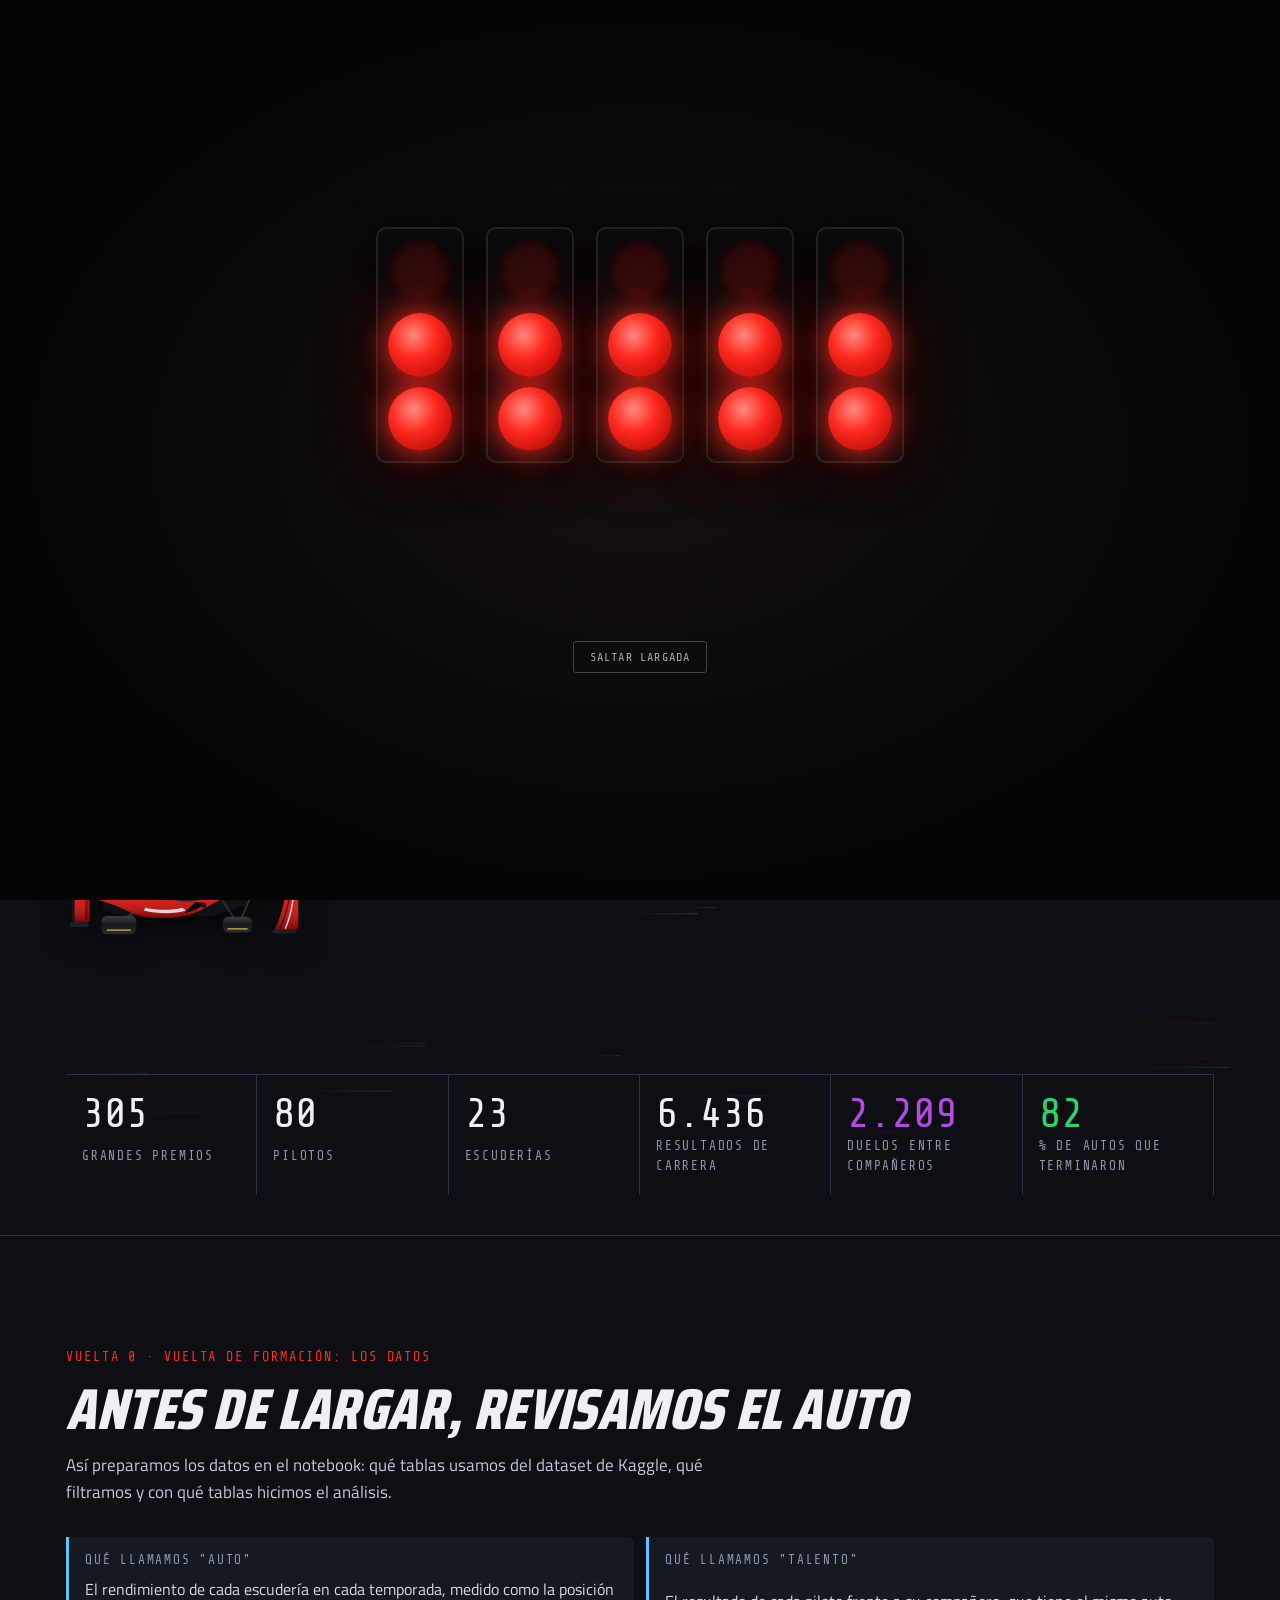
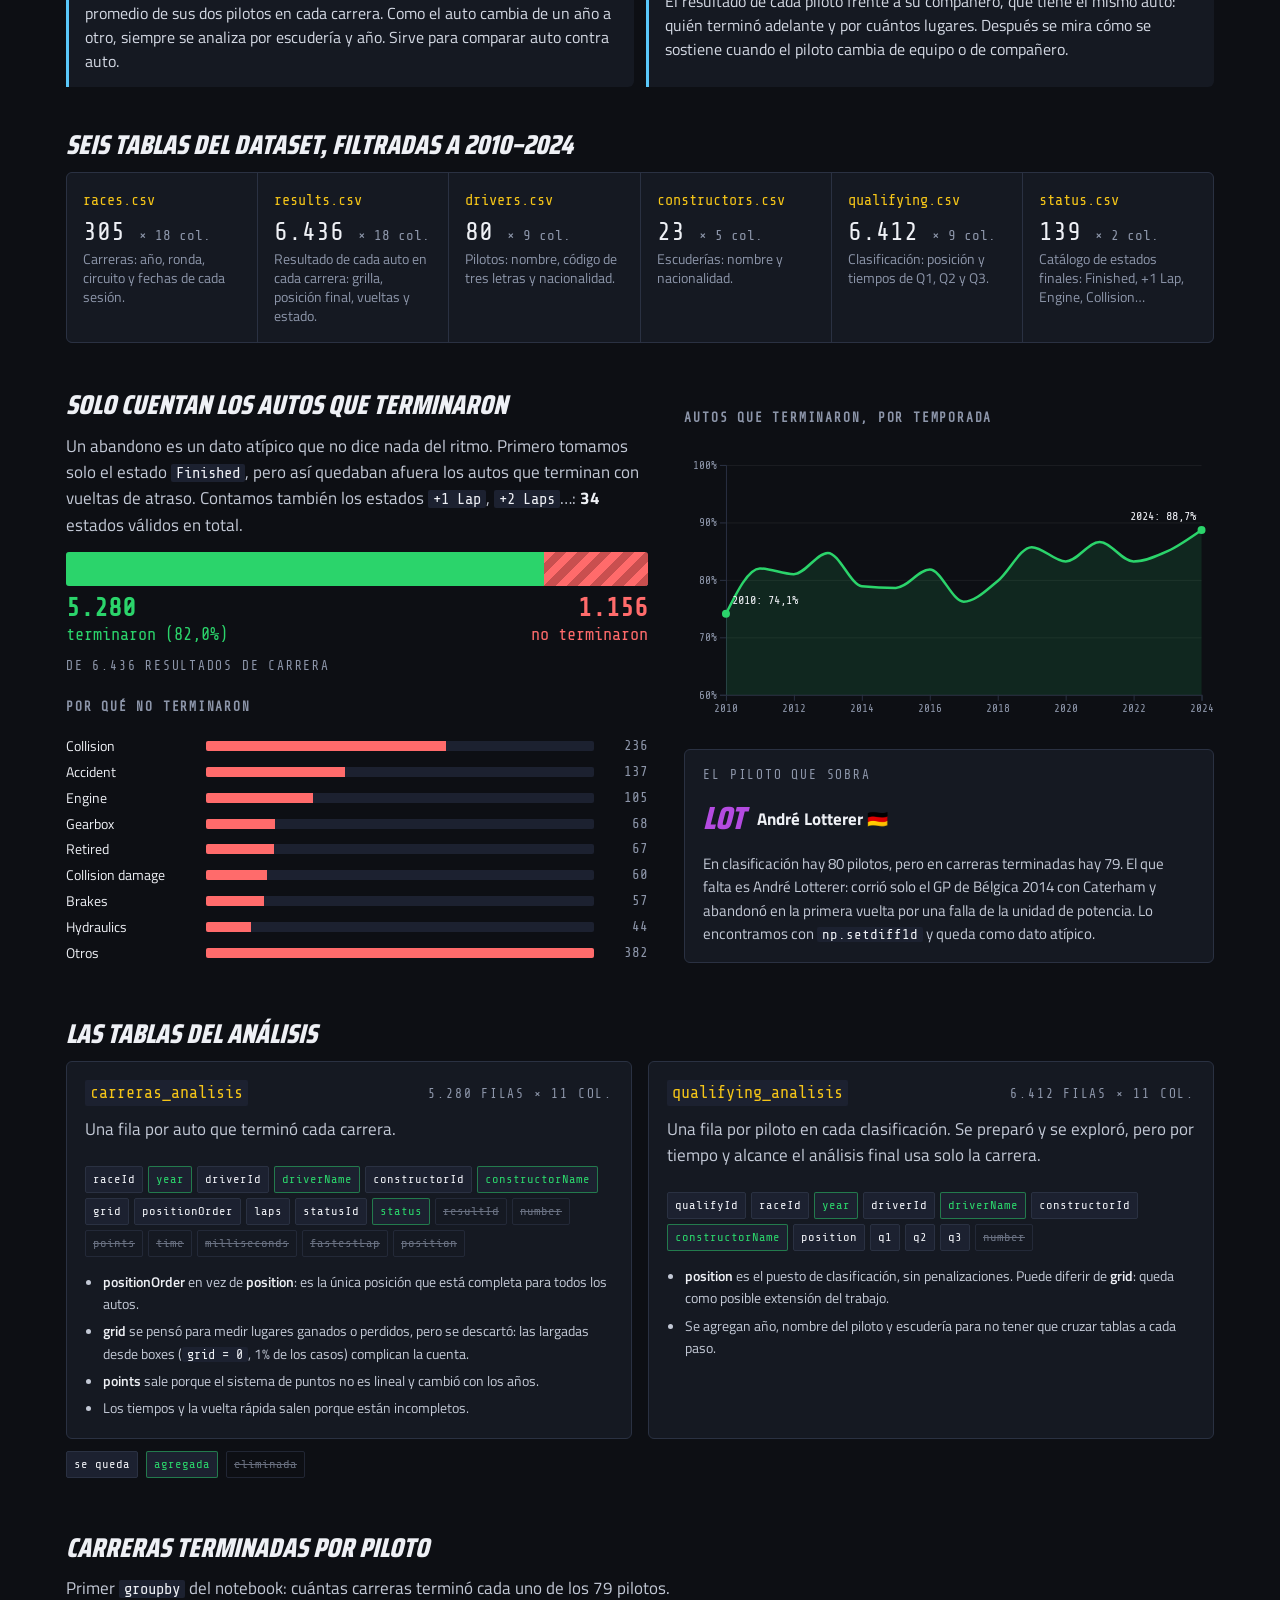
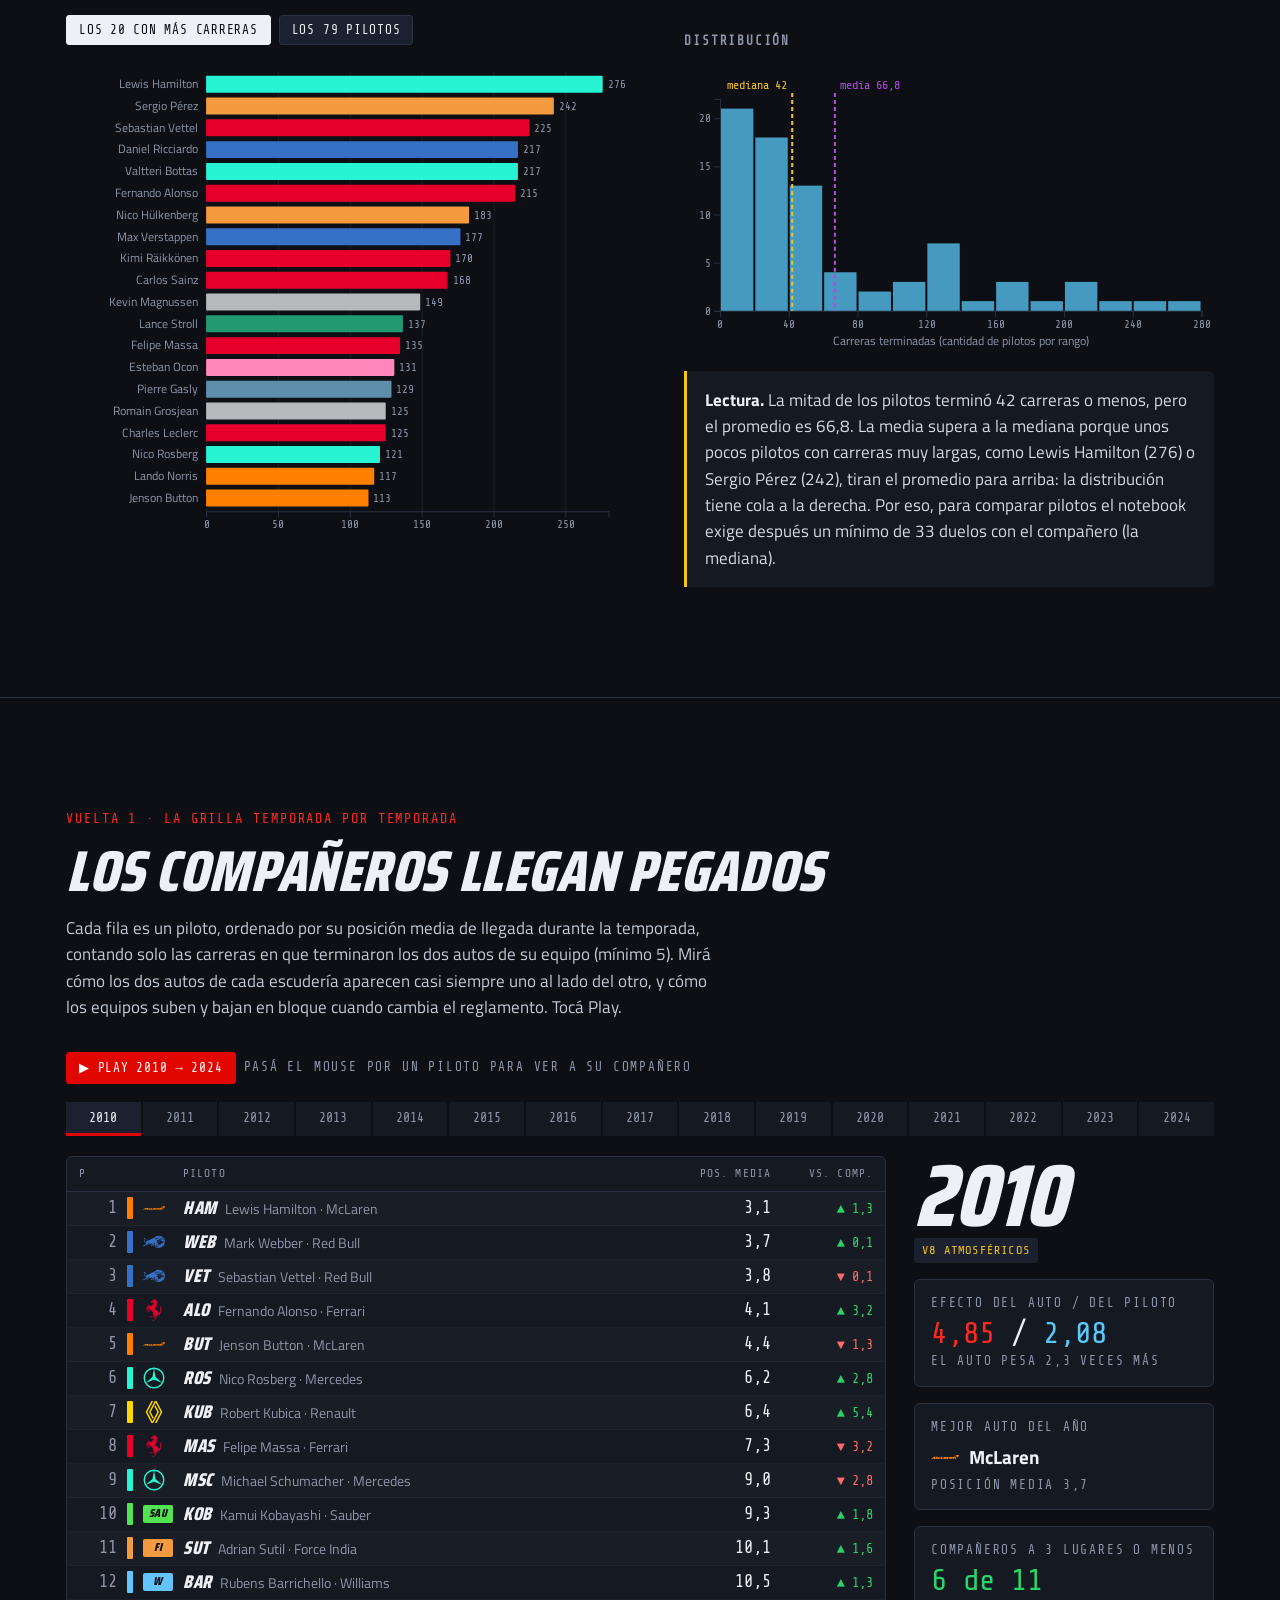
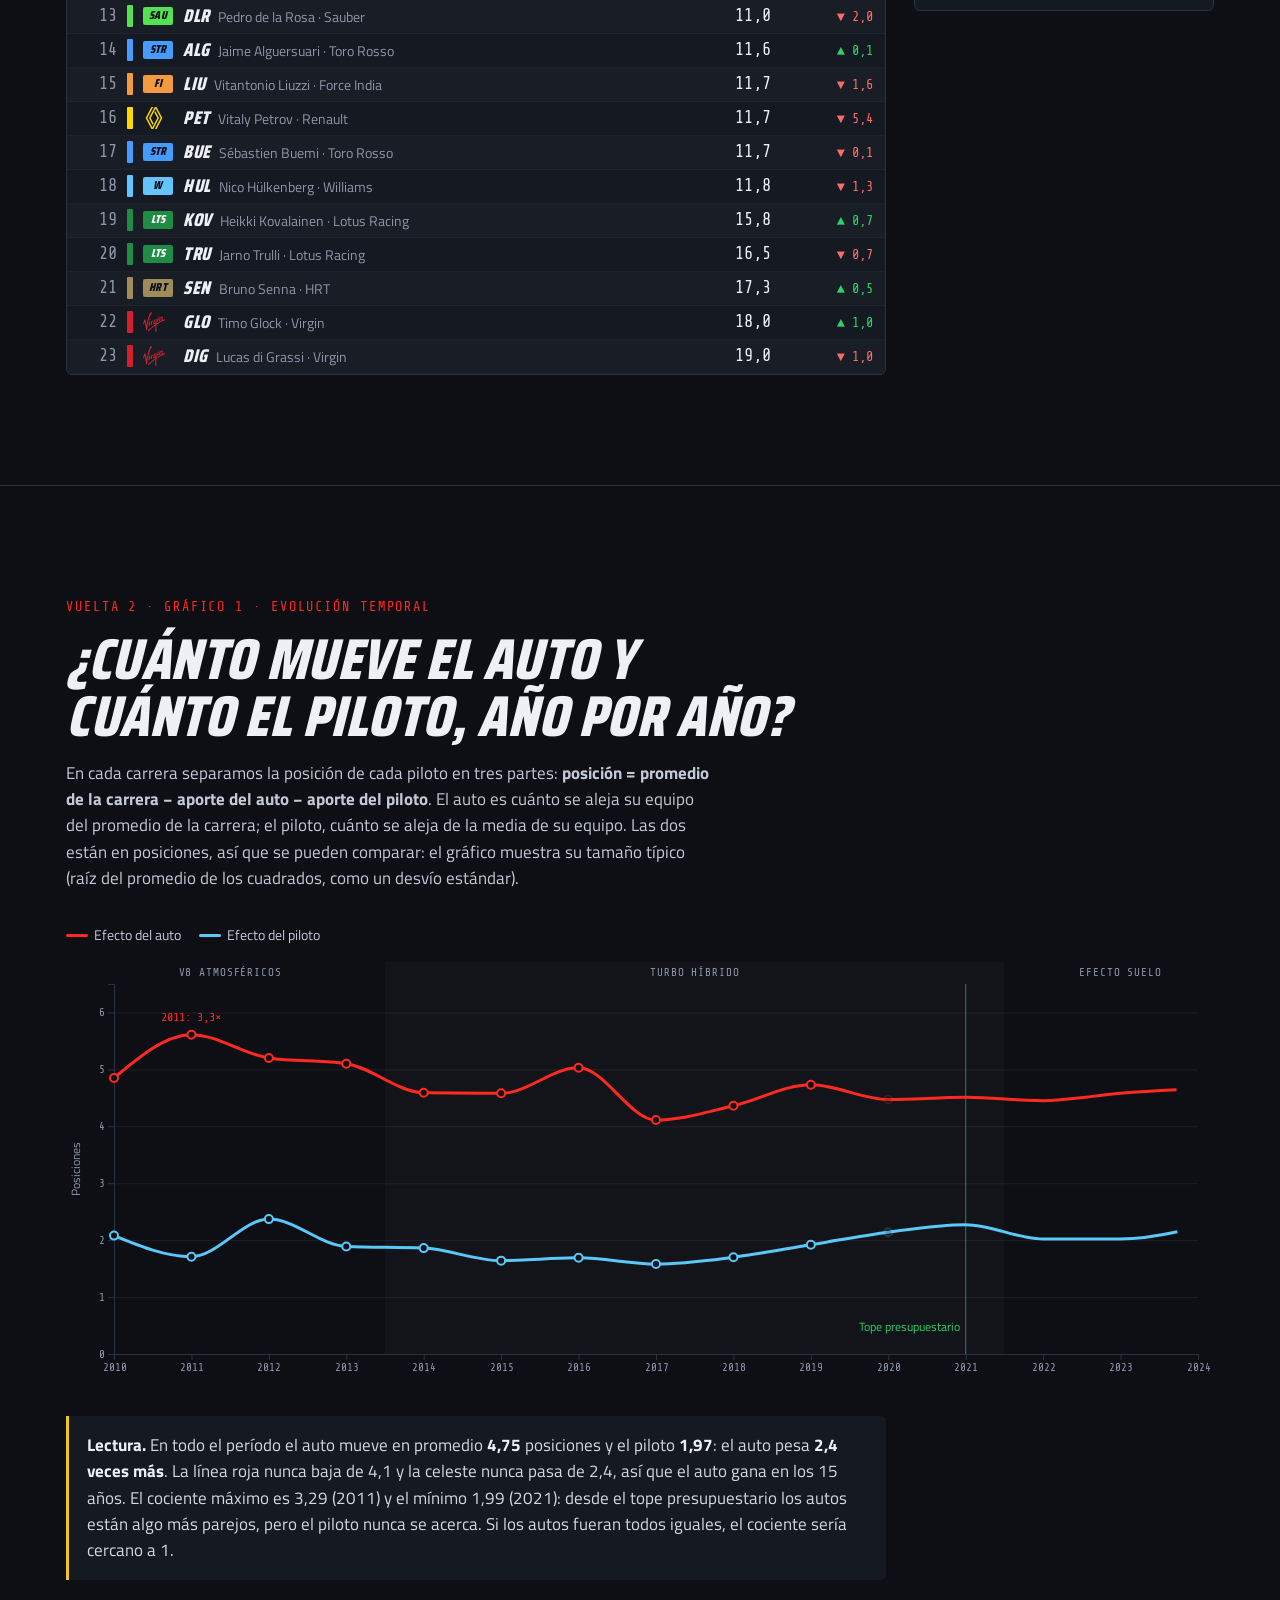
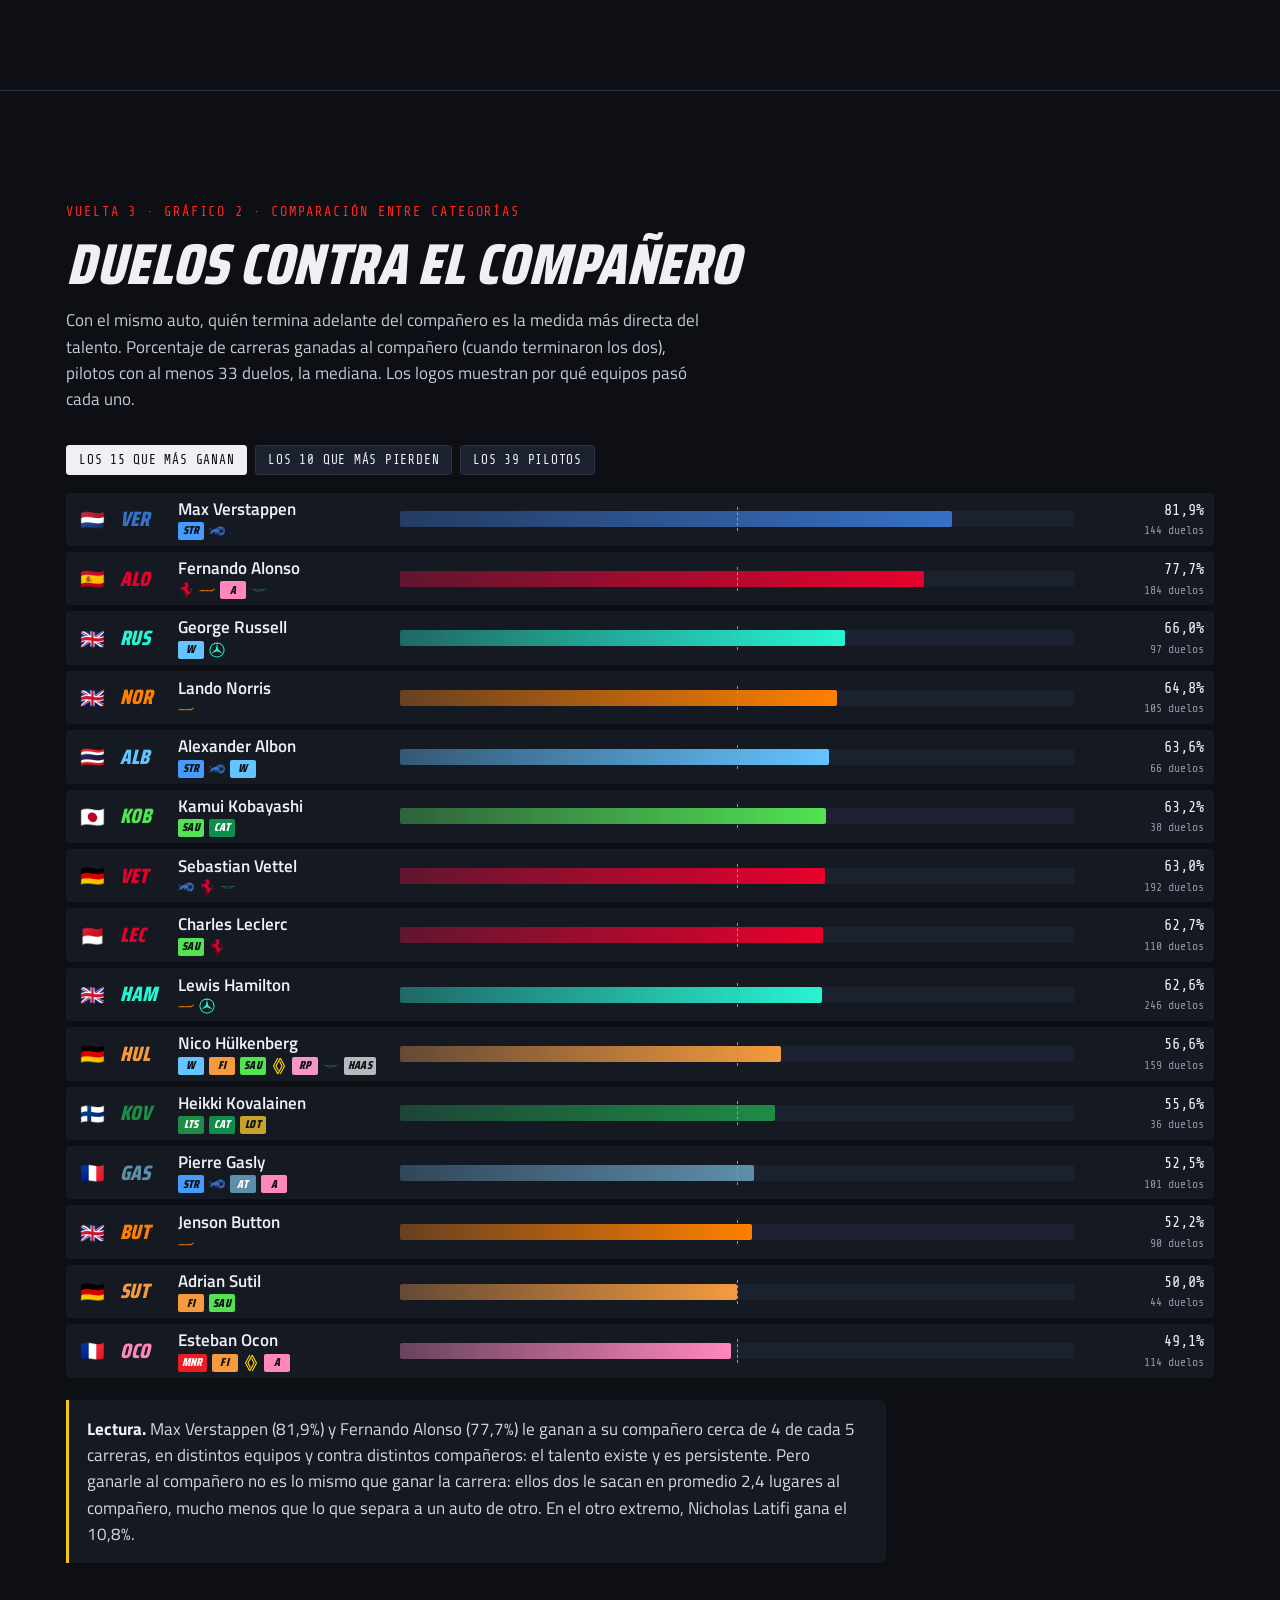
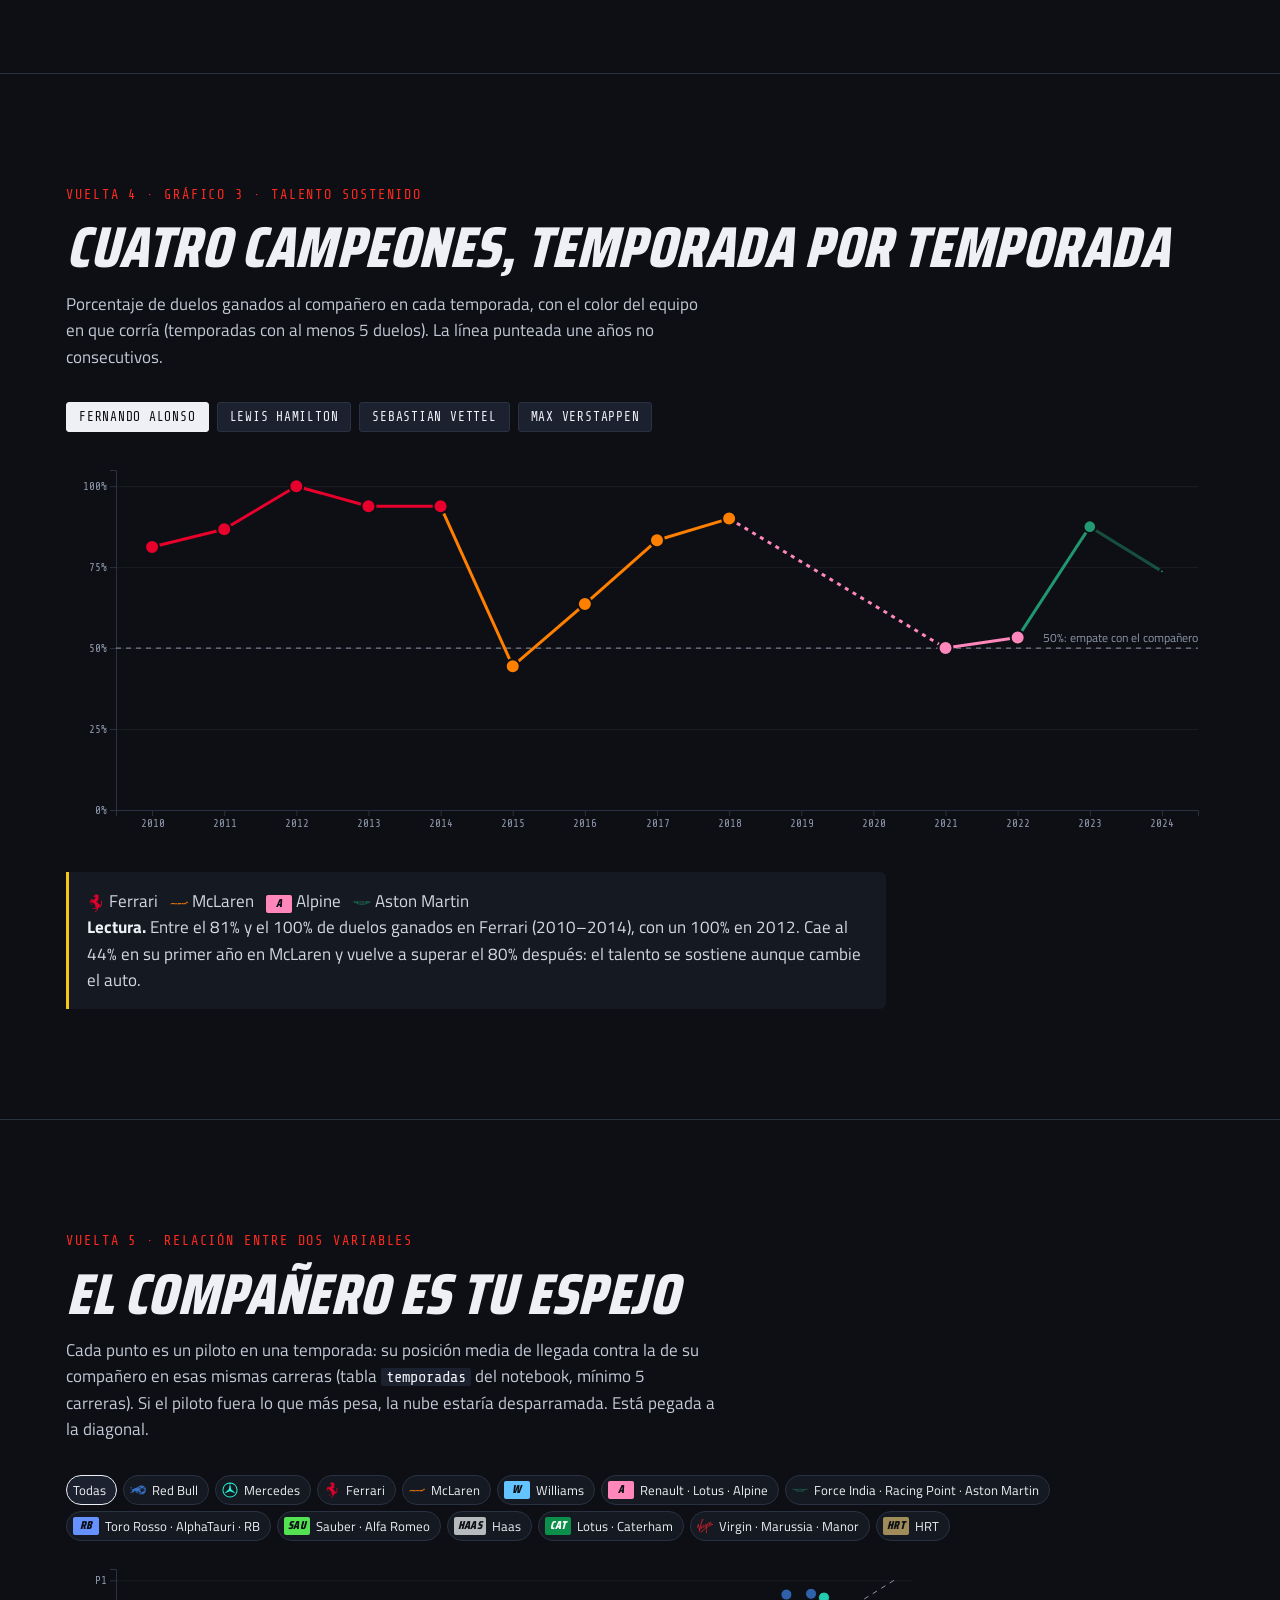
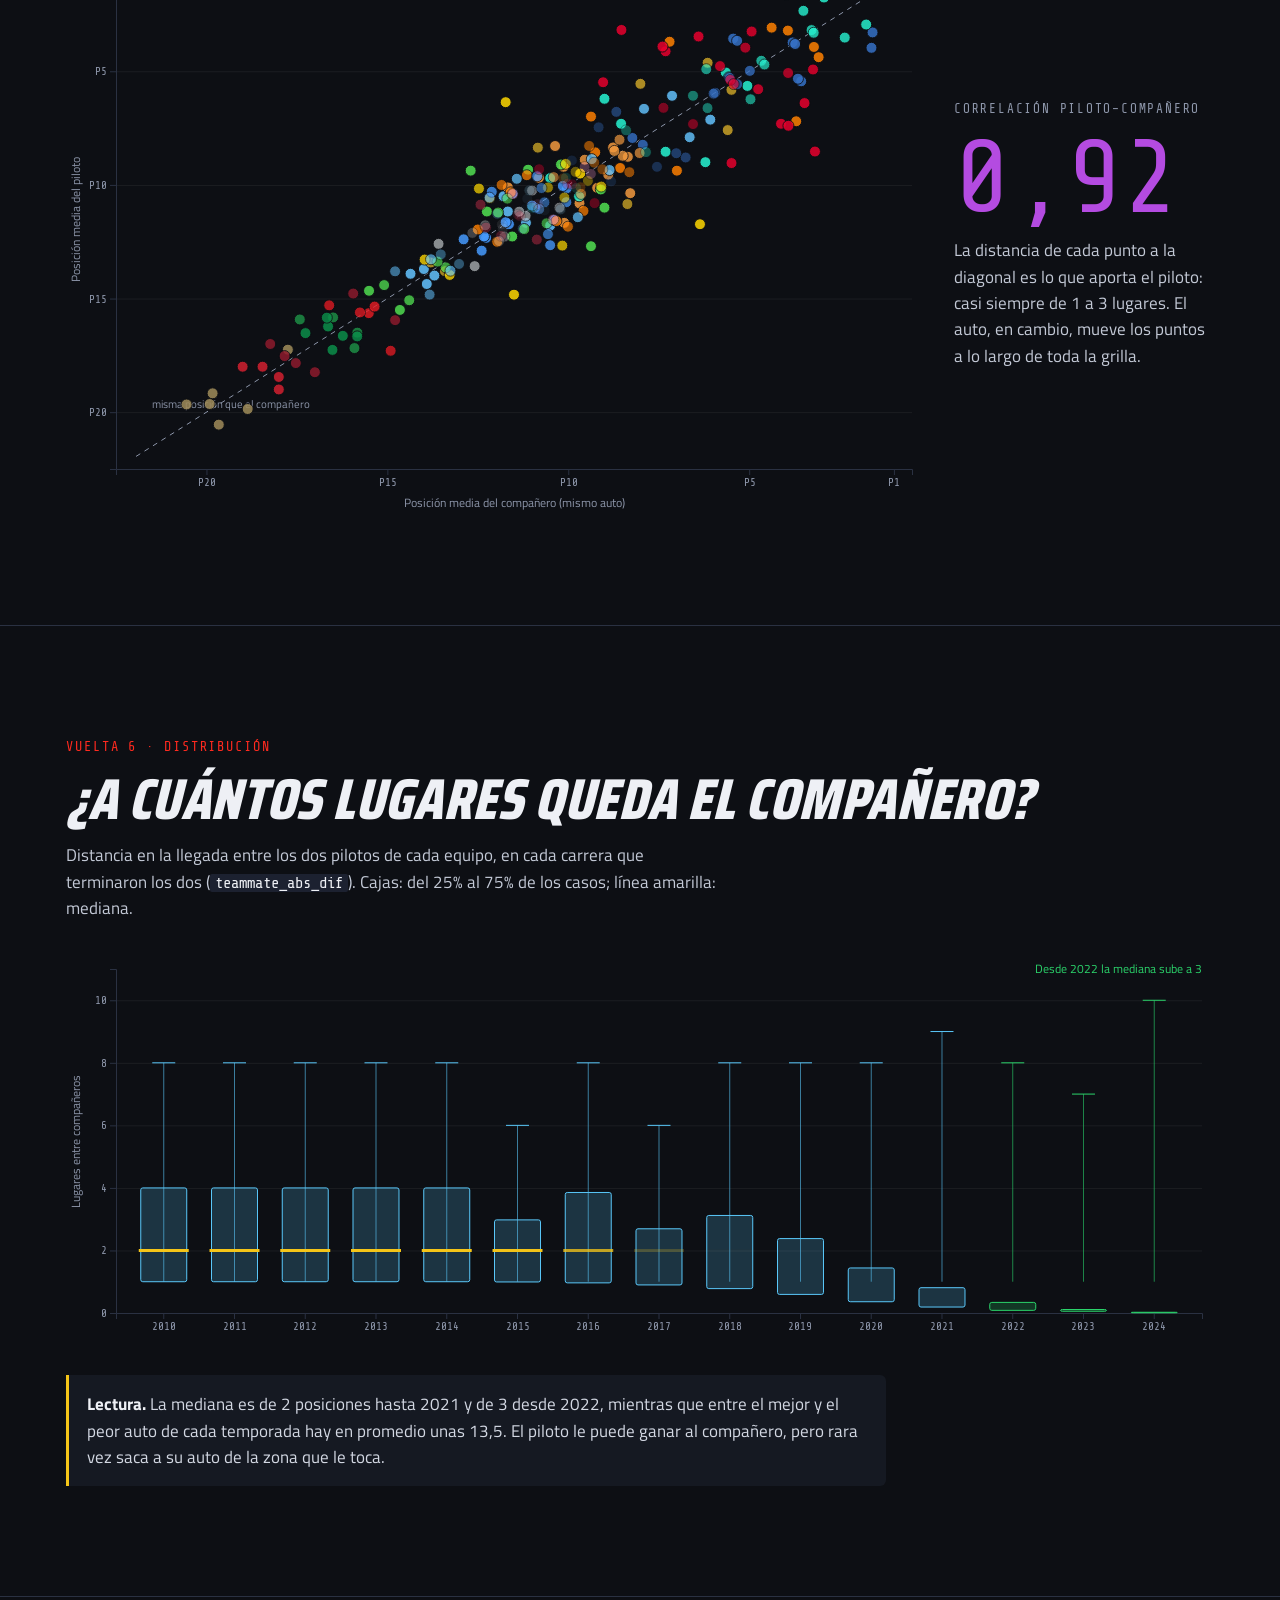
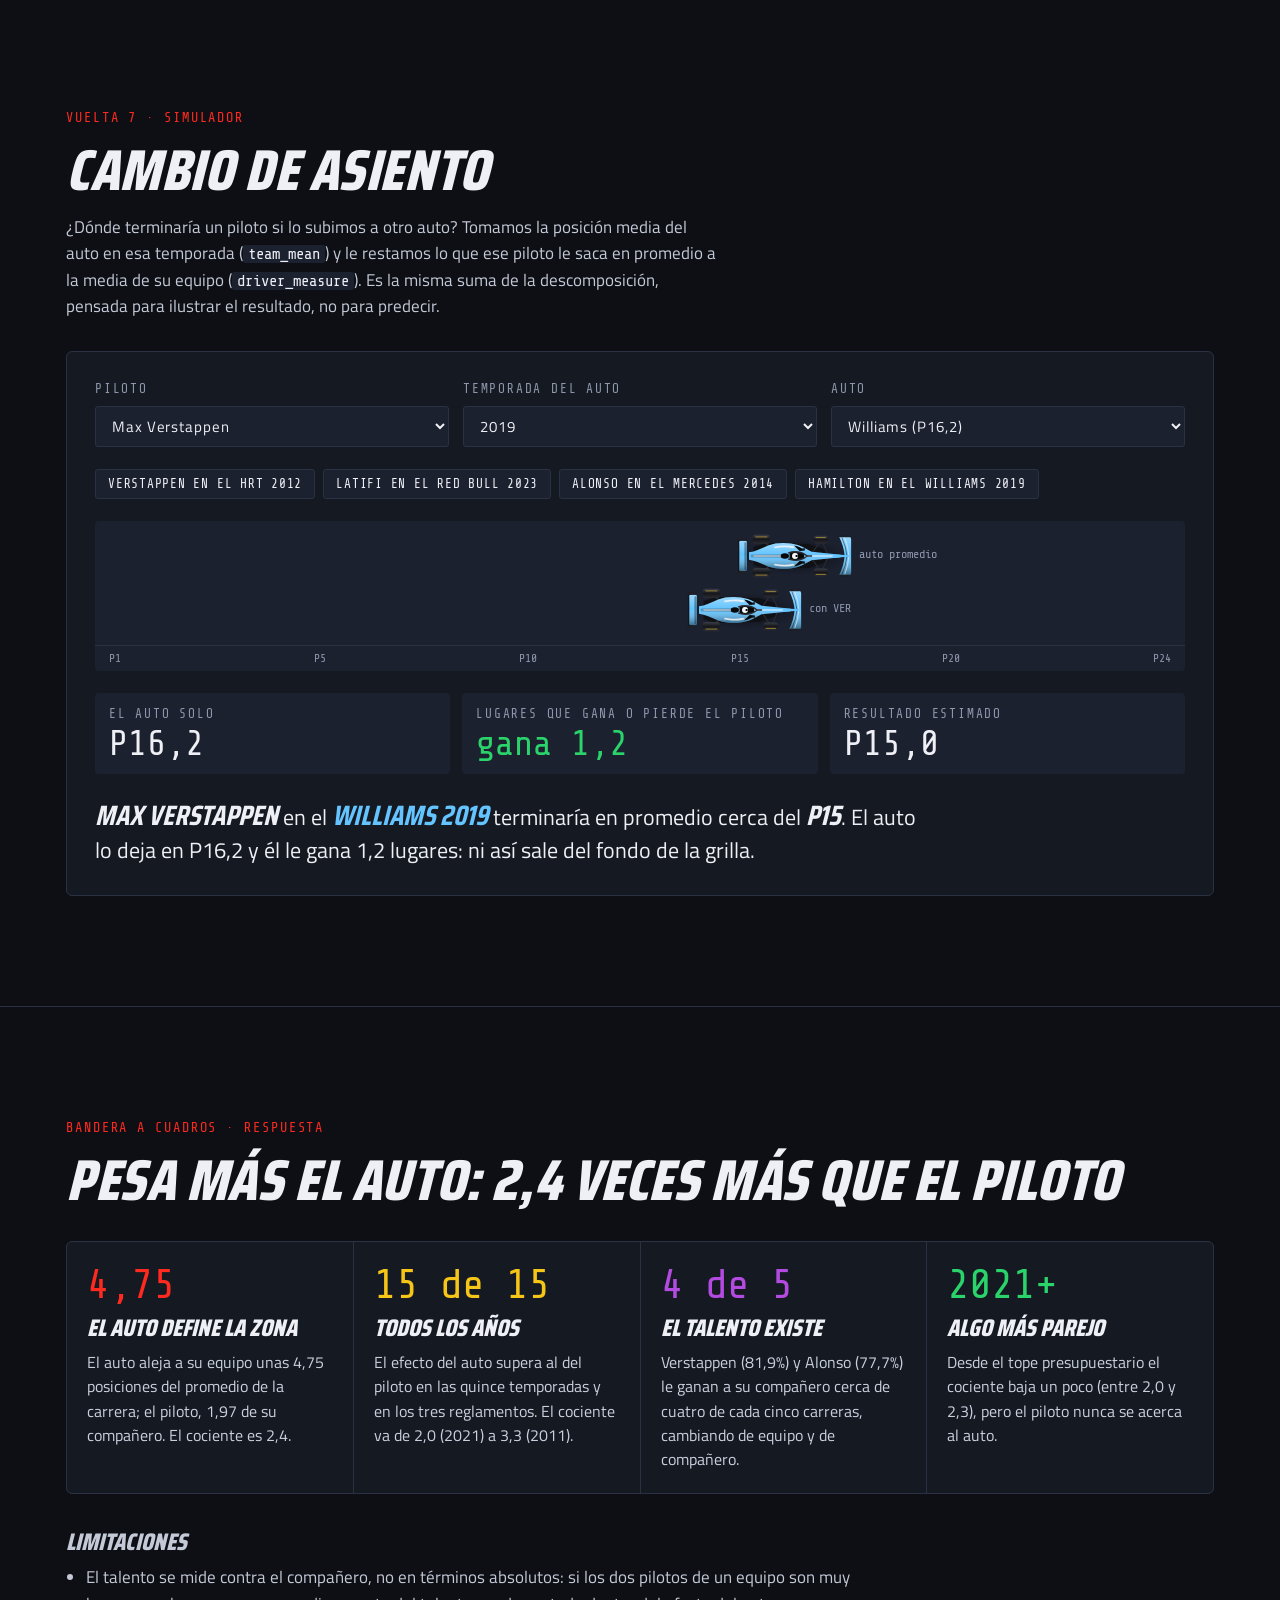
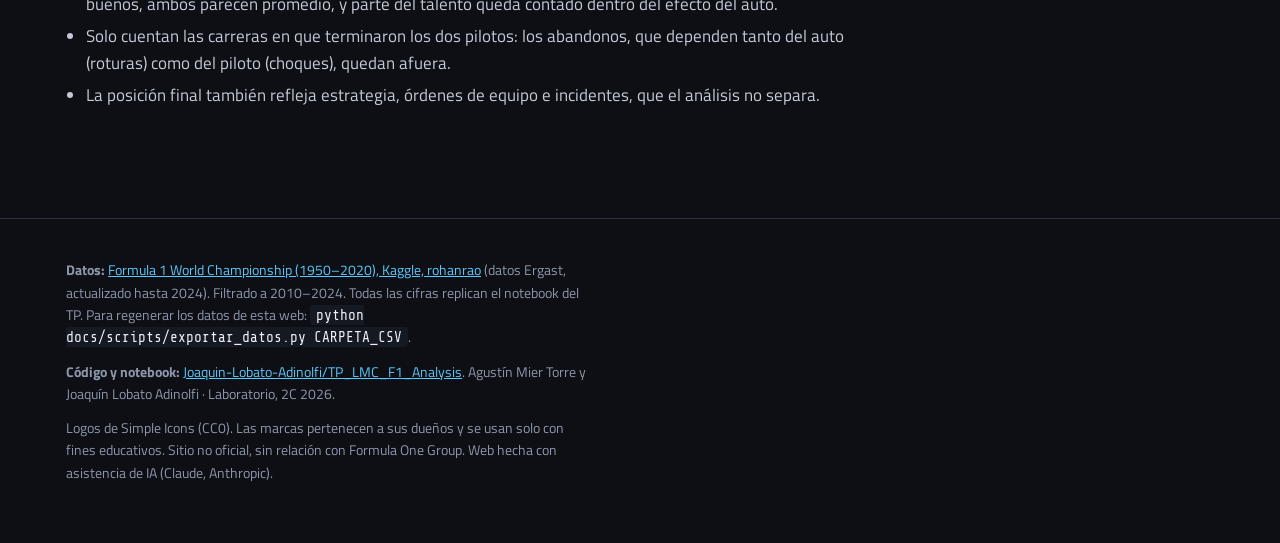
==== commit a96dd12c: "Web: autos de F1 nuevos dibujados en SVG Co-Authored-By: Claude Opus 5.5 <noreply@anthropic.com> Cla" ====
--- a/docs/index.html
+++ b/docs/index.html
@@ -304,6 +304,7 @@
 <script src="vendor/d3.min.js"></script>
 <script src="data/f1_data.js"></script>
 <script src="js/equipos.js"></script>
+<script src="js/auto.js"></script>
 <script src="js/app.js"></script>
 </body>
 </html>
--- a/docs/css/estilos.css
+++ b/docs/css/estilos.css
@@ -119,11 +119,11 @@
 .balanza .seg-piloto { background: var(--amarillo); flex: 1; }
 .balanza .nota { font-size: .9rem; color: var(--niebla); }
 
-.auto-hero { position: relative; height: 70px; }
-.auto-hero svg { position: absolute; left: 0; top: 0; width: 200px; height: 70px; }
+.auto-hero { position: relative; height: 92px; }
+.auto-hero svg { position: absolute; left: 0; top: 0; width: 240px; height: 92px; filter: drop-shadow(0 8px 14px #0008); }
 .auto-hero.corre svg { animation: cruzar 1.6s cubic-bezier(.5,0,.3,1) forwards; }
-@keyframes cruzar { from { transform: translateX(-260px); } to { transform: translateX(calc(min(100vw, var(--ancho)) - 240px)); } }
-.auto-hero .estela { position: absolute; top: 33px; left: 0; height: 4px; width: 0; background: linear-gradient(90deg, transparent, var(--rojo)); }
+@keyframes cruzar { from { transform: translateX(-260px); } to { transform: translateX(calc(min(100vw, var(--ancho)) - 290px)); } }
+.auto-hero .estela { position: absolute; top: 44px; left: 0; height: 4px; width: 0; background: linear-gradient(90deg, transparent, var(--rojo)); }
 .auto-hero.corre .estela { animation: estela 1.6s cubic-bezier(.5,0,.3,1) forwards; }
 @keyframes estela { from { width: 0; opacity: 1; } 80% { opacity: 1; } to { width: calc(min(100vw, var(--ancho)) - 260px); opacity: .25; } }
 
@@ -252,7 +252,7 @@
 .recta .carril { position: absolute; left: 0; right: 0; height: 52px; }
 .recta .carril.a { top: 10px; }
 .recta .carril.b { top: 64px; }
-.recta .coche { position: absolute; top: 4px; width: 118px; height: 42px; transform: translateX(-50%); transition: left 1.2s cubic-bezier(.3,.9,.3,1); }
+.recta .coche { position: absolute; top: 2px; width: 120px; height: 46px; transform: translateX(-50%); transition: left 1.2s cubic-bezier(.3,.9,.3,1); }
 .recta .coche svg { width: 100%; height: 100%; }
 .recta .rotulo { position: absolute; top: 14px; font-family: var(--f-tiempo); font-size: .75rem; color: var(--niebla); white-space: nowrap; transition: left 1.2s cubic-bezier(.3,.9,.3,1); }
 .veredicto { font-size: clamp(1.1rem, 2.4vw, 1.4rem); line-height: 1.4; max-width: 70ch; }
